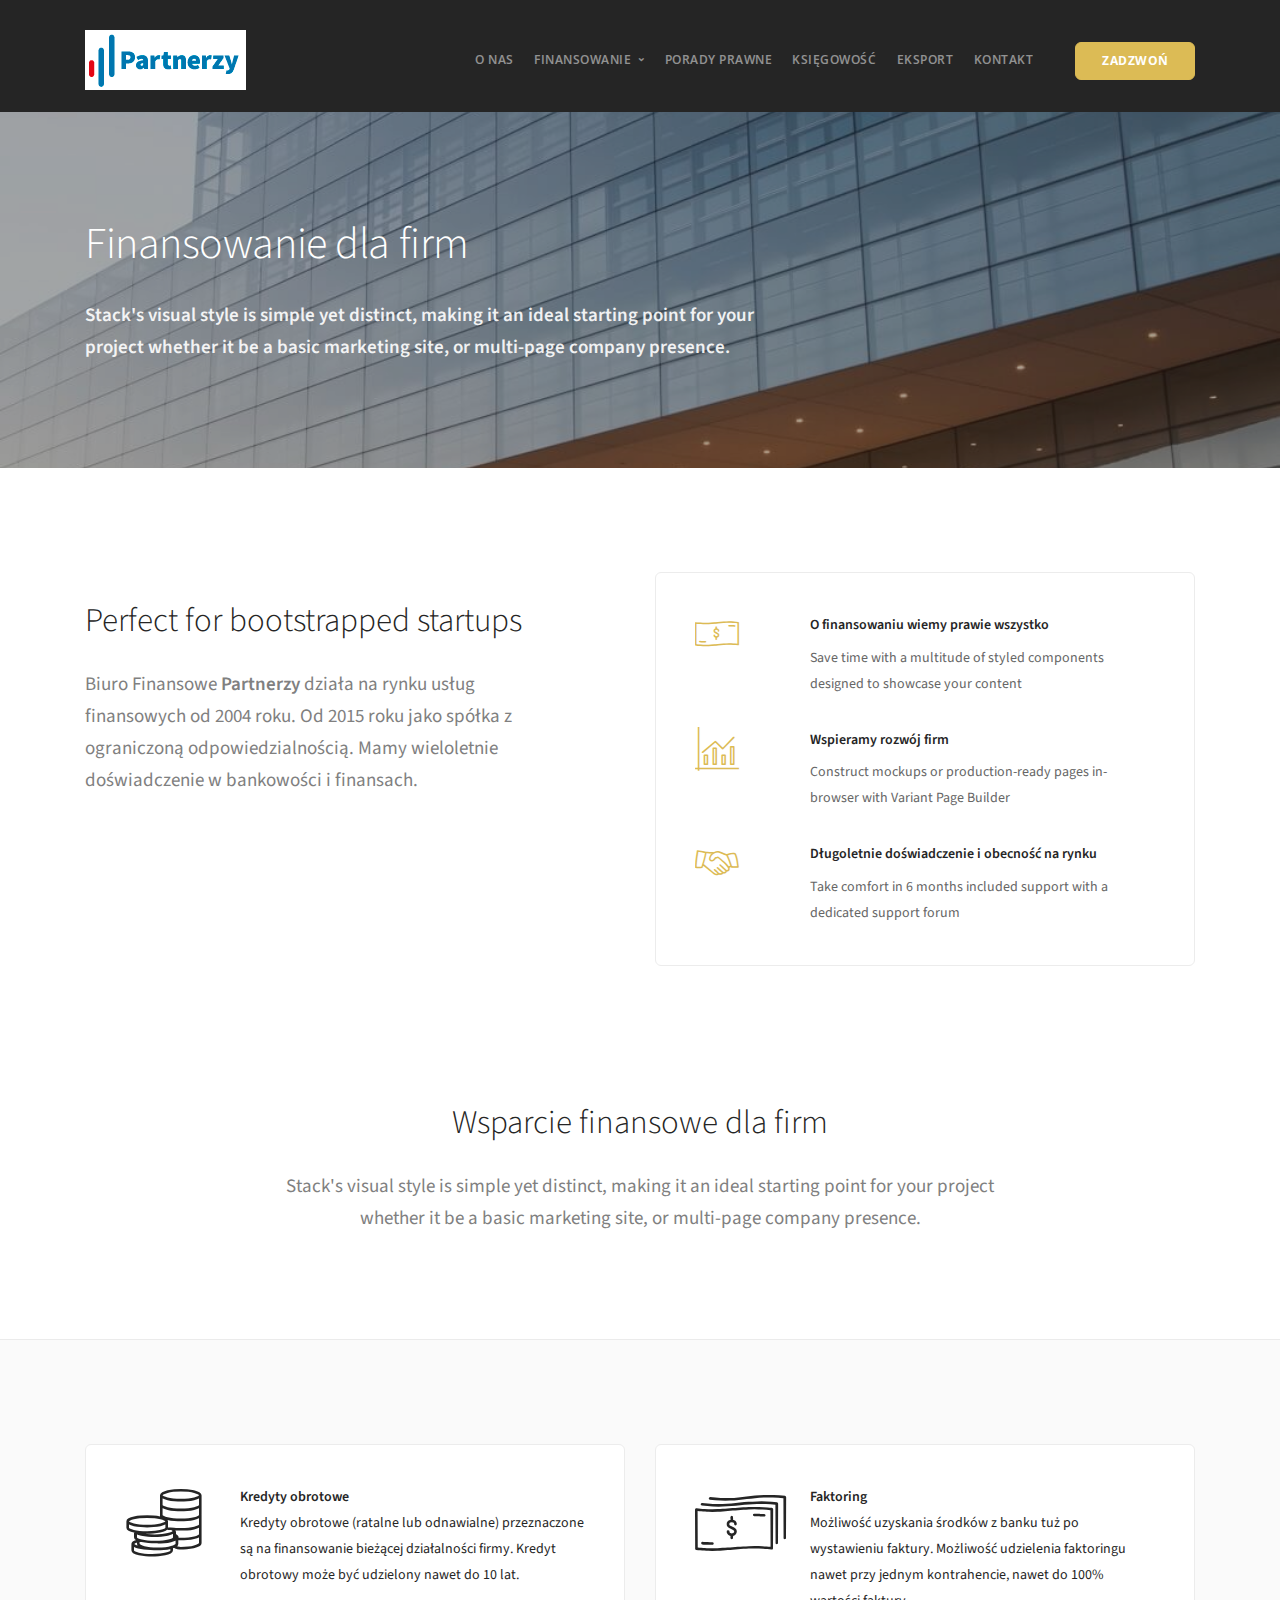
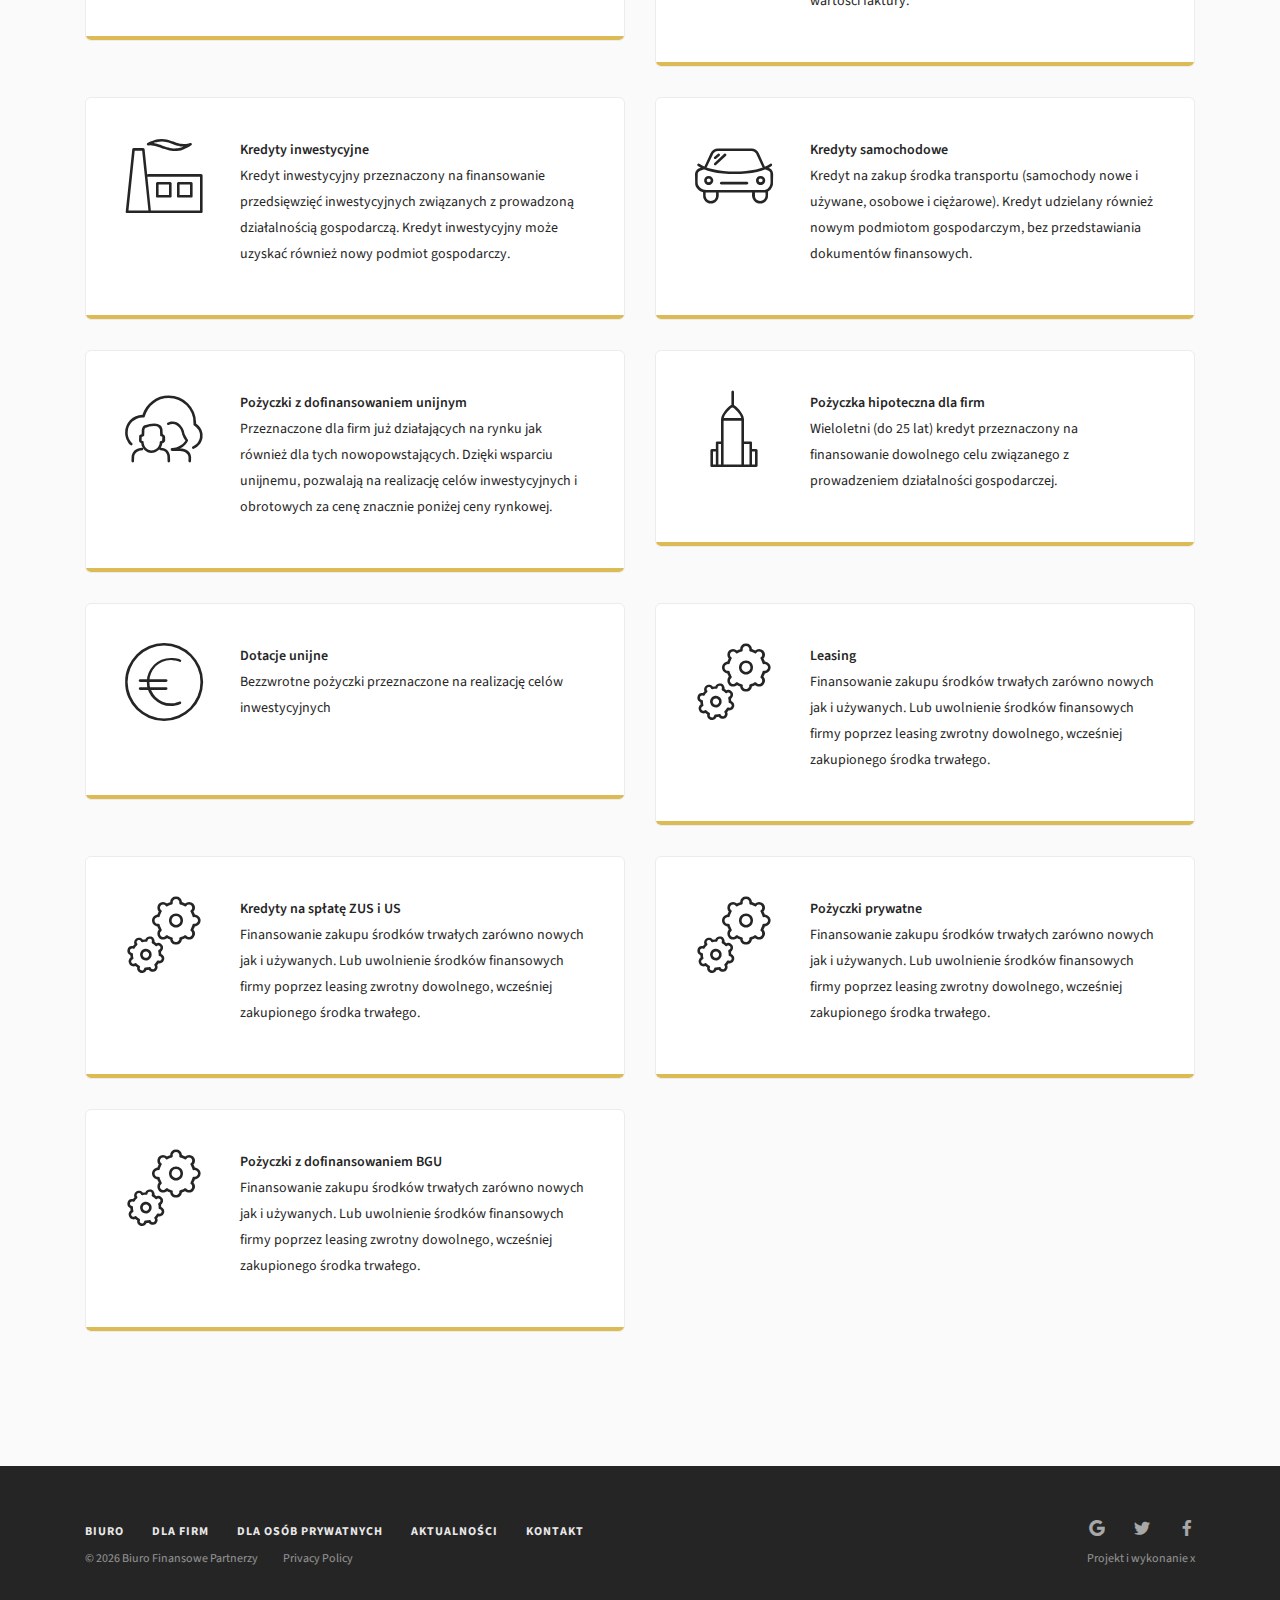
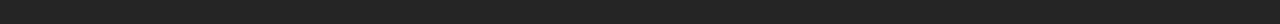
==== dla-firm.html @ c8050dab "update" ====
<!doctype html>
<html lang="pl">

<head>
    <meta charset="utf-8">
    <title>Title</title>
    <meta name="description" content="Desc" />
    <meta name="keywords" content="finansowanie">
    <meta name="viewport" content="width=device-width, initial-scale=1.0">
    <link href="css/stack-interface.css" rel="stylesheet" type="text/css" media="all">
    <link href="css/socicon.css" rel="stylesheet" type="text/css" media="all" />
    <link href="css/iconsmind.css" rel="stylesheet" type="text/css" media="all" />
    <link href="css/bootstrap.css" rel="stylesheet" type="text/css" media="all" />
    <link href="css/lightbox.min.css" rel="stylesheet" type="text/css" media="all" />
    <link href="css/flickity.css" rel="stylesheet" type="text/css" media="all" />
    <link href="css/theme-yeller.css" rel="stylesheet" type="text/css" media="all" />
    <link href="css/custom.css" rel="stylesheet" type="text/css" media="all" />
    <link href="https://fonts.googleapis.com/css?family=Open+Sans:200,300,400,400i,500,600,700" rel="stylesheet">
    <link href="https://fonts.googleapis.com/css?family=Source+Sans+Pro:200,300,400,400i,600,700" rel="stylesheet" type="text/css">
    <link href="css/font-sourcesanspro.css" rel="stylesheet" type="text/css">

</head>

<body data-smooth-scroll-offset="77">
    <div class="nav-container">
        <div class="via-1542814964236" via="via-1542814964236" vio="biuropartnerzy">
            <div class="bar bar--sm visible-xs">
                <div class="container">
                    <div class="row">
                        <div class="col-3 col-md-2">
                            <a href="index.html"> <img class="logo logo-dark" alt="logo" src="img/biuro-partnerzy.gif">
                                <img class="logo logo-light" alt="logo" src="img/biuro-partnerzy.gif"> </a>
                        </div>
                        <div class="col-9 col-md-10 text-right">
                            <a href="#" class="hamburger-toggle" data-toggle-class="#menu1;hidden-xs hidden-sm"> <i
                                    class="icon icon--sm stack-interface stack-menu"></i> </a>
                        </div>
                    </div>
                </div>
            </div>
            <nav id="menu1" class="bar bar-1 hidden-xs bg--dark">
                <div class="container">
                    <div class="row">
                        <div class="col-lg-1 col-md-2 hidden-xs">
                            <div class="bar__module">
                                <a href="index.html"> <img class="logo logo-dark" alt="logo" src="img/biuro-partnerzy.gif">
                                    <img class="logo logo-light" alt="logo" src="img/biuro-partnerzy.gif"> </a>
                            </div>
                        </div>
                        <div class="col-lg-11 col-md-12 text-right text-left-xs text-left-sm extra-margin">
                            <div class="bar__module">
                                <ul class="menu-horizontal text-left">
                                    <li> <a href="index.html">O nas</a> </li>
                                    <li class="dropdown"> <span class="dropdown__trigger">
                                            Finansowanie
                                        </span>
                                        <div class="dropdown__container">
                                            <div class="container">
                                                <div class="row">
                                                    <div class="dropdown__content col-lg-2">
                                                        <ul class="menu-vertical">
                                                            <li> <a href="finansowanie-dla-firm.html">Dla firm</a> </li>
                                                            <li> <a href="finansowanie-dla-osob-prywatnych.html">Dla
                                                                    osób
                                                                    prywatnych</a> </li>
                                                        </ul>
                                                    </div>
                                                </div>
                                            </div>
                                        </div>
                                    </li>
                                    <li> <a href="#">Porady prawne</a> </li>
                                    <li> <a href="#">Księgowość</a> </li>
                                    <li> <a href="#">Eksport</a> </li>
                                    <li> <a href="kontakt.html">Kontakt</a> </li>
                                </ul>
                            </div>
                            <div class="bar__module">
                                <a class="btn btn--sm btn--primary type--uppercase" href="#purchase-template"> <span
                                        class="btn__text">
                                        Zadzwoń</span> </a>
                            </div>
                        </div>
                    </div>
                </div>
            </nav>
        </div>
    </div>
    <div class="main-container">
        <section class="imagebg" data-overlay="4">
            <div class="background-image-holder"> <img alt="background" src="img/architecture-1.jpg"> </div>
            <div class="container">
                <div class="row">
                    <div class="col-md-10 col-lg-8">
                        <h1>Finansowanie dla firm</h1>
                        <p class="lead"><b>
                                Stack's visual style is simple yet distinct, making it an ideal starting point for your
                                project whether it be a basic marketing site, or multi-page company presence.
                            </b></p>
                    </div>
                </div>
            </div>
        </section>
        <section class="switchable feature-large switchable--switch">
            <div class="container">
                <div class="row justify-content-between">
                    <div class="col-md-6 col-lg-5">
                        <div class="switchable__text">
                            <h2>Perfect for bootstrapped startups</h2>
                            <p class="lead"> Biuro Finansowe <b>Partnerzy</b> działa na rynku usług finansowych od 2004
                                roku. Od 2015 roku jako spółka z ograniczoną odpowiedzialnością. Mamy wieloletnie
                                doświadczenie w bankowości i finansach.<br></p>
                        </div>
                    </div>
                    <div class="col-md-6">
                        <div class="boxed boxed--lg boxed--border">
                            <div class="feature feature-2"> <i class="icon color--primary icon-Dollar"></i>
                                <div class="feature__body">
                                    <h5>O finansowaniu wiemy prawie wszystko</h5>
                                    <p> Save time with a multitude of styled components designed to showcase your
                                        content </p>
                                </div>
                            </div>
                            <div class="feature feature-2"> <i class="icon color--primary icon-Bar-Chart"></i>
                                <div class="feature__body">
                                    <h5>Wspieramy rozwój firm</h5>
                                    <p> Construct mockups or production-ready pages in-browser with Variant Page
                                        Builder </p>
                                </div>
                            </div>
                            <div class="feature feature-2"> <i class="icon color--primary icon-Handshake"></i>
                                <div class="feature__body">
                                    <h5>Długoletnie doświadczenie i obecność na rynku</h5>
                                    <p> Take comfort in 6 months included support with a dedicated support forum </p>
                                </div>
                            </div>
                        </div>
                    </div>
                </div>
            </div>
        </section>
        <section class="text-center">
            <div class="container">
                <div class="row">
                    <div class="col-md-10 col-lg-8">
                        <h2>Wsparcie finansowe dla firm</h2>
                        <p class="lead"> Stack's visual style is simple yet distinct, making it an ideal starting point
                            for your project whether it be a basic marketing site, or multi-page company presence. </p>
                    </div>
                </div>
            </div>
        </section>
        <section class="bg--secondary">
            <div class="container">
                <div class="row">
                    <div class="col-md-6">
                        <div class="feature feature--featured feature-5 boxed boxed--lg boxed--border"> <i class="icon icon-Coins icon--lg"></i>
                            <div class="feature__body">
                                <h5><b>Kredyty obrotowe</b></h5>
                                <p> Kredyty obrotowe (ratalne lub odnawialne) przeznaczone są na finansowanie bieżącej
                                    działalności firmy. Kredyt obrotowy może być udzielony nawet do 10 lat. </p>
                            </div>
                        </div>
                    </div>
                    <div class="col-md-6">
                        <div class="feature feature--featured feature-5 boxed boxed--lg boxed--border"> <i class="icon icon-Money-2 icon--lg"></i>
                            <div class="feature__body">
                                <h5>Faktoring</h5>
                                <p> Możliwość uzyskania środków z banku tuż po wystawieniu faktury. Możliwość
                                    udzielenia faktoringu nawet przy jednym kontrahencie, nawet do 100% wartości
                                    faktury. </p>
                            </div>
                        </div>
                    </div>
                    <div class="col-md-6">
                        <div class="feature feature--featured feature-5 boxed boxed--lg boxed--border"> <i class="icon icon-Factory-2 icon--lg"></i>
                            <div class="feature__body">
                                <h5>Kredyty inwestycyjne&nbsp;</h5>
                                <p> Kredyt inwestycyjny przeznaczony na finansowanie przedsięwzięć inwestycyjnych
                                    związanych z prowadzoną działalnością gospodarczą. Kredyt inwestycyjny może uzyskać
                                    również nowy podmiot gospodarczy. </p>
                            </div>
                        </div>
                    </div>
                    <div class="col-md-6">
                        <div class="feature feature--featured feature-5 boxed boxed--lg boxed--border"> <i class="icon icon-Car-3 icon--lg"></i>
                            <div class="feature__body">
                                <h5>Kredyty samochodowe</h5>
                                <p> Kredyt na zakup środka transportu (samochody nowe i używane, osobowe i ciężarowe).
                                    Kredyt udzielany również nowym podmiotom gospodarczym, bez przedstawiania
                                    dokumentów finansowych. </p>
                            </div>
                        </div>
                    </div>
                    <div class="col-md-6">
                        <div class="feature feature--featured feature-5 boxed boxed--lg boxed--border"> <i class="icon icon-People-onCloud icon--lg"></i>
                            <div class="feature__body">
                                <h5><b>Pożyczki z dofinansowaniem unijnym</b></h5>
                                <p> Przeznaczone dla firm już działających na rynku jak również dla tych
                                    nowopowstających. Dzięki wsparciu unijnemu, pozwalają na realizację celów
                                    inwestycyjnych i obrotowych za cenę znacznie poniżej ceny rynkowej. </p>
                            </div>
                        </div>
                    </div>
                    <div class="col-md-6">
                        <div class="feature feature--featured feature-5 boxed boxed--lg boxed--border"> <i class="icon icon-Chrysler-Building icon--lg"></i>
                            <div class="feature__body">
                                <h5>Pożyczka hipoteczna dla firm</h5>
                                <p> Wieloletni (do 25 lat) kredyt przeznaczony na finansowanie dowolnego celu
                                    związanego z prowadzeniem działalności gospodarczej. </p>
                            </div>
                        </div>
                    </div>
                    <div class="col-md-6">
                        <div class="feature feature--featured feature-5 boxed boxed--lg boxed--border"> <i class="icon icon-Euro-Sign icon--lg"></i>
                            <div class="feature__body">
                                <h5>Dotacje unijne&nbsp;</h5>
                                <p> Bezzwrotne pożyczki przeznaczone na realizację celów inwestycyjnych </p>
                            </div>
                        </div>
                    </div>
                    <div class="col-md-6">
                        <div class="feature feature--featured feature-5 boxed boxed--lg boxed--border"> <i class="icon icon-Gears icon--lg"></i>
                            <div class="feature__body">
                                <h5>Leasing</h5>
                                <p> Finansowanie zakupu środków trwałych zarówno nowych jak i używanych. Lub uwolnienie
                                    środków finansowych firmy poprzez leasing zwrotny dowolnego, wcześniej zakupionego
                                    środka trwałego. </p>
                            </div>
                        </div>
                    </div>
                    <div class="col-md-6">
                        <div class="feature feature--featured feature-5 boxed boxed--lg boxed--border"> <i class="icon icon-Gears icon--lg"></i>
                            <div class="feature__body">
                                <h5>Kredyty na spłatę ZUS i US</h5>
                                <p> Finansowanie zakupu środków trwałych zarówno nowych jak i używanych. Lub uwolnienie
                                    środków finansowych firmy poprzez leasing zwrotny dowolnego, wcześniej zakupionego
                                    środka trwałego. </p>
                            </div>
                        </div>
                    </div>
                    <div class="col-md-6">
                        <div class="feature feature--featured feature-5 boxed boxed--lg boxed--border"> <i class="icon icon-Gears icon--lg"></i>
                            <div class="feature__body">
                                <h5>Pożyczki prywatne</h5>
                                <p> Finansowanie zakupu środków trwałych zarówno nowych jak i używanych. Lub uwolnienie
                                    środków finansowych firmy poprzez leasing zwrotny dowolnego, wcześniej zakupionego
                                    środka trwałego. </p>
                            </div>
                        </div>
                    </div>
                    <div class="col-md-6">
                        <div class="feature feature--featured feature-5 boxed boxed--lg boxed--border"> <i class="icon icon-Gears icon--lg"></i>
                            <div class="feature__body">
                                <h5>Pożyczki z dofinansowaniem BGU</h5>
                                <p> Finansowanie zakupu środków trwałych zarówno nowych jak i używanych. Lub uwolnienie
                                    środków finansowych firmy poprzez leasing zwrotny dowolnego, wcześniej zakupionego
                                    środka trwałego. </p>
                            </div>
                        </div>
                    </div>
                </div>
            </div>
        </section>
        <footer class="text-center-xs space--xs bg--dark">
            <div class="container">
                <div class="row">
                    <div class="col-sm-7">
                        <ul class="list-inline">
                            <li> <a href="#"><span class="h6 type--uppercase">
                                        <p>Biuro</p>
                                    </span></a> </li>
                            <li> <a href="#"><span class="h6 type--uppercase">
                                        <p>Dla firm</p>
                                    </span></a> </li>
                            <li> <a href="#"><span class="h6 type--uppercase">
                                        <p>Dla osób prywatnych</p>
                                    </span></a> </li>
                            <li> <a href="#"><span class="h6 type--uppercase">
                                        <p>Aktualności</p>
                                    </span></a> </li>
                            <li> <a href="#"><span class="h6 type--uppercase">
                                        <p>Kontakt</p>
                                    </span></a> </li>
                        </ul>
                    </div>
                    <div class="col-sm-5 text-right text-center-xs">
                        <ul class="social-list list-inline list--hover">
                            <li><a href="#"><i class="socicon socicon-google icon icon--xs"></i></a></li>
                            <li><a href="#"><i class="socicon socicon-twitter icon icon--xs"></i></a></li>
                            <li><a href="#"><i class="socicon socicon-facebook icon icon--xs"></i></a></li>
                        </ul>
                    </div>
                </div>
                <div class="row">
                    <div class="col-sm-7"> <span class="type--fine-print">© <span class="update-year">2018</span>&nbsp;Biuro
                            Finansowe Partnerzy</span> <a class="type--fine-print" href="#">Privacy Policy</a> </div>
                    <div class="col-sm-5 text-right text-center-xs"> <a class="type--fine-print" href="#">Projekt i
                            wykonanie x</a> </div>
                </div>
            </div>
        </footer>
    </div>
    <script src="js/jquery-3.1.1.min.js"></script>
    <script src="js/flickity.min.js"></script>
    <script src="js/parallax.js"></script>
    <script src="js/isotope.min.js"></script>
    <script src="js/lightbox.min.js"></script>
    <script src="js/smooth-scroll.min.js"></script>
    <script src="js/scripts.js"></script>

</body>

</html>
---- css/stack-interface.css ----
@font-face {
  font-family: 'stack-interface';
  src: url('../fonts/stack-interface.eot?33839631');
  src: url('../fonts/stack-interface.eot?33839631#iefix') format('embedded-opentype'),
       url('../fonts/stack-interface.woff2?33839631') format('woff2'),
       url('../fonts/stack-interface.woff?33839631') format('woff'),
       url('../fonts/stack-interface.ttf?33839631') format('truetype'),
       url('../fonts/stack-interface.svg?33839631#stack-interface') format('svg');
  font-weight: normal;
  font-style: normal;
}
/* Chrome hack: SVG is rendered more smooth in Windozze. 100% magic, uncomment if you need it. */
/* Note, that will break hinting! In other OS-es font will be not as sharp as it could be */
/*
@media screen and (-webkit-min-device-pixel-ratio:0) {
  @font-face {
    font-family: 'stack-interface';
    src: url('../font/stack-interface.svg?34857618#stack-interface') format('svg');
  }
}
*/
 
 [class^="stack-"]:before, [class*=" stack-"]:before {
  font-family: "stack-interface";
  font-style: normal;
  font-weight: normal;
  speak: none;
 
  display: inline-block;
  text-decoration: inherit;
  width: 1em;
  margin-right: .2em;
  text-align: center;
  /* opacity: .8; */
 
  /* For safety - reset parent styles, that can break glyph codes*/
  font-variant: normal;
  text-transform: none;
 
  /* fix buttons height, for twitter bootstrap */
  line-height: 1em;
 
  /* Animation center compensation - margins should be symmetric */
  /* remove if not needed */
  margin-left: .2em;
 
  /* you can be more comfortable with increased icons size */
  /* font-size: 120%; */
 
  /* Font smoothing. That was taken from TWBS */
  -webkit-font-smoothing: antialiased;
  -moz-osx-font-smoothing: grayscale;
 
  /* Uncomment for 3D effect */
  /* text-shadow: 1px 1px 1px rgba(127, 127, 127, 0.3); */
}
 
.stack-down-open-big:before { content: '\e800'; } /* '' */
.stack-left-open-big:before { content: '\e801'; } /* '' */
.stack-right-open-big:before { content: '\e802'; } /* '' */
.stack-up-open-big:before { content: '\e803'; } /* '' */
.stack-basket:before { content: '\e804'; } /* '' */
.stack-search:before { content: '\e805'; } /* '' */
.stack-down-dir:before { content: '\e806'; } /* '' */
.stack-left-dir:before { content: '\e807'; } /* '' */
.stack-right-dir:before { content: '\e808'; } /* '' */
.stack-up-dir:before { content: '\e809'; } /* '' */
.stack-down-open:before { content: '\e80a'; } /* '' */
.stack-left-open:before { content: '\e80b'; } /* '' */
.stack-right-open:before { content: '\e80c'; } /* '' */
.stack-up-open:before { content: '\e80d'; } /* '' */
.stack-menu:before { content: '\e80e'; } /* '' */
.stack-users:before { content: '\e80f'; } /* '' */
.stack-publish:before { content: '\e810'; } /* '' */
.stack-trash:before { content: '\e811'; } /* '' */
.stack-bell:before { content: '\e812'; } /* '' */
.stack-cog:before { content: '\e813'; } /* '' */
.stack-plus-circled:before { content: '\e814'; } /* '' */
.stack-dot-3:before { content: '\e815'; } /* '' */
---- css/socicon.css ----
@font-face {
  font-family: 'Socicon';
  src:  url('../fonts/socicon.eot?a93r5t');
  src:  url('../fonts/socicon.eot?a93r5t#iefix') format('embedded-opentype'),
    url('../fonts/socicon.ttf?a93r5t') format('truetype'),
    url('../fonts/socicon.woff?a93r5t') format('woff'),
    url('../fonts/socicon.svg?a93r5t#Socicon') format('svg');
  font-weight: normal;
  font-style: normal;
}

[class^="socicon-"], [class*=" socicon-"] {
  /* use !important to prevent issues with browser extensions that change fonts */
  font-family: 'Socicon' !important;
  speak: none;
  font-style: normal;
  font-weight: normal;
  font-variant: normal;
  text-transform: none;
  line-height: 1;

  /* Better Font Rendering =========== */
  -webkit-font-smoothing: antialiased;
  -moz-osx-font-smoothing: grayscale;
}

.socicon-gamewisp:before {
  content: "\e905";
}
.socicon-bloglovin:before {
  content: "\e904";
}
.socicon-tunein:before {
  content: "\e903";
}
.socicon-gamejolt:before {
  content: "\e901";
}
.socicon-trello:before {
  content: "\e902";
}
.socicon-spreadshirt:before {
  content: "\e900";
}
.socicon-500px:before {
  content: "\e000";
}
.socicon-8tracks:before {
  content: "\e001";
}
.socicon-airbnb:before {
  content: "\e002";
}
.socicon-alliance:before {
  content: "\e003";
}
.socicon-amazon:before {
  content: "\e004";
}
.socicon-amplement:before {
  content: "\e005";
}
.socicon-android:before {
  content: "\e006";
}
.socicon-angellist:before {
  content: "\e007";
}
.socicon-apple:before {
  content: "\e008";
}
.socicon-appnet:before {
  content: "\e009";
}
.socicon-baidu:before {
  content: "\e00a";
}
.socicon-bandcamp:before {
  content: "\e00b";
}
.socicon-battlenet:before {
  content: "\e00c";
}
.socicon-beam:before {
  content: "\e00d";
}
.socicon-bebee:before {
  content: "\e00e";
}
.socicon-bebo:before {
  content: "\e00f";
}
.socicon-behance:before {
  content: "\e010";
}
.socicon-blizzard:before {
  content: "\e011";
}
.socicon-blogger:before {
  content: "\e012";
}
.socicon-buffer:before {
  content: "\e013";
}
.socicon-chrome:before {
  content: "\e014";
}
.socicon-coderwall:before {
  content: "\e015";
}
.socicon-curse:before {
  content: "\e016";
}
.socicon-dailymotion:before {
  content: "\e017";
}
.socicon-deezer:before {
  content: "\e018";
}
.socicon-delicious:before {
  content: "\e019";
}
.socicon-deviantart:before {
  content: "\e01a";
}
.socicon-diablo:before {
  content: "\e01b";
}
.socicon-digg:before {
  content: "\e01c";
}
.socicon-discord:before {
  content: "\e01d";
}
.socicon-disqus:before {
  content: "\e01e";
}
.socicon-douban:before {
  content: "\e01f";
}
.socicon-draugiem:before {
  content: "\e020";
}
.socicon-dribbble:before {
  content: "\e021";
}
.socicon-drupal:before {
  content: "\e022";
}
.socicon-ebay:before {
  content: "\e023";
}
.socicon-ello:before {
  content: "\e024";
}
.socicon-endomodo:before {
  content: "\e025";
}
.socicon-envato:before {
  content: "\e026";
}
.socicon-etsy:before {
  content: "\e027";
}
.socicon-facebook:before {
  content: "\e028";
}
.socicon-feedburner:before {
  content: "\e029";
}
.socicon-filmweb:before {
  content: "\e02a";
}
.socicon-firefox:before {
  content: "\e02b";
}
.socicon-flattr:before {
  content: "\e02c";
}
.socicon-flickr:before {
  content: "\e02d";
}
.socicon-formulr:before {
  content: "\e02e";
}
.socicon-forrst:before {
  content: "\e02f";
}
.socicon-foursquare:before {
  content: "\e030";
}
.socicon-friendfeed:before {
  content: "\e031";
}
.socicon-github:before {
  content: "\e032";
}
.socicon-goodreads:before {
  content: "\e033";
}
.socicon-google:before {
  content: "\e034";
}
.socicon-googlescholar:before {
  content: "\e035";
}
.socicon-googlegroups:before {
  content: "\e036";
}
.socicon-googlephotos:before {
  content: "\e037";
}
.socicon-googleplus:before {
  content: "\e038";
}
.socicon-grooveshark:before {
  content: "\e039";
}
.socicon-hackerrank:before {
  content: "\e03a";
}
.socicon-hearthstone:before {
  content: "\e03b";
}
.socicon-hellocoton:before {
  content: "\e03c";
}
.socicon-heroes:before {
  content: "\e03d";
}
.socicon-hitbox:before {
  content: "\e03e";
}
.socicon-horde:before {
  content: "\e03f";
}
.socicon-houzz:before {
  content: "\e040";
}
.socicon-icq:before {
  content: "\e041";
}
.socicon-identica:before {
  content: "\e042";
}
.socicon-imdb:before {
  content: "\e043";
}
.socicon-instagram:before {
  content: "\e044";
}
.socicon-issuu:before {
  content: "\e045";
}
.socicon-istock:before {
  content: "\e046";
}
.socicon-itunes:before {
  content: "\e047";
}
.socicon-keybase:before {
  content: "\e048";
}
.socicon-lanyrd:before {
  content: "\e049";
}
.socicon-lastfm:before {
  content: "\e04a";
}
.socicon-line:before {
  content: "\e04b";
}
.socicon-linkedin:before {
  content: "\e04c";
}
.socicon-livejournal:before {
  content: "\e04d";
}
.socicon-lyft:before {
  content: "\e04e";
}
.socicon-macos:before {
  content: "\e04f";
}
.socicon-mail:before {
  content: "\e050";
}
.socicon-medium:before {
  content: "\e051";
}
.socicon-meetup:before {
  content: "\e052";
}
.socicon-mixcloud:before {
  content: "\e053";
}
.socicon-modelmayhem:before {
  content: "\e054";
}
.socicon-mumble:before {
  content: "\e055";
}
.socicon-myspace:before {
  content: "\e056";
}
.socicon-newsvine:before {
  content: "\e057";
}
.socicon-nintendo:before {
  content: "\e058";
}
.socicon-npm:before {
  content: "\e059";
}
.socicon-odnoklassniki:before {
  content: "\e05a";
}
.socicon-openid:before {
  content: "\e05b";
}
.socicon-opera:before {
  content: "\e05c";
}
.socicon-outlook:before {
  content: "\e05d";
}
.socicon-overwatch:before {
  content: "\e05e";
}
.socicon-patreon:before {
  content: "\e05f";
}
.socicon-paypal:before {
  content: "\e060";
}
.socicon-periscope:before {
  content: "\e061";
}
.socicon-persona:before {
  content: "\e062";
}
.socicon-pinterest:before {
  content: "\e063";
}
.socicon-play:before {
  content: "\e064";
}
.socicon-player:before {
  content: "\e065";
}
.socicon-playstation:before {
  content: "\e066";
}
.socicon-pocket:before {
  content: "\e067";
}
.socicon-qq:before {
  content: "\e068";
}
.socicon-quora:before {
  content: "\e069";
}
.socicon-raidcall:before {
  content: "\e06a";
}
.socicon-ravelry:before {
  content: "\e06b";
}
.socicon-reddit:before {
  content: "\e06c";
}
.socicon-renren:before {
  content: "\e06d";
}
.socicon-researchgate:before {
  content: "\e06e";
}
.socicon-residentadvisor:before {
  content: "\e06f";
}
.socicon-reverbnation:before {
  content: "\e070";
}
.socicon-rss:before {
  content: "\e071";
}
.socicon-sharethis:before {
  content: "\e072";
}
.socicon-skype:before {
  content: "\e073";
}
.socicon-slideshare:before {
  content: "\e074";
}
.socicon-smugmug:before {
  content: "\e075";
}
.socicon-snapchat:before {
  content: "\e076";
}
.socicon-songkick:before {
  content: "\e077";
}
.socicon-soundcloud:before {
  content: "\e078";
}
.socicon-spotify:before {
  content: "\e079";
}
.socicon-stackexchange:before {
  content: "\e07a";
}
.socicon-stackoverflow:before {
  content: "\e07b";
}
.socicon-starcraft:before {
  content: "\e07c";
}
.socicon-stayfriends:before {
  content: "\e07d";
}
.socicon-steam:before {
  content: "\e07e";
}
.socicon-storehouse:before {
  content: "\e07f";
}
.socicon-strava:before {
  content: "\e080";
}
.socicon-streamjar:before {
  content: "\e081";
}
.socicon-stumbleupon:before {
  content: "\e082";
}
.socicon-swarm:before {
  content: "\e083";
}
.socicon-teamspeak:before {
  content: "\e084";
}
.socicon-teamviewer:before {
  content: "\e085";
}
.socicon-technorati:before {
  content: "\e086";
}
.socicon-telegram:before {
  content: "\e087";
}
.socicon-tripadvisor:before {
  content: "\e088";
}
.socicon-tripit:before {
  content: "\e089";
}
.socicon-triplej:before {
  content: "\e08a";
}
.socicon-tumblr:before {
  content: "\e08b";
}
.socicon-twitch:before {
  content: "\e08c";
}
.socicon-twitter:before {
  content: "\e08d";
}
.socicon-uber:before {
  content: "\e08e";
}
.socicon-ventrilo:before {
  content: "\e08f";
}
.socicon-viadeo:before {
  content: "\e090";
}
.socicon-viber:before {
  content: "\e091";
}
.socicon-viewbug:before {
  content: "\e092";
}
.socicon-vimeo:before {
  content: "\e093";
}
.socicon-vine:before {
  content: "\e094";
}
.socicon-vkontakte:before {
  content: "\e095";
}
.socicon-warcraft:before {
  content: "\e096";
}
.socicon-wechat:before {
  content: "\e097";
}
.socicon-weibo:before {
  content: "\e098";
}
.socicon-whatsapp:before {
  content: "\e099";
}
.socicon-wikipedia:before {
  content: "\e09a";
}
.socicon-windows:before {
  content: "\e09b";
}
.socicon-wordpress:before {
  content: "\e09c";
}
.socicon-wykop:before {
  content: "\e09d";
}
.socicon-xbox:before {
  content: "\e09e";
}
.socicon-xing:before {
  content: "\e09f";
}
.socicon-yahoo:before {
  content: "\e0a0";
}
.socicon-yammer:before {
  content: "\e0a1";
}
.socicon-yandex:before {
  content: "\e0a2";
}
.socicon-yelp:before {
  content: "\e0a3";
}
.socicon-younow:before {
  content: "\e0a4";
}
.socicon-youtube:before {
  content: "\e0a5";
}
.socicon-zapier:before {
  content: "\e0a6";
}
.socicon-zerply:before {
  content: "\e0a7";
}
.socicon-zomato:before {
  content: "\e0a8";
}
.socicon-zynga:before {
  content: "\e0a9";
}
---- css/iconsmind.css ----
@font-face {
	font-family: 'iconsmind';
	src:url('../fonts/iconsmind.eot?#iefix-rdmvgc') format('embedded-opentype');
	src:url('../fonts/iconsmind.woff') format('woff'),
		url('../fonts/iconsmind.ttf') format('truetype');
	font-weight: normal;
	font-style: normal;
}

[class^="icon-"], [class*=" icon-"] {
	font-family: 'iconsmind';
	speak: none;
	font-style: normal;
	font-weight: normal;
	font-variant: normal;
	text-transform: none;
	line-height: 1;
	/* Better Font Rendering =========== */
	-webkit-font-smoothing: antialiased;
	-moz-osx-font-smoothing: grayscale;
}

.icon-A-Z:before {
	content: "\e600";
}
.icon-Aa:before {
	content: "\e601";
}
.icon-Add-Bag:before {
	content: "\e602";
}
.icon-Add-Basket:before {
	content: "\e603";
}
.icon-Add-Cart:before {
	content: "\e604";
}
.icon-Add-File:before {
	content: "\e605";
}
.icon-Add-SpaceAfterParagraph:before {
	content: "\e606";
}
.icon-Add-SpaceBeforeParagraph:before {
	content: "\e607";
}
.icon-Add-User:before {
	content: "\e608";
}
.icon-Add-UserStar:before {
	content: "\e609";
}
.icon-Add-Window:before {
	content: "\e60a";
}
.icon-Add:before {
	content: "\e60b";
}
.icon-Address-Book:before {
	content: "\e60c";
}
.icon-Address-Book2:before {
	content: "\e60d";
}
.icon-Administrator:before {
	content: "\e60e";
}
.icon-Aerobics-2:before {
	content: "\e60f";
}
.icon-Aerobics-3:before {
	content: "\e610";
}
.icon-Aerobics:before {
	content: "\e611";
}
.icon-Affiliate:before {
	content: "\e612";
}
.icon-Aim:before {
	content: "\e613";
}
.icon-Air-Balloon:before {
	content: "\e614";
}
.icon-Airbrush:before {
	content: "\e615";
}
.icon-Airship:before {
	content: "\e616";
}
.icon-Alarm-Clock:before {
	content: "\e617";
}
.icon-Alarm-Clock2:before {
	content: "\e618";
}
.icon-Alarm:before {
	content: "\e619";
}
.icon-Alien-2:before {
	content: "\e61a";
}
.icon-Alien:before {
	content: "\e61b";
}
.icon-Aligator:before {
	content: "\e61c";
}
.icon-Align-Center:before {
	content: "\e61d";
}
.icon-Align-JustifyAll:before {
	content: "\e61e";
}
.icon-Align-JustifyCenter:before {
	content: "\e61f";
}
.icon-Align-JustifyLeft:before {
	content: "\e620";
}
.icon-Align-JustifyRight:before {
	content: "\e621";
}
.icon-Align-Left:before {
	content: "\e622";
}
.icon-Align-Right:before {
	content: "\e623";
}
.icon-Alpha:before {
	content: "\e624";
}
.icon-Ambulance:before {
	content: "\e625";
}
.icon-AMX:before {
	content: "\e626";
}
.icon-Anchor-2:before {
	content: "\e627";
}
.icon-Anchor:before {
	content: "\e628";
}
.icon-Android-Store:before {
	content: "\e629";
}
.icon-Android:before {
	content: "\e62a";
}
.icon-Angel-Smiley:before {
	content: "\e62b";
}
.icon-Angel:before {
	content: "\e62c";
}
.icon-Angry:before {
	content: "\e62d";
}
.icon-Apple-Bite:before {
	content: "\e62e";
}
.icon-Apple-Store:before {
	content: "\e62f";
}
.icon-Apple:before {
	content: "\e630";
}
.icon-Approved-Window:before {
	content: "\e631";
}
.icon-Aquarius-2:before {
	content: "\e632";
}
.icon-Aquarius:before {
	content: "\e633";
}
.icon-Archery-2:before {
	content: "\e634";
}
.icon-Archery:before {
	content: "\e635";
}
.icon-Argentina:before {
	content: "\e636";
}
.icon-Aries-2:before {
	content: "\e637";
}
.icon-Aries:before {
	content: "\e638";
}
.icon-Army-Key:before {
	content: "\e639";
}
.icon-Arrow-Around:before {
	content: "\e63a";
}
.icon-Arrow-Back3:before {
	content: "\e63b";
}
.icon-Arrow-Back:before {
	content: "\e63c";
}
.icon-Arrow-Back2:before {
	content: "\e63d";
}
.icon-Arrow-Barrier:before {
	content: "\e63e";
}
.icon-Arrow-Circle:before {
	content: "\e63f";
}
.icon-Arrow-Cross:before {
	content: "\e640";
}
.icon-Arrow-Down:before {
	content: "\e641";
}
.icon-Arrow-Down2:before {
	content: "\e642";
}
.icon-Arrow-Down3:before {
	content: "\e643";
}
.icon-Arrow-DowninCircle:before {
	content: "\e644";
}
.icon-Arrow-Fork:before {
	content: "\e645";
}
.icon-Arrow-Forward:before {
	content: "\e646";
}
.icon-Arrow-Forward2:before {
	content: "\e647";
}
.icon-Arrow-From:before {
	content: "\e648";
}
.icon-Arrow-Inside:before {
	content: "\e649";
}
.icon-Arrow-Inside45:before {
	content: "\e64a";
}
.icon-Arrow-InsideGap:before {
	content: "\e64b";
}
.icon-Arrow-InsideGap45:before {
	content: "\e64c";
}
.icon-Arrow-Into:before {
	content: "\e64d";
}
.icon-Arrow-Join:before {
	content: "\e64e";
}
.icon-Arrow-Junction:before {
	content: "\e64f";
}
.icon-Arrow-Left:before {
	content: "\e650";
}
.icon-Arrow-Left2:before {
	content: "\e651";
}
.icon-Arrow-LeftinCircle:before {
	content: "\e652";
}
.icon-Arrow-Loop:before {
	content: "\e653";
}
.icon-Arrow-Merge:before {
	content: "\e654";
}
.icon-Arrow-Mix:before {
	content: "\e655";
}
.icon-Arrow-Next:before {
	content: "\e656";
}
.icon-Arrow-OutLeft:before {
	content: "\e657";
}
.icon-Arrow-OutRight:before {
	content: "\e658";
}
.icon-Arrow-Outside:before {
	content: "\e659";
}
.icon-Arrow-Outside45:before {
	content: "\e65a";
}
.icon-Arrow-OutsideGap:before {
	content: "\e65b";
}
.icon-Arrow-OutsideGap45:before {
	content: "\e65c";
}
.icon-Arrow-Over:before {
	content: "\e65d";
}
.icon-Arrow-Refresh:before {
	content: "\e65e";
}
.icon-Arrow-Refresh2:before {
	content: "\e65f";
}
.icon-Arrow-Right:before {
	content: "\e660";
}
.icon-Arrow-Right2:before {
	content: "\e661";
}
.icon-Arrow-RightinCircle:before {
	content: "\e662";
}
.icon-Arrow-Shuffle:before {
	content: "\e663";
}
.icon-Arrow-Squiggly:before {
	content: "\e664";
}
.icon-Arrow-Through:before {
	content: "\e665";
}
.icon-Arrow-To:before {
	content: "\e666";
}
.icon-Arrow-TurnLeft:before {
	content: "\e667";
}
.icon-Arrow-TurnRight:before {
	content: "\e668";
}
.icon-Arrow-Up:before {
	content: "\e669";
}
.icon-Arrow-Up2:before {
	content: "\e66a";
}
.icon-Arrow-Up3:before {
	content: "\e66b";
}
.icon-Arrow-UpinCircle:before {
	content: "\e66c";
}
.icon-Arrow-XLeft:before {
	content: "\e66d";
}
.icon-Arrow-XRight:before {
	content: "\e66e";
}
.icon-Ask:before {
	content: "\e66f";
}
.icon-Assistant:before {
	content: "\e670";
}
.icon-Astronaut:before {
	content: "\e671";
}
.icon-At-Sign:before {
	content: "\e672";
}
.icon-ATM:before {
	content: "\e673";
}
.icon-Atom:before {
	content: "\e674";
}
.icon-Audio:before {
	content: "\e675";
}
.icon-Auto-Flash:before {
	content: "\e676";
}
.icon-Autumn:before {
	content: "\e677";
}
.icon-Baby-Clothes:before {
	content: "\e678";
}
.icon-Baby-Clothes2:before {
	content: "\e679";
}
.icon-Baby-Cry:before {
	content: "\e67a";
}
.icon-Baby:before {
	content: "\e67b";
}
.icon-Back2:before {
	content: "\e67c";
}
.icon-Back-Media:before {
	content: "\e67d";
}
.icon-Back-Music:before {
	content: "\e67e";
}
.icon-Back:before {
	content: "\e67f";
}
.icon-Background:before {
	content: "\e680";
}
.icon-Bacteria:before {
	content: "\e681";
}
.icon-Bag-Coins:before {
	content: "\e682";
}
.icon-Bag-Items:before {
	content: "\e683";
}
.icon-Bag-Quantity:before {
	content: "\e684";
}
.icon-Bag:before {
	content: "\e685";
}
.icon-Bakelite:before {
	content: "\e686";
}
.icon-Ballet-Shoes:before {
	content: "\e687";
}
.icon-Balloon:before {
	content: "\e688";
}
.icon-Banana:before {
	content: "\e689";
}
.icon-Band-Aid:before {
	content: "\e68a";
}
.icon-Bank:before {
	content: "\e68b";
}
.icon-Bar-Chart:before {
	content: "\e68c";
}
.icon-Bar-Chart2:before {
	content: "\e68d";
}
.icon-Bar-Chart3:before {
	content: "\e68e";
}
.icon-Bar-Chart4:before {
	content: "\e68f";
}
.icon-Bar-Chart5:before {
	content: "\e690";
}
.icon-Bar-Code:before {
	content: "\e691";
}
.icon-Barricade-2:before {
	content: "\e692";
}
.icon-Barricade:before {
	content: "\e693";
}
.icon-Baseball:before {
	content: "\e694";
}
.icon-Basket-Ball:before {
	content: "\e695";
}
.icon-Basket-Coins:before {
	content: "\e696";
}
.icon-Basket-Items:before {
	content: "\e697";
}
.icon-Basket-Quantity:before {
	content: "\e698";
}
.icon-Bat-2:before {
	content: "\e699";
}
.icon-Bat:before {
	content: "\e69a";
}
.icon-Bathrobe:before {
	content: "\e69b";
}
.icon-Batman-Mask:before {
	content: "\e69c";
}
.icon-Battery-0:before {
	content: "\e69d";
}
.icon-Battery-25:before {
	content: "\e69e";
}
.icon-Battery-50:before {
	content: "\e69f";
}
.icon-Battery-75:before {
	content: "\e6a0";
}
.icon-Battery-100:before {
	content: "\e6a1";
}
.icon-Battery-Charge:before {
	content: "\e6a2";
}
.icon-Bear:before {
	content: "\e6a3";
}
.icon-Beard-2:before {
	content: "\e6a4";
}
.icon-Beard-3:before {
	content: "\e6a5";
}
.icon-Beard:before {
	content: "\e6a6";
}
.icon-Bebo:before {
	content: "\e6a7";
}
.icon-Bee:before {
	content: "\e6a8";
}
.icon-Beer-Glass:before {
	content: "\e6a9";
}
.icon-Beer:before {
	content: "\e6aa";
}
.icon-Bell-2:before {
	content: "\e6ab";
}
.icon-Bell:before {
	content: "\e6ac";
}
.icon-Belt-2:before {
	content: "\e6ad";
}
.icon-Belt-3:before {
	content: "\e6ae";
}
.icon-Belt:before {
	content: "\e6af";
}
.icon-Berlin-Tower:before {
	content: "\e6b0";
}
.icon-Beta:before {
	content: "\e6b1";
}
.icon-Betvibes:before {
	content: "\e6b2";
}
.icon-Bicycle-2:before {
	content: "\e6b3";
}
.icon-Bicycle-3:before {
	content: "\e6b4";
}
.icon-Bicycle:before {
	content: "\e6b5";
}
.icon-Big-Bang:before {
	content: "\e6b6";
}
.icon-Big-Data:before {
	content: "\e6b7";
}
.icon-Bike-Helmet:before {
	content: "\e6b8";
}
.icon-Bikini:before {
	content: "\e6b9";
}
.icon-Bilk-Bottle2:before {
	content: "\e6ba";
}
.icon-Billing:before {
	content: "\e6bb";
}
.icon-Bing:before {
	content: "\e6bc";
}
.icon-Binocular:before {
	content: "\e6bd";
}
.icon-Bio-Hazard:before {
	content: "\e6be";
}
.icon-Biotech:before {
	content: "\e6bf";
}
.icon-Bird-DeliveringLetter:before {
	content: "\e6c0";
}
.icon-Bird:before {
	content: "\e6c1";
}
.icon-Birthday-Cake:before {
	content: "\e6c2";
}
.icon-Bisexual:before {
	content: "\e6c3";
}
.icon-Bishop:before {
	content: "\e6c4";
}
.icon-Bitcoin:before {
	content: "\e6c5";
}
.icon-Black-Cat:before {
	content: "\e6c6";
}
.icon-Blackboard:before {
	content: "\e6c7";
}
.icon-Blinklist:before {
	content: "\e6c8";
}
.icon-Block-Cloud:before {
	content: "\e6c9";
}
.icon-Block-Window:before {
	content: "\e6ca";
}
.icon-Blogger:before {
	content: "\e6cb";
}
.icon-Blood:before {
	content: "\e6cc";
}
.icon-Blouse:before {
	content: "\e6cd";
}
.icon-Blueprint:before {
	content: "\e6ce";
}
.icon-Board:before {
	content: "\e6cf";
}
.icon-Bodybuilding:before {
	content: "\e6d0";
}
.icon-Bold-Text:before {
	content: "\e6d1";
}
.icon-Bone:before {
	content: "\e6d2";
}
.icon-Bones:before {
	content: "\e6d3";
}
.icon-Book:before {
	content: "\e6d4";
}
.icon-Bookmark:before {
	content: "\e6d5";
}
.icon-Books-2:before {
	content: "\e6d6";
}
.icon-Books:before {
	content: "\e6d7";
}
.icon-Boom:before {
	content: "\e6d8";
}
.icon-Boot-2:before {
	content: "\e6d9";
}
.icon-Boot:before {
	content: "\e6da";
}
.icon-Bottom-ToTop:before {
	content: "\e6db";
}
.icon-Bow-2:before {
	content: "\e6dc";
}
.icon-Bow-3:before {
	content: "\e6dd";
}
.icon-Bow-4:before {
	content: "\e6de";
}
.icon-Bow-5:before {
	content: "\e6df";
}
.icon-Bow-6:before {
	content: "\e6e0";
}
.icon-Bow:before {
	content: "\e6e1";
}
.icon-Bowling-2:before {
	content: "\e6e2";
}
.icon-Bowling:before {
	content: "\e6e3";
}
.icon-Box2:before {
	content: "\e6e4";
}
.icon-Box-Close:before {
	content: "\e6e5";
}
.icon-Box-Full:before {
	content: "\e6e6";
}
.icon-Box-Open:before {
	content: "\e6e7";
}
.icon-Box-withFolders:before {
	content: "\e6e8";
}
.icon-Box:before {
	content: "\e6e9";
}
.icon-Boy:before {
	content: "\e6ea";
}
.icon-Bra:before {
	content: "\e6eb";
}
.icon-Brain-2:before {
	content: "\e6ec";
}
.icon-Brain-3:before {
	content: "\e6ed";
}
.icon-Brain:before {
	content: "\e6ee";
}
.icon-Brazil:before {
	content: "\e6ef";
}
.icon-Bread-2:before {
	content: "\e6f0";
}
.icon-Bread:before {
	content: "\e6f1";
}
.icon-Bridge:before {
	content: "\e6f2";
}
.icon-Brightkite:before {
	content: "\e6f3";
}
.icon-Broke-Link2:before {
	content: "\e6f4";
}
.icon-Broken-Link:before {
	content: "\e6f5";
}
.icon-Broom:before {
	content: "\e6f6";
}
.icon-Brush:before {
	content: "\e6f7";
}
.icon-Bucket:before {
	content: "\e6f8";
}
.icon-Bug:before {
	content: "\e6f9";
}
.icon-Building:before {
	content: "\e6fa";
}
.icon-Bulleted-List:before {
	content: "\e6fb";
}
.icon-Bus-2:before {
	content: "\e6fc";
}
.icon-Bus:before {
	content: "\e6fd";
}
.icon-Business-Man:before {
	content: "\e6fe";
}
.icon-Business-ManWoman:before {
	content: "\e6ff";
}
.icon-Business-Mens:before {
	content: "\e700";
}
.icon-Business-Woman:before {
	content: "\e701";
}
.icon-Butterfly:before {
	content: "\e702";
}
.icon-Button:before {
	content: "\e703";
}
.icon-Cable-Car:before {
	content: "\e704";
}
.icon-Cake:before {
	content: "\e705";
}
.icon-Calculator-2:before {
	content: "\e706";
}
.icon-Calculator-3:before {
	content: "\e707";
}
.icon-Calculator:before {
	content: "\e708";
}
.icon-Calendar-2:before {
	content: "\e709";
}
.icon-Calendar-3:before {
	content: "\e70a";
}
.icon-Calendar-4:before {
	content: "\e70b";
}
.icon-Calendar-Clock:before {
	content: "\e70c";
}
.icon-Calendar:before {
	content: "\e70d";
}
.icon-Camel:before {
	content: "\e70e";
}
.icon-Camera-2:before {
	content: "\e70f";
}
.icon-Camera-3:before {
	content: "\e710";
}
.icon-Camera-4:before {
	content: "\e711";
}
.icon-Camera-5:before {
	content: "\e712";
}
.icon-Camera-Back:before {
	content: "\e713";
}
.icon-Camera:before {
	content: "\e714";
}
.icon-Can-2:before {
	content: "\e715";
}
.icon-Can:before {
	content: "\e716";
}
.icon-Canada:before {
	content: "\e717";
}
.icon-Cancer-2:before {
	content: "\e718";
}
.icon-Cancer-3:before {
	content: "\e719";
}
.icon-Cancer:before {
	content: "\e71a";
}
.icon-Candle:before {
	content: "\e71b";
}
.icon-Candy-Cane:before {
	content: "\e71c";
}
.icon-Candy:before {
	content: "\e71d";
}
.icon-Cannon:before {
	content: "\e71e";
}
.icon-Cap-2:before {
	content: "\e71f";
}
.icon-Cap-3:before {
	content: "\e720";
}
.icon-Cap-Smiley:before {
	content: "\e721";
}
.icon-Cap:before {
	content: "\e722";
}
.icon-Capricorn-2:before {
	content: "\e723";
}
.icon-Capricorn:before {
	content: "\e724";
}
.icon-Car-2:before {
	content: "\e725";
}
.icon-Car-3:before {
	content: "\e726";
}
.icon-Car-Coins:before {
	content: "\e727";
}
.icon-Car-Items:before {
	content: "\e728";
}
.icon-Car-Wheel:before {
	content: "\e729";
}
.icon-Car:before {
	content: "\e72a";
}
.icon-Cardigan:before {
	content: "\e72b";
}
.icon-Cardiovascular:before {
	content: "\e72c";
}
.icon-Cart-Quantity:before {
	content: "\e72d";
}
.icon-Casette-Tape:before {
	content: "\e72e";
}
.icon-Cash-Register:before {
	content: "\e72f";
}
.icon-Cash-register2:before {
	content: "\e730";
}
.icon-Castle:before {
	content: "\e731";
}
.icon-Cat:before {
	content: "\e732";
}
.icon-Cathedral:before {
	content: "\e733";
}
.icon-Cauldron:before {
	content: "\e734";
}
.icon-CD-2:before {
	content: "\e735";
}
.icon-CD-Cover:before {
	content: "\e736";
}
.icon-CD:before {
	content: "\e737";
}
.icon-Cello:before {
	content: "\e738";
}
.icon-Celsius:before {
	content: "\e739";
}
.icon-Chacked-Flag:before {
	content: "\e73a";
}
.icon-Chair:before {
	content: "\e73b";
}
.icon-Charger:before {
	content: "\e73c";
}
.icon-Check-2:before {
	content: "\e73d";
}
.icon-Check:before {
	content: "\e73e";
}
.icon-Checked-User:before {
	content: "\e73f";
}
.icon-Checkmate:before {
	content: "\e740";
}
.icon-Checkout-Bag:before {
	content: "\e741";
}
.icon-Checkout-Basket:before {
	content: "\e742";
}
.icon-Checkout:before {
	content: "\e743";
}
.icon-Cheese:before {
	content: "\e744";
}
.icon-Cheetah:before {
	content: "\e745";
}
.icon-Chef-Hat:before {
	content: "\e746";
}
.icon-Chef-Hat2:before {
	content: "\e747";
}
.icon-Chef:before {
	content: "\e748";
}
.icon-Chemical-2:before {
	content: "\e749";
}
.icon-Chemical-3:before {
	content: "\e74a";
}
.icon-Chemical-4:before {
	content: "\e74b";
}
.icon-Chemical-5:before {
	content: "\e74c";
}
.icon-Chemical:before {
	content: "\e74d";
}
.icon-Chess-Board:before {
	content: "\e74e";
}
.icon-Chess:before {
	content: "\e74f";
}
.icon-Chicken:before {
	content: "\e750";
}
.icon-Chile:before {
	content: "\e751";
}
.icon-Chimney:before {
	content: "\e752";
}
.icon-China:before {
	content: "\e753";
}
.icon-Chinese-Temple:before {
	content: "\e754";
}
.icon-Chip:before {
	content: "\e755";
}
.icon-Chopsticks-2:before {
	content: "\e756";
}
.icon-Chopsticks:before {
	content: "\e757";
}
.icon-Christmas-Ball:before {
	content: "\e758";
}
.icon-Christmas-Bell:before {
	content: "\e759";
}
.icon-Christmas-Candle:before {
	content: "\e75a";
}
.icon-Christmas-Hat:before {
	content: "\e75b";
}
.icon-Christmas-Sleigh:before {
	content: "\e75c";
}
.icon-Christmas-Snowman:before {
	content: "\e75d";
}
.icon-Christmas-Sock:before {
	content: "\e75e";
}
.icon-Christmas-Tree:before {
	content: "\e75f";
}
.icon-Christmas:before {
	content: "\e760";
}
.icon-Chrome:before {
	content: "\e761";
}
.icon-Chrysler-Building:before {
	content: "\e762";
}
.icon-Cinema:before {
	content: "\e763";
}
.icon-Circular-Point:before {
	content: "\e764";
}
.icon-City-Hall:before {
	content: "\e765";
}
.icon-Clamp:before {
	content: "\e766";
}
.icon-Clapperboard-Close:before {
	content: "\e767";
}
.icon-Clapperboard-Open:before {
	content: "\e768";
}
.icon-Claps:before {
	content: "\e769";
}
.icon-Clef:before {
	content: "\e76a";
}
.icon-Clinic:before {
	content: "\e76b";
}
.icon-Clock-2:before {
	content: "\e76c";
}
.icon-Clock-3:before {
	content: "\e76d";
}
.icon-Clock-4:before {
	content: "\e76e";
}
.icon-Clock-Back:before {
	content: "\e76f";
}
.icon-Clock-Forward:before {
	content: "\e770";
}
.icon-Clock:before {
	content: "\e771";
}
.icon-Close-Window:before {
	content: "\e772";
}
.icon-Close:before {
	content: "\e773";
}
.icon-Clothing-Store:before {
	content: "\e774";
}
.icon-Cloud--:before {
	content: "\e775";
}
.icon-Cloud-:before {
	content: "\e776";
}
.icon-Cloud-Camera:before {
	content: "\e777";
}
.icon-Cloud-Computer:before {
	content: "\e778";
}
.icon-Cloud-Email:before {
	content: "\e779";
}
.icon-Cloud-Hail:before {
	content: "\e77a";
}
.icon-Cloud-Laptop:before {
	content: "\e77b";
}
.icon-Cloud-Lock:before {
	content: "\e77c";
}
.icon-Cloud-Moon:before {
	content: "\e77d";
}
.icon-Cloud-Music:before {
	content: "\e77e";
}
.icon-Cloud-Picture:before {
	content: "\e77f";
}
.icon-Cloud-Rain:before {
	content: "\e780";
}
.icon-Cloud-Remove:before {
	content: "\e781";
}
.icon-Cloud-Secure:before {
	content: "\e782";
}
.icon-Cloud-Settings:before {
	content: "\e783";
}
.icon-Cloud-Smartphone:before {
	content: "\e784";
}
.icon-Cloud-Snow:before {
	content: "\e785";
}
.icon-Cloud-Sun:before {
	content: "\e786";
}
.icon-Cloud-Tablet:before {
	content: "\e787";
}
.icon-Cloud-Video:before {
	content: "\e788";
}
.icon-Cloud-Weather:before {
	content: "\e789";
}
.icon-Cloud:before {
	content: "\e78a";
}
.icon-Clouds-Weather:before {
	content: "\e78b";
}
.icon-Clouds:before {
	content: "\e78c";
}
.icon-Clown:before {
	content: "\e78d";
}
.icon-CMYK:before {
	content: "\e78e";
}
.icon-Coat:before {
	content: "\e78f";
}
.icon-Cocktail:before {
	content: "\e790";
}
.icon-Coconut:before {
	content: "\e791";
}
.icon-Code-Window:before {
	content: "\e792";
}
.icon-Coding:before {
	content: "\e793";
}
.icon-Coffee-2:before {
	content: "\e794";
}
.icon-Coffee-Bean:before {
	content: "\e795";
}
.icon-Coffee-Machine:before {
	content: "\e796";
}
.icon-Coffee-toGo:before {
	content: "\e797";
}
.icon-Coffee:before {
	content: "\e798";
}
.icon-Coffin:before {
	content: "\e799";
}
.icon-Coin:before {
	content: "\e79a";
}
.icon-Coins-2:before {
	content: "\e79b";
}
.icon-Coins-3:before {
	content: "\e79c";
}
.icon-Coins:before {
	content: "\e79d";
}
.icon-Colombia:before {
	content: "\e79e";
}
.icon-Colosseum:before {
	content: "\e79f";
}
.icon-Column-2:before {
	content: "\e7a0";
}
.icon-Column-3:before {
	content: "\e7a1";
}
.icon-Column:before {
	content: "\e7a2";
}
.icon-Comb-2:before {
	content: "\e7a3";
}
.icon-Comb:before {
	content: "\e7a4";
}
.icon-Communication-Tower:before {
	content: "\e7a5";
}
.icon-Communication-Tower2:before {
	content: "\e7a6";
}
.icon-Compass-2:before {
	content: "\e7a7";
}
.icon-Compass-3:before {
	content: "\e7a8";
}
.icon-Compass-4:before {
	content: "\e7a9";
}
.icon-Compass-Rose:before {
	content: "\e7aa";
}
.icon-Compass:before {
	content: "\e7ab";
}
.icon-Computer-2:before {
	content: "\e7ac";
}
.icon-Computer-3:before {
	content: "\e7ad";
}
.icon-Computer-Secure:before {
	content: "\e7ae";
}
.icon-Computer:before {
	content: "\e7af";
}
.icon-Conference:before {
	content: "\e7b0";
}
.icon-Confused:before {
	content: "\e7b1";
}
.icon-Conservation:before {
	content: "\e7b2";
}
.icon-Consulting:before {
	content: "\e7b3";
}
.icon-Contrast:before {
	content: "\e7b4";
}
.icon-Control-2:before {
	content: "\e7b5";
}
.icon-Control:before {
	content: "\e7b6";
}
.icon-Cookie-Man:before {
	content: "\e7b7";
}
.icon-Cookies:before {
	content: "\e7b8";
}
.icon-Cool-Guy:before {
	content: "\e7b9";
}
.icon-Cool:before {
	content: "\e7ba";
}
.icon-Copyright:before {
	content: "\e7bb";
}
.icon-Costume:before {
	content: "\e7bc";
}
.icon-Couple-Sign:before {
	content: "\e7bd";
}
.icon-Cow:before {
	content: "\e7be";
}
.icon-CPU:before {
	content: "\e7bf";
}
.icon-Crane:before {
	content: "\e7c0";
}
.icon-Cranium:before {
	content: "\e7c1";
}
.icon-Credit-Card:before {
	content: "\e7c2";
}
.icon-Credit-Card2:before {
	content: "\e7c3";
}
.icon-Credit-Card3:before {
	content: "\e7c4";
}
.icon-Cricket:before {
	content: "\e7c5";
}
.icon-Criminal:before {
	content: "\e7c6";
}
.icon-Croissant:before {
	content: "\e7c7";
}
.icon-Crop-2:before {
	content: "\e7c8";
}
.icon-Crop-3:before {
	content: "\e7c9";
}
.icon-Crown-2:before {
	content: "\e7ca";
}
.icon-Crown:before {
	content: "\e7cb";
}
.icon-Crying:before {
	content: "\e7cc";
}
.icon-Cube-Molecule:before {
	content: "\e7cd";
}
.icon-Cube-Molecule2:before {
	content: "\e7ce";
}
.icon-Cupcake:before {
	content: "\e7cf";
}
.icon-Cursor-Click:before {
	content: "\e7d0";
}
.icon-Cursor-Click2:before {
	content: "\e7d1";
}
.icon-Cursor-Move:before {
	content: "\e7d2";
}
.icon-Cursor-Move2:before {
	content: "\e7d3";
}
.icon-Cursor-Select:before {
	content: "\e7d4";
}
.icon-Cursor:before {
	content: "\e7d5";
}
.icon-D-Eyeglasses:before {
	content: "\e7d6";
}
.icon-D-Eyeglasses2:before {
	content: "\e7d7";
}
.icon-Dam:before {
	content: "\e7d8";
}
.icon-Danemark:before {
	content: "\e7d9";
}
.icon-Danger-2:before {
	content: "\e7da";
}
.icon-Danger:before {
	content: "\e7db";
}
.icon-Dashboard:before {
	content: "\e7dc";
}
.icon-Data-Backup:before {
	content: "\e7dd";
}
.icon-Data-Block:before {
	content: "\e7de";
}
.icon-Data-Center:before {
	content: "\e7df";
}
.icon-Data-Clock:before {
	content: "\e7e0";
}
.icon-Data-Cloud:before {
	content: "\e7e1";
}
.icon-Data-Compress:before {
	content: "\e7e2";
}
.icon-Data-Copy:before {
	content: "\e7e3";
}
.icon-Data-Download:before {
	content: "\e7e4";
}
.icon-Data-Financial:before {
	content: "\e7e5";
}
.icon-Data-Key:before {
	content: "\e7e6";
}
.icon-Data-Lock:before {
	content: "\e7e7";
}
.icon-Data-Network:before {
	content: "\e7e8";
}
.icon-Data-Password:before {
	content: "\e7e9";
}
.icon-Data-Power:before {
	content: "\e7ea";
}
.icon-Data-Refresh:before {
	content: "\e7eb";
}
.icon-Data-Save:before {
	content: "\e7ec";
}
.icon-Data-Search:before {
	content: "\e7ed";
}
.icon-Data-Security:before {
	content: "\e7ee";
}
.icon-Data-Settings:before {
	content: "\e7ef";
}
.icon-Data-Sharing:before {
	content: "\e7f0";
}
.icon-Data-Shield:before {
	content: "\e7f1";
}
.icon-Data-Signal:before {
	content: "\e7f2";
}
.icon-Data-Storage:before {
	content: "\e7f3";
}
.icon-Data-Stream:before {
	content: "\e7f4";
}
.icon-Data-Transfer:before {
	content: "\e7f5";
}
.icon-Data-Unlock:before {
	content: "\e7f6";
}
.icon-Data-Upload:before {
	content: "\e7f7";
}
.icon-Data-Yes:before {
	content: "\e7f8";
}
.icon-Data:before {
	content: "\e7f9";
}
.icon-David-Star:before {
	content: "\e7fa";
}
.icon-Daylight:before {
	content: "\e7fb";
}
.icon-Death:before {
	content: "\e7fc";
}
.icon-Debian:before {
	content: "\e7fd";
}
.icon-Dec:before {
	content: "\e7fe";
}
.icon-Decrase-Inedit:before {
	content: "\e7ff";
}
.icon-Deer-2:before {
	content: "\e800";
}
.icon-Deer:before {
	content: "\e801";
}
.icon-Delete-File:before {
	content: "\e802";
}
.icon-Delete-Window:before {
	content: "\e803";
}
.icon-Delicious:before {
	content: "\e804";
}
.icon-Depression:before {
	content: "\e805";
}
.icon-Deviantart:before {
	content: "\e806";
}
.icon-Device-SyncwithCloud:before {
	content: "\e807";
}
.icon-Diamond:before {
	content: "\e808";
}
.icon-Dice-2:before {
	content: "\e809";
}
.icon-Dice:before {
	content: "\e80a";
}
.icon-Digg:before {
	content: "\e80b";
}
.icon-Digital-Drawing:before {
	content: "\e80c";
}
.icon-Diigo:before {
	content: "\e80d";
}
.icon-Dinosaur:before {
	content: "\e80e";
}
.icon-Diploma-2:before {
	content: "\e80f";
}
.icon-Diploma:before {
	content: "\e810";
}
.icon-Direction-East:before {
	content: "\e811";
}
.icon-Direction-North:before {
	content: "\e812";
}
.icon-Direction-South:before {
	content: "\e813";
}
.icon-Direction-West:before {
	content: "\e814";
}
.icon-Director:before {
	content: "\e815";
}
.icon-Disk:before {
	content: "\e816";
}
.icon-Dj:before {
	content: "\e817";
}
.icon-DNA-2:before {
	content: "\e818";
}
.icon-DNA-Helix:before {
	content: "\e819";
}
.icon-DNA:before {
	content: "\e81a";
}
.icon-Doctor:before {
	content: "\e81b";
}
.icon-Dog:before {
	content: "\e81c";
}
.icon-Dollar-Sign:before {
	content: "\e81d";
}
.icon-Dollar-Sign2:before {
	content: "\e81e";
}
.icon-Dollar:before {
	content: "\e81f";
}
.icon-Dolphin:before {
	content: "\e820";
}
.icon-Domino:before {
	content: "\e821";
}
.icon-Door-Hanger:before {
	content: "\e822";
}
.icon-Door:before {
	content: "\e823";
}
.icon-Doplr:before {
	content: "\e824";
}
.icon-Double-Circle:before {
	content: "\e825";
}
.icon-Double-Tap:before {
	content: "\e826";
}
.icon-Doughnut:before {
	content: "\e827";
}
.icon-Dove:before {
	content: "\e828";
}
.icon-Down-2:before {
	content: "\e829";
}
.icon-Down-3:before {
	content: "\e82a";
}
.icon-Down-4:before {
	content: "\e82b";
}
.icon-Down:before {
	content: "\e82c";
}
.icon-Download-2:before {
	content: "\e82d";
}
.icon-Download-fromCloud:before {
	content: "\e82e";
}
.icon-Download-Window:before {
	content: "\e82f";
}
.icon-Download:before {
	content: "\e830";
}
.icon-Downward:before {
	content: "\e831";
}
.icon-Drag-Down:before {
	content: "\e832";
}
.icon-Drag-Left:before {
	content: "\e833";
}
.icon-Drag-Right:before {
	content: "\e834";
}
.icon-Drag-Up:before {
	content: "\e835";
}
.icon-Drag:before {
	content: "\e836";
}
.icon-Dress:before {
	content: "\e837";
}
.icon-Drill-2:before {
	content: "\e838";
}
.icon-Drill:before {
	content: "\e839";
}
.icon-Drop:before {
	content: "\e83a";
}
.icon-Dropbox:before {
	content: "\e83b";
}
.icon-Drum:before {
	content: "\e83c";
}
.icon-Dry:before {
	content: "\e83d";
}
.icon-Duck:before {
	content: "\e83e";
}
.icon-Dumbbell:before {
	content: "\e83f";
}
.icon-Duplicate-Layer:before {
	content: "\e840";
}
.icon-Duplicate-Window:before {
	content: "\e841";
}
.icon-DVD:before {
	content: "\e842";
}
.icon-Eagle:before {
	content: "\e843";
}
.icon-Ear:before {
	content: "\e844";
}
.icon-Earphones-2:before {
	content: "\e845";
}
.icon-Earphones:before {
	content: "\e846";
}
.icon-Eci-Icon:before {
	content: "\e847";
}
.icon-Edit-Map:before {
	content: "\e848";
}
.icon-Edit:before {
	content: "\e849";
}
.icon-Eggs:before {
	content: "\e84a";
}
.icon-Egypt:before {
	content: "\e84b";
}
.icon-Eifel-Tower:before {
	content: "\e84c";
}
.icon-eject-2:before {
	content: "\e84d";
}
.icon-Eject:before {
	content: "\e84e";
}
.icon-El-Castillo:before {
	content: "\e84f";
}
.icon-Elbow:before {
	content: "\e850";
}
.icon-Electric-Guitar:before {
	content: "\e851";
}
.icon-Electricity:before {
	content: "\e852";
}
.icon-Elephant:before {
	content: "\e853";
}
.icon-Email:before {
	content: "\e854";
}
.icon-Embassy:before {
	content: "\e855";
}
.icon-Empire-StateBuilding:before {
	content: "\e856";
}
.icon-Empty-Box:before {
	content: "\e857";
}
.icon-End2:before {
	content: "\e858";
}
.icon-End-2:before {
	content: "\e859";
}
.icon-End:before {
	content: "\e85a";
}
.icon-Endways:before {
	content: "\e85b";
}
.icon-Engineering:before {
	content: "\e85c";
}
.icon-Envelope-2:before {
	content: "\e85d";
}
.icon-Envelope:before {
	content: "\e85e";
}
.icon-Environmental-2:before {
	content: "\e85f";
}
.icon-Environmental-3:before {
	content: "\e860";
}
.icon-Environmental:before {
	content: "\e861";
}
.icon-Equalizer:before {
	content: "\e862";
}
.icon-Eraser-2:before {
	content: "\e863";
}
.icon-Eraser-3:before {
	content: "\e864";
}
.icon-Eraser:before {
	content: "\e865";
}
.icon-Error-404Window:before {
	content: "\e866";
}
.icon-Euro-Sign:before {
	content: "\e867";
}
.icon-Euro-Sign2:before {
	content: "\e868";
}
.icon-Euro:before {
	content: "\e869";
}
.icon-Evernote:before {
	content: "\e86a";
}
.icon-Evil:before {
	content: "\e86b";
}
.icon-Explode:before {
	content: "\e86c";
}
.icon-Eye-2:before {
	content: "\e86d";
}
.icon-Eye-Blind:before {
	content: "\e86e";
}
.icon-Eye-Invisible:before {
	content: "\e86f";
}
.icon-Eye-Scan:before {
	content: "\e870";
}
.icon-Eye-Visible:before {
	content: "\e871";
}
.icon-Eye:before {
	content: "\e872";
}
.icon-Eyebrow-2:before {
	content: "\e873";
}
.icon-Eyebrow-3:before {
	content: "\e874";
}
.icon-Eyebrow:before {
	content: "\e875";
}
.icon-Eyeglasses-Smiley:before {
	content: "\e876";
}
.icon-Eyeglasses-Smiley2:before {
	content: "\e877";
}
.icon-Face-Style:before {
	content: "\e878";
}
.icon-Face-Style2:before {
	content: "\e879";
}
.icon-Face-Style3:before {
	content: "\e87a";
}
.icon-Face-Style4:before {
	content: "\e87b";
}
.icon-Face-Style5:before {
	content: "\e87c";
}
.icon-Face-Style6:before {
	content: "\e87d";
}
.icon-Facebook-2:before {
	content: "\e87e";
}
.icon-Facebook:before {
	content: "\e87f";
}
.icon-Factory-2:before {
	content: "\e880";
}
.icon-Factory:before {
	content: "\e881";
}
.icon-Fahrenheit:before {
	content: "\e882";
}
.icon-Family-Sign:before {
	content: "\e883";
}
.icon-Fan:before {
	content: "\e884";
}
.icon-Farmer:before {
	content: "\e885";
}
.icon-Fashion:before {
	content: "\e886";
}
.icon-Favorite-Window:before {
	content: "\e887";
}
.icon-Fax:before {
	content: "\e888";
}
.icon-Feather:before {
	content: "\e889";
}
.icon-Feedburner:before {
	content: "\e88a";
}
.icon-Female-2:before {
	content: "\e88b";
}
.icon-Female-Sign:before {
	content: "\e88c";
}
.icon-Female:before {
	content: "\e88d";
}
.icon-File-Block:before {
	content: "\e88e";
}
.icon-File-Bookmark:before {
	content: "\e88f";
}
.icon-File-Chart:before {
	content: "\e890";
}
.icon-File-Clipboard:before {
	content: "\e891";
}
.icon-File-ClipboardFileText:before {
	content: "\e892";
}
.icon-File-ClipboardTextImage:before {
	content: "\e893";
}
.icon-File-Cloud:before {
	content: "\e894";
}
.icon-File-Copy:before {
	content: "\e895";
}
.icon-File-Copy2:before {
	content: "\e896";
}
.icon-File-CSV:before {
	content: "\e897";
}
.icon-File-Download:before {
	content: "\e898";
}
.icon-File-Edit:before {
	content: "\e899";
}
.icon-File-Excel:before {
	content: "\e89a";
}
.icon-File-Favorite:before {
	content: "\e89b";
}
.icon-File-Fire:before {
	content: "\e89c";
}
.icon-File-Graph:before {
	content: "\e89d";
}
.icon-File-Hide:before {
	content: "\e89e";
}
.icon-File-Horizontal:before {
	content: "\e89f";
}
.icon-File-HorizontalText:before {
	content: "\e8a0";
}
.icon-File-HTML:before {
	content: "\e8a1";
}
.icon-File-JPG:before {
	content: "\e8a2";
}
.icon-File-Link:before {
	content: "\e8a3";
}
.icon-File-Loading:before {
	content: "\e8a4";
}
.icon-File-Lock:before {
	content: "\e8a5";
}
.icon-File-Love:before {
	content: "\e8a6";
}
.icon-File-Music:before {
	content: "\e8a7";
}
.icon-File-Network:before {
	content: "\e8a8";
}
.icon-File-Pictures:before {
	content: "\e8a9";
}
.icon-File-Pie:before {
	content: "\e8aa";
}
.icon-File-Presentation:before {
	content: "\e8ab";
}
.icon-File-Refresh:before {
	content: "\e8ac";
}
.icon-File-Search:before {
	content: "\e8ad";
}
.icon-File-Settings:before {
	content: "\e8ae";
}
.icon-File-Share:before {
	content: "\e8af";
}
.icon-File-TextImage:before {
	content: "\e8b0";
}
.icon-File-Trash:before {
	content: "\e8b1";
}
.icon-File-TXT:before {
	content: "\e8b2";
}
.icon-File-Upload:before {
	content: "\e8b3";
}
.icon-File-Video:before {
	content: "\e8b4";
}
.icon-File-Word:before {
	content: "\e8b5";
}
.icon-File-Zip:before {
	content: "\e8b6";
}
.icon-File:before {
	content: "\e8b7";
}
.icon-Files:before {
	content: "\e8b8";
}
.icon-Film-Board:before {
	content: "\e8b9";
}
.icon-Film-Cartridge:before {
	content: "\e8ba";
}
.icon-Film-Strip:before {
	content: "\e8bb";
}
.icon-Film-Video:before {
	content: "\e8bc";
}
.icon-Film:before {
	content: "\e8bd";
}
.icon-Filter-2:before {
	content: "\e8be";
}
.icon-Filter:before {
	content: "\e8bf";
}
.icon-Financial:before {
	content: "\e8c0";
}
.icon-Find-User:before {
	content: "\e8c1";
}
.icon-Finger-DragFourSides:before {
	content: "\e8c2";
}
.icon-Finger-DragTwoSides:before {
	content: "\e8c3";
}
.icon-Finger-Print:before {
	content: "\e8c4";
}
.icon-Finger:before {
	content: "\e8c5";
}
.icon-Fingerprint-2:before {
	content: "\e8c6";
}
.icon-Fingerprint:before {
	content: "\e8c7";
}
.icon-Fire-Flame:before {
	content: "\e8c8";
}
.icon-Fire-Flame2:before {
	content: "\e8c9";
}
.icon-Fire-Hydrant:before {
	content: "\e8ca";
}
.icon-Fire-Staion:before {
	content: "\e8cb";
}
.icon-Firefox:before {
	content: "\e8cc";
}
.icon-Firewall:before {
	content: "\e8cd";
}
.icon-First-Aid:before {
	content: "\e8ce";
}
.icon-First:before {
	content: "\e8cf";
}
.icon-Fish-Food:before {
	content: "\e8d0";
}
.icon-Fish:before {
	content: "\e8d1";
}
.icon-Fit-To:before {
	content: "\e8d2";
}
.icon-Fit-To2:before {
	content: "\e8d3";
}
.icon-Five-Fingers:before {
	content: "\e8d4";
}
.icon-Five-FingersDrag:before {
	content: "\e8d5";
}
.icon-Five-FingersDrag2:before {
	content: "\e8d6";
}
.icon-Five-FingersTouch:before {
	content: "\e8d7";
}
.icon-Flag-2:before {
	content: "\e8d8";
}
.icon-Flag-3:before {
	content: "\e8d9";
}
.icon-Flag-4:before {
	content: "\e8da";
}
.icon-Flag-5:before {
	content: "\e8db";
}
.icon-Flag-6:before {
	content: "\e8dc";
}
.icon-Flag:before {
	content: "\e8dd";
}
.icon-Flamingo:before {
	content: "\e8de";
}
.icon-Flash-2:before {
	content: "\e8df";
}
.icon-Flash-Video:before {
	content: "\e8e0";
}
.icon-Flash:before {
	content: "\e8e1";
}
.icon-Flashlight:before {
	content: "\e8e2";
}
.icon-Flask-2:before {
	content: "\e8e3";
}
.icon-Flask:before {
	content: "\e8e4";
}
.icon-Flick:before {
	content: "\e8e5";
}
.icon-Flickr:before {
	content: "\e8e6";
}
.icon-Flowerpot:before {
	content: "\e8e7";
}
.icon-Fluorescent:before {
	content: "\e8e8";
}
.icon-Fog-Day:before {
	content: "\e8e9";
}
.icon-Fog-Night:before {
	content: "\e8ea";
}
.icon-Folder-Add:before {
	content: "\e8eb";
}
.icon-Folder-Archive:before {
	content: "\e8ec";
}
.icon-Folder-Binder:before {
	content: "\e8ed";
}
.icon-Folder-Binder2:before {
	content: "\e8ee";
}
.icon-Folder-Block:before {
	content: "\e8ef";
}
.icon-Folder-Bookmark:before {
	content: "\e8f0";
}
.icon-Folder-Close:before {
	content: "\e8f1";
}
.icon-Folder-Cloud:before {
	content: "\e8f2";
}
.icon-Folder-Delete:before {
	content: "\e8f3";
}
.icon-Folder-Download:before {
	content: "\e8f4";
}
.icon-Folder-Edit:before {
	content: "\e8f5";
}
.icon-Folder-Favorite:before {
	content: "\e8f6";
}
.icon-Folder-Fire:before {
	content: "\e8f7";
}
.icon-Folder-Hide:before {
	content: "\e8f8";
}
.icon-Folder-Link:before {
	content: "\e8f9";
}
.icon-Folder-Loading:before {
	content: "\e8fa";
}
.icon-Folder-Lock:before {
	content: "\e8fb";
}
.icon-Folder-Love:before {
	content: "\e8fc";
}
.icon-Folder-Music:before {
	content: "\e8fd";
}
.icon-Folder-Network:before {
	content: "\e8fe";
}
.icon-Folder-Open:before {
	content: "\e8ff";
}
.icon-Folder-Open2:before {
	content: "\e900";
}
.icon-Folder-Organizing:before {
	content: "\e901";
}
.icon-Folder-Pictures:before {
	content: "\e902";
}
.icon-Folder-Refresh:before {
	content: "\e903";
}
.icon-Folder-Remove-:before {
	content: "\e904";
}
.icon-Folder-Search:before {
	content: "\e905";
}
.icon-Folder-Settings:before {
	content: "\e906";
}
.icon-Folder-Share:before {
	content: "\e907";
}
.icon-Folder-Trash:before {
	content: "\e908";
}
.icon-Folder-Upload:before {
	content: "\e909";
}
.icon-Folder-Video:before {
	content: "\e90a";
}
.icon-Folder-WithDocument:before {
	content: "\e90b";
}
.icon-Folder-Zip:before {
	content: "\e90c";
}
.icon-Folder:before {
	content: "\e90d";
}
.icon-Folders:before {
	content: "\e90e";
}
.icon-Font-Color:before {
	content: "\e90f";
}
.icon-Font-Name:before {
	content: "\e910";
}
.icon-Font-Size:before {
	content: "\e911";
}
.icon-Font-Style:before {
	content: "\e912";
}
.icon-Font-StyleSubscript:before {
	content: "\e913";
}
.icon-Font-StyleSuperscript:before {
	content: "\e914";
}
.icon-Font-Window:before {
	content: "\e915";
}
.icon-Foot-2:before {
	content: "\e916";
}
.icon-Foot:before {
	content: "\e917";
}
.icon-Football-2:before {
	content: "\e918";
}
.icon-Football:before {
	content: "\e919";
}
.icon-Footprint-2:before {
	content: "\e91a";
}
.icon-Footprint-3:before {
	content: "\e91b";
}
.icon-Footprint:before {
	content: "\e91c";
}
.icon-Forest:before {
	content: "\e91d";
}
.icon-Fork:before {
	content: "\e91e";
}
.icon-Formspring:before {
	content: "\e91f";
}
.icon-Formula:before {
	content: "\e920";
}
.icon-Forsquare:before {
	content: "\e921";
}
.icon-Forward:before {
	content: "\e922";
}
.icon-Fountain-Pen:before {
	content: "\e923";
}
.icon-Four-Fingers:before {
	content: "\e924";
}
.icon-Four-FingersDrag:before {
	content: "\e925";
}
.icon-Four-FingersDrag2:before {
	content: "\e926";
}
.icon-Four-FingersTouch:before {
	content: "\e927";
}
.icon-Fox:before {
	content: "\e928";
}
.icon-Frankenstein:before {
	content: "\e929";
}
.icon-French-Fries:before {
	content: "\e92a";
}
.icon-Friendfeed:before {
	content: "\e92b";
}
.icon-Friendster:before {
	content: "\e92c";
}
.icon-Frog:before {
	content: "\e92d";
}
.icon-Fruits:before {
	content: "\e92e";
}
.icon-Fuel:before {
	content: "\e92f";
}
.icon-Full-Bag:before {
	content: "\e930";
}
.icon-Full-Basket:before {
	content: "\e931";
}
.icon-Full-Cart:before {
	content: "\e932";
}
.icon-Full-Moon:before {
	content: "\e933";
}
.icon-Full-Screen:before {
	content: "\e934";
}
.icon-Full-Screen2:before {
	content: "\e935";
}
.icon-Full-View:before {
	content: "\e936";
}
.icon-Full-View2:before {
	content: "\e937";
}
.icon-Full-ViewWindow:before {
	content: "\e938";
}
.icon-Function:before {
	content: "\e939";
}
.icon-Funky:before {
	content: "\e93a";
}
.icon-Funny-Bicycle:before {
	content: "\e93b";
}
.icon-Furl:before {
	content: "\e93c";
}
.icon-Gamepad-2:before {
	content: "\e93d";
}
.icon-Gamepad:before {
	content: "\e93e";
}
.icon-Gas-Pump:before {
	content: "\e93f";
}
.icon-Gaugage-2:before {
	content: "\e940";
}
.icon-Gaugage:before {
	content: "\e941";
}
.icon-Gay:before {
	content: "\e942";
}
.icon-Gear-2:before {
	content: "\e943";
}
.icon-Gear:before {
	content: "\e944";
}
.icon-Gears-2:before {
	content: "\e945";
}
.icon-Gears:before {
	content: "\e946";
}
.icon-Geek-2:before {
	content: "\e947";
}
.icon-Geek:before {
	content: "\e948";
}
.icon-Gemini-2:before {
	content: "\e949";
}
.icon-Gemini:before {
	content: "\e94a";
}
.icon-Genius:before {
	content: "\e94b";
}
.icon-Gentleman:before {
	content: "\e94c";
}
.icon-Geo--:before {
	content: "\e94d";
}
.icon-Geo-:before {
	content: "\e94e";
}
.icon-Geo-Close:before {
	content: "\e94f";
}
.icon-Geo-Love:before {
	content: "\e950";
}
.icon-Geo-Number:before {
	content: "\e951";
}
.icon-Geo-Star:before {
	content: "\e952";
}
.icon-Geo:before {
	content: "\e953";
}
.icon-Geo2--:before {
	content: "\e954";
}
.icon-Geo2-:before {
	content: "\e955";
}
.icon-Geo2-Close:before {
	content: "\e956";
}
.icon-Geo2-Love:before {
	content: "\e957";
}
.icon-Geo2-Number:before {
	content: "\e958";
}
.icon-Geo2-Star:before {
	content: "\e959";
}
.icon-Geo2:before {
	content: "\e95a";
}
.icon-Geo3--:before {
	content: "\e95b";
}
.icon-Geo3-:before {
	content: "\e95c";
}
.icon-Geo3-Close:before {
	content: "\e95d";
}
.icon-Geo3-Love:before {
	content: "\e95e";
}
.icon-Geo3-Number:before {
	content: "\e95f";
}
.icon-Geo3-Star:before {
	content: "\e960";
}
.icon-Geo3:before {
	content: "\e961";
}
.icon-Gey:before {
	content: "\e962";
}
.icon-Gift-Box:before {
	content: "\e963";
}
.icon-Giraffe:before {
	content: "\e964";
}
.icon-Girl:before {
	content: "\e965";
}
.icon-Glass-Water:before {
	content: "\e966";
}
.icon-Glasses-2:before {
	content: "\e967";
}
.icon-Glasses-3:before {
	content: "\e968";
}
.icon-Glasses:before {
	content: "\e969";
}
.icon-Global-Position:before {
	content: "\e96a";
}
.icon-Globe-2:before {
	content: "\e96b";
}
.icon-Globe:before {
	content: "\e96c";
}
.icon-Gloves:before {
	content: "\e96d";
}
.icon-Go-Bottom:before {
	content: "\e96e";
}
.icon-Go-Top:before {
	content: "\e96f";
}
.icon-Goggles:before {
	content: "\e970";
}
.icon-Golf-2:before {
	content: "\e971";
}
.icon-Golf:before {
	content: "\e972";
}
.icon-Google-Buzz:before {
	content: "\e973";
}
.icon-Google-Drive:before {
	content: "\e974";
}
.icon-Google-Play:before {
	content: "\e975";
}
.icon-Google-Plus:before {
	content: "\e976";
}
.icon-Google:before {
	content: "\e977";
}
.icon-Gopro:before {
	content: "\e978";
}
.icon-Gorilla:before {
	content: "\e979";
}
.icon-Gowalla:before {
	content: "\e97a";
}
.icon-Grave:before {
	content: "\e97b";
}
.icon-Graveyard:before {
	content: "\e97c";
}
.icon-Greece:before {
	content: "\e97d";
}
.icon-Green-Energy:before {
	content: "\e97e";
}
.icon-Green-House:before {
	content: "\e97f";
}
.icon-Guitar:before {
	content: "\e980";
}
.icon-Gun-2:before {
	content: "\e981";
}
.icon-Gun-3:before {
	content: "\e982";
}
.icon-Gun:before {
	content: "\e983";
}
.icon-Gymnastics:before {
	content: "\e984";
}
.icon-Hair-2:before {
	content: "\e985";
}
.icon-Hair-3:before {
	content: "\e986";
}
.icon-Hair-4:before {
	content: "\e987";
}
.icon-Hair:before {
	content: "\e988";
}
.icon-Half-Moon:before {
	content: "\e989";
}
.icon-Halloween-HalfMoon:before {
	content: "\e98a";
}
.icon-Halloween-Moon:before {
	content: "\e98b";
}
.icon-Hamburger:before {
	content: "\e98c";
}
.icon-Hammer:before {
	content: "\e98d";
}
.icon-Hand-Touch:before {
	content: "\e98e";
}
.icon-Hand-Touch2:before {
	content: "\e98f";
}
.icon-Hand-TouchSmartphone:before {
	content: "\e990";
}
.icon-Hand:before {
	content: "\e991";
}
.icon-Hands:before {
	content: "\e992";
}
.icon-Handshake:before {
	content: "\e993";
}
.icon-Hanger:before {
	content: "\e994";
}
.icon-Happy:before {
	content: "\e995";
}
.icon-Hat-2:before {
	content: "\e996";
}
.icon-Hat:before {
	content: "\e997";
}
.icon-Haunted-House:before {
	content: "\e998";
}
.icon-HD-Video:before {
	content: "\e999";
}
.icon-HD:before {
	content: "\e99a";
}
.icon-HDD:before {
	content: "\e99b";
}
.icon-Headphone:before {
	content: "\e99c";
}
.icon-Headphones:before {
	content: "\e99d";
}
.icon-Headset:before {
	content: "\e99e";
}
.icon-Heart-2:before {
	content: "\e99f";
}
.icon-Heart:before {
	content: "\e9a0";
}
.icon-Heels-2:before {
	content: "\e9a1";
}
.icon-Heels:before {
	content: "\e9a2";
}
.icon-Height-Window:before {
	content: "\e9a3";
}
.icon-Helicopter-2:before {
	content: "\e9a4";
}
.icon-Helicopter:before {
	content: "\e9a5";
}
.icon-Helix-2:before {
	content: "\e9a6";
}
.icon-Hello:before {
	content: "\e9a7";
}
.icon-Helmet-2:before {
	content: "\e9a8";
}
.icon-Helmet-3:before {
	content: "\e9a9";
}
.icon-Helmet:before {
	content: "\e9aa";
}
.icon-Hipo:before {
	content: "\e9ab";
}
.icon-Hipster-Glasses:before {
	content: "\e9ac";
}
.icon-Hipster-Glasses2:before {
	content: "\e9ad";
}
.icon-Hipster-Glasses3:before {
	content: "\e9ae";
}
.icon-Hipster-Headphones:before {
	content: "\e9af";
}
.icon-Hipster-Men:before {
	content: "\e9b0";
}
.icon-Hipster-Men2:before {
	content: "\e9b1";
}
.icon-Hipster-Men3:before {
	content: "\e9b2";
}
.icon-Hipster-Sunglasses:before {
	content: "\e9b3";
}
.icon-Hipster-Sunglasses2:before {
	content: "\e9b4";
}
.icon-Hipster-Sunglasses3:before {
	content: "\e9b5";
}
.icon-Hokey:before {
	content: "\e9b6";
}
.icon-Holly:before {
	content: "\e9b7";
}
.icon-Home-2:before {
	content: "\e9b8";
}
.icon-Home-3:before {
	content: "\e9b9";
}
.icon-Home-4:before {
	content: "\e9ba";
}
.icon-Home-5:before {
	content: "\e9bb";
}
.icon-Home-Window:before {
	content: "\e9bc";
}
.icon-Home:before {
	content: "\e9bd";
}
.icon-Homosexual:before {
	content: "\e9be";
}
.icon-Honey:before {
	content: "\e9bf";
}
.icon-Hong-Kong:before {
	content: "\e9c0";
}
.icon-Hoodie:before {
	content: "\e9c1";
}
.icon-Horror:before {
	content: "\e9c2";
}
.icon-Horse:before {
	content: "\e9c3";
}
.icon-Hospital-2:before {
	content: "\e9c4";
}
.icon-Hospital:before {
	content: "\e9c5";
}
.icon-Host:before {
	content: "\e9c6";
}
.icon-Hot-Dog:before {
	content: "\e9c7";
}
.icon-Hotel:before {
	content: "\e9c8";
}
.icon-Hour:before {
	content: "\e9c9";
}
.icon-Hub:before {
	content: "\e9ca";
}
.icon-Humor:before {
	content: "\e9cb";
}
.icon-Hurt:before {
	content: "\e9cc";
}
.icon-Ice-Cream:before {
	content: "\e9cd";
}
.icon-ICQ:before {
	content: "\e9ce";
}
.icon-ID-2:before {
	content: "\e9cf";
}
.icon-ID-3:before {
	content: "\e9d0";
}
.icon-ID-Card:before {
	content: "\e9d1";
}
.icon-Idea-2:before {
	content: "\e9d2";
}
.icon-Idea-3:before {
	content: "\e9d3";
}
.icon-Idea-4:before {
	content: "\e9d4";
}
.icon-Idea-5:before {
	content: "\e9d5";
}
.icon-Idea:before {
	content: "\e9d6";
}
.icon-Identification-Badge:before {
	content: "\e9d7";
}
.icon-ImDB:before {
	content: "\e9d8";
}
.icon-Inbox-Empty:before {
	content: "\e9d9";
}
.icon-Inbox-Forward:before {
	content: "\e9da";
}
.icon-Inbox-Full:before {
	content: "\e9db";
}
.icon-Inbox-Into:before {
	content: "\e9dc";
}
.icon-Inbox-Out:before {
	content: "\e9dd";
}
.icon-Inbox-Reply:before {
	content: "\e9de";
}
.icon-Inbox:before {
	content: "\e9df";
}
.icon-Increase-Inedit:before {
	content: "\e9e0";
}
.icon-Indent-FirstLine:before {
	content: "\e9e1";
}
.icon-Indent-LeftMargin:before {
	content: "\e9e2";
}
.icon-Indent-RightMargin:before {
	content: "\e9e3";
}
.icon-India:before {
	content: "\e9e4";
}
.icon-Info-Window:before {
	content: "\e9e5";
}
.icon-Information:before {
	content: "\e9e6";
}
.icon-Inifity:before {
	content: "\e9e7";
}
.icon-Instagram:before {
	content: "\e9e8";
}
.icon-Internet-2:before {
	content: "\e9e9";
}
.icon-Internet-Explorer:before {
	content: "\e9ea";
}
.icon-Internet-Smiley:before {
	content: "\e9eb";
}
.icon-Internet:before {
	content: "\e9ec";
}
.icon-iOS-Apple:before {
	content: "\e9ed";
}
.icon-Israel:before {
	content: "\e9ee";
}
.icon-Italic-Text:before {
	content: "\e9ef";
}
.icon-Jacket-2:before {
	content: "\e9f0";
}
.icon-Jacket:before {
	content: "\e9f1";
}
.icon-Jamaica:before {
	content: "\e9f2";
}
.icon-Japan:before {
	content: "\e9f3";
}
.icon-Japanese-Gate:before {
	content: "\e9f4";
}
.icon-Jeans:before {
	content: "\e9f5";
}
.icon-Jeep-2:before {
	content: "\e9f6";
}
.icon-Jeep:before {
	content: "\e9f7";
}
.icon-Jet:before {
	content: "\e9f8";
}
.icon-Joystick:before {
	content: "\e9f9";
}
.icon-Juice:before {
	content: "\e9fa";
}
.icon-Jump-Rope:before {
	content: "\e9fb";
}
.icon-Kangoroo:before {
	content: "\e9fc";
}
.icon-Kenya:before {
	content: "\e9fd";
}
.icon-Key-2:before {
	content: "\e9fe";
}
.icon-Key-3:before {
	content: "\e9ff";
}
.icon-Key-Lock:before {
	content: "\ea00";
}
.icon-Key:before {
	content: "\ea01";
}
.icon-Keyboard:before {
	content: "\ea02";
}
.icon-Keyboard3:before {
	content: "\ea03";
}
.icon-Keypad:before {
	content: "\ea04";
}
.icon-King-2:before {
	content: "\ea05";
}
.icon-King:before {
	content: "\ea06";
}
.icon-Kiss:before {
	content: "\ea07";
}
.icon-Knee:before {
	content: "\ea08";
}
.icon-Knife-2:before {
	content: "\ea09";
}
.icon-Knife:before {
	content: "\ea0a";
}
.icon-Knight:before {
	content: "\ea0b";
}
.icon-Koala:before {
	content: "\ea0c";
}
.icon-Korea:before {
	content: "\ea0d";
}
.icon-Lamp:before {
	content: "\ea0e";
}
.icon-Landscape-2:before {
	content: "\ea0f";
}
.icon-Landscape:before {
	content: "\ea10";
}
.icon-Lantern:before {
	content: "\ea11";
}
.icon-Laptop-2:before {
	content: "\ea12";
}
.icon-Laptop-3:before {
	content: "\ea13";
}
.icon-Laptop-Phone:before {
	content: "\ea14";
}
.icon-Laptop-Secure:before {
	content: "\ea15";
}
.icon-Laptop-Tablet:before {
	content: "\ea16";
}
.icon-Laptop:before {
	content: "\ea17";
}
.icon-Laser:before {
	content: "\ea18";
}
.icon-Last-FM:before {
	content: "\ea19";
}
.icon-Last:before {
	content: "\ea1a";
}
.icon-Laughing:before {
	content: "\ea1b";
}
.icon-Layer-1635:before {
	content: "\ea1c";
}
.icon-Layer-1646:before {
	content: "\ea1d";
}
.icon-Layer-Backward:before {
	content: "\ea1e";
}
.icon-Layer-Forward:before {
	content: "\ea1f";
}
.icon-Leafs-2:before {
	content: "\ea20";
}
.icon-Leafs:before {
	content: "\ea21";
}
.icon-Leaning-Tower:before {
	content: "\ea22";
}
.icon-Left--Right:before {
	content: "\ea23";
}
.icon-Left--Right3:before {
	content: "\ea24";
}
.icon-Left-2:before {
	content: "\ea25";
}
.icon-Left-3:before {
	content: "\ea26";
}
.icon-Left-4:before {
	content: "\ea27";
}
.icon-Left-ToRight:before {
	content: "\ea28";
}
.icon-Left:before {
	content: "\ea29";
}
.icon-Leg-2:before {
	content: "\ea2a";
}
.icon-Leg:before {
	content: "\ea2b";
}
.icon-Lego:before {
	content: "\ea2c";
}
.icon-Lemon:before {
	content: "\ea2d";
}
.icon-Len-2:before {
	content: "\ea2e";
}
.icon-Len-3:before {
	content: "\ea2f";
}
.icon-Len:before {
	content: "\ea30";
}
.icon-Leo-2:before {
	content: "\ea31";
}
.icon-Leo:before {
	content: "\ea32";
}
.icon-Leopard:before {
	content: "\ea33";
}
.icon-Lesbian:before {
	content: "\ea34";
}
.icon-Lesbians:before {
	content: "\ea35";
}
.icon-Letter-Close:before {
	content: "\ea36";
}
.icon-Letter-Open:before {
	content: "\ea37";
}
.icon-Letter-Sent:before {
	content: "\ea38";
}
.icon-Libra-2:before {
	content: "\ea39";
}
.icon-Libra:before {
	content: "\ea3a";
}
.icon-Library-2:before {
	content: "\ea3b";
}
.icon-Library:before {
	content: "\ea3c";
}
.icon-Life-Jacket:before {
	content: "\ea3d";
}
.icon-Life-Safer:before {
	content: "\ea3e";
}
.icon-Light-Bulb:before {
	content: "\ea3f";
}
.icon-Light-Bulb2:before {
	content: "\ea40";
}
.icon-Light-BulbLeaf:before {
	content: "\ea41";
}
.icon-Lighthouse:before {
	content: "\ea42";
}
.icon-Like-2:before {
	content: "\ea43";
}
.icon-Like:before {
	content: "\ea44";
}
.icon-Line-Chart:before {
	content: "\ea45";
}
.icon-Line-Chart2:before {
	content: "\ea46";
}
.icon-Line-Chart3:before {
	content: "\ea47";
}
.icon-Line-Chart4:before {
	content: "\ea48";
}
.icon-Line-Spacing:before {
	content: "\ea49";
}
.icon-Line-SpacingText:before {
	content: "\ea4a";
}
.icon-Link-2:before {
	content: "\ea4b";
}
.icon-Link:before {
	content: "\ea4c";
}
.icon-Linkedin-2:before {
	content: "\ea4d";
}
.icon-Linkedin:before {
	content: "\ea4e";
}
.icon-Linux:before {
	content: "\ea4f";
}
.icon-Lion:before {
	content: "\ea50";
}
.icon-Livejournal:before {
	content: "\ea51";
}
.icon-Loading-2:before {
	content: "\ea52";
}
.icon-Loading-3:before {
	content: "\ea53";
}
.icon-Loading-Window:before {
	content: "\ea54";
}
.icon-Loading:before {
	content: "\ea55";
}
.icon-Location-2:before {
	content: "\ea56";
}
.icon-Location:before {
	content: "\ea57";
}
.icon-Lock-2:before {
	content: "\ea58";
}
.icon-Lock-3:before {
	content: "\ea59";
}
.icon-Lock-User:before {
	content: "\ea5a";
}
.icon-Lock-Window:before {
	content: "\ea5b";
}
.icon-Lock:before {
	content: "\ea5c";
}
.icon-Lollipop-2:before {
	content: "\ea5d";
}
.icon-Lollipop-3:before {
	content: "\ea5e";
}
.icon-Lollipop:before {
	content: "\ea5f";
}
.icon-Loop:before {
	content: "\ea60";
}
.icon-Loud:before {
	content: "\ea61";
}
.icon-Loudspeaker:before {
	content: "\ea62";
}
.icon-Love-2:before {
	content: "\ea63";
}
.icon-Love-User:before {
	content: "\ea64";
}
.icon-Love-Window:before {
	content: "\ea65";
}
.icon-Love:before {
	content: "\ea66";
}
.icon-Lowercase-Text:before {
	content: "\ea67";
}
.icon-Luggafe-Front:before {
	content: "\ea68";
}
.icon-Luggage-2:before {
	content: "\ea69";
}
.icon-Macro:before {
	content: "\ea6a";
}
.icon-Magic-Wand:before {
	content: "\ea6b";
}
.icon-Magnet:before {
	content: "\ea6c";
}
.icon-Magnifi-Glass-:before {
	content: "\ea6d";
}
.icon-Magnifi-Glass:before {
	content: "\ea6e";
}
.icon-Magnifi-Glass2:before {
	content: "\ea6f";
}
.icon-Mail-2:before {
	content: "\ea70";
}
.icon-Mail-3:before {
	content: "\ea71";
}
.icon-Mail-Add:before {
	content: "\ea72";
}
.icon-Mail-Attachement:before {
	content: "\ea73";
}
.icon-Mail-Block:before {
	content: "\ea74";
}
.icon-Mail-Delete:before {
	content: "\ea75";
}
.icon-Mail-Favorite:before {
	content: "\ea76";
}
.icon-Mail-Forward:before {
	content: "\ea77";
}
.icon-Mail-Gallery:before {
	content: "\ea78";
}
.icon-Mail-Inbox:before {
	content: "\ea79";
}
.icon-Mail-Link:before {
	content: "\ea7a";
}
.icon-Mail-Lock:before {
	content: "\ea7b";
}
.icon-Mail-Love:before {
	content: "\ea7c";
}
.icon-Mail-Money:before {
	content: "\ea7d";
}
.icon-Mail-Open:before {
	content: "\ea7e";
}
.icon-Mail-Outbox:before {
	content: "\ea7f";
}
.icon-Mail-Password:before {
	content: "\ea80";
}
.icon-Mail-Photo:before {
	content: "\ea81";
}
.icon-Mail-Read:before {
	content: "\ea82";
}
.icon-Mail-Removex:before {
	content: "\ea83";
}
.icon-Mail-Reply:before {
	content: "\ea84";
}
.icon-Mail-ReplyAll:before {
	content: "\ea85";
}
.icon-Mail-Search:before {
	content: "\ea86";
}
.icon-Mail-Send:before {
	content: "\ea87";
}
.icon-Mail-Settings:before {
	content: "\ea88";
}
.icon-Mail-Unread:before {
	content: "\ea89";
}
.icon-Mail-Video:before {
	content: "\ea8a";
}
.icon-Mail-withAtSign:before {
	content: "\ea8b";
}
.icon-Mail-WithCursors:before {
	content: "\ea8c";
}
.icon-Mail:before {
	content: "\ea8d";
}
.icon-Mailbox-Empty:before {
	content: "\ea8e";
}
.icon-Mailbox-Full:before {
	content: "\ea8f";
}
.icon-Male-2:before {
	content: "\ea90";
}
.icon-Male-Sign:before {
	content: "\ea91";
}
.icon-Male:before {
	content: "\ea92";
}
.icon-MaleFemale:before {
	content: "\ea93";
}
.icon-Man-Sign:before {
	content: "\ea94";
}
.icon-Management:before {
	content: "\ea95";
}
.icon-Mans-Underwear:before {
	content: "\ea96";
}
.icon-Mans-Underwear2:before {
	content: "\ea97";
}
.icon-Map-Marker:before {
	content: "\ea98";
}
.icon-Map-Marker2:before {
	content: "\ea99";
}
.icon-Map-Marker3:before {
	content: "\ea9a";
}
.icon-Map:before {
	content: "\ea9b";
}
.icon-Map2:before {
	content: "\ea9c";
}
.icon-Marker-2:before {
	content: "\ea9d";
}
.icon-Marker-3:before {
	content: "\ea9e";
}
.icon-Marker:before {
	content: "\ea9f";
}
.icon-Martini-Glass:before {
	content: "\eaa0";
}
.icon-Mask:before {
	content: "\eaa1";
}
.icon-Master-Card:before {
	content: "\eaa2";
}
.icon-Maximize-Window:before {
	content: "\eaa3";
}
.icon-Maximize:before {
	content: "\eaa4";
}
.icon-Medal-2:before {
	content: "\eaa5";
}
.icon-Medal-3:before {
	content: "\eaa6";
}
.icon-Medal:before {
	content: "\eaa7";
}
.icon-Medical-Sign:before {
	content: "\eaa8";
}
.icon-Medicine-2:before {
	content: "\eaa9";
}
.icon-Medicine-3:before {
	content: "\eaaa";
}
.icon-Medicine:before {
	content: "\eaab";
}
.icon-Megaphone:before {
	content: "\eaac";
}
.icon-Memory-Card:before {
	content: "\eaad";
}
.icon-Memory-Card2:before {
	content: "\eaae";
}
.icon-Memory-Card3:before {
	content: "\eaaf";
}
.icon-Men:before {
	content: "\eab0";
}
.icon-Menorah:before {
	content: "\eab1";
}
.icon-Mens:before {
	content: "\eab2";
}
.icon-Metacafe:before {
	content: "\eab3";
}
.icon-Mexico:before {
	content: "\eab4";
}
.icon-Mic:before {
	content: "\eab5";
}
.icon-Microphone-2:before {
	content: "\eab6";
}
.icon-Microphone-3:before {
	content: "\eab7";
}
.icon-Microphone-4:before {
	content: "\eab8";
}
.icon-Microphone-5:before {
	content: "\eab9";
}
.icon-Microphone-6:before {
	content: "\eaba";
}
.icon-Microphone-7:before {
	content: "\eabb";
}
.icon-Microphone:before {
	content: "\eabc";
}
.icon-Microscope:before {
	content: "\eabd";
}
.icon-Milk-Bottle:before {
	content: "\eabe";
}
.icon-Mine:before {
	content: "\eabf";
}
.icon-Minimize-Maximize-Close-Window:before {
	content: "\eac0";
}
.icon-Minimize-Window:before {
	content: "\eac1";
}
.icon-Minimize:before {
	content: "\eac2";
}
.icon-Mirror:before {
	content: "\eac3";
}
.icon-Mixer:before {
	content: "\eac4";
}
.icon-Mixx:before {
	content: "\eac5";
}
.icon-Money-2:before {
	content: "\eac6";
}
.icon-Money-Bag:before {
	content: "\eac7";
}
.icon-Money-Smiley:before {
	content: "\eac8";
}
.icon-Money:before {
	content: "\eac9";
}
.icon-Monitor-2:before {
	content: "\eaca";
}
.icon-Monitor-3:before {
	content: "\eacb";
}
.icon-Monitor-4:before {
	content: "\eacc";
}
.icon-Monitor-5:before {
	content: "\eacd";
}
.icon-Monitor-Analytics:before {
	content: "\eace";
}
.icon-Monitor-Laptop:before {
	content: "\eacf";
}
.icon-Monitor-phone:before {
	content: "\ead0";
}
.icon-Monitor-Tablet:before {
	content: "\ead1";
}
.icon-Monitor-Vertical:before {
	content: "\ead2";
}
.icon-Monitor:before {
	content: "\ead3";
}
.icon-Monitoring:before {
	content: "\ead4";
}
.icon-Monkey:before {
	content: "\ead5";
}
.icon-Monster:before {
	content: "\ead6";
}
.icon-Morocco:before {
	content: "\ead7";
}
.icon-Motorcycle:before {
	content: "\ead8";
}
.icon-Mouse-2:before {
	content: "\ead9";
}
.icon-Mouse-3:before {
	content: "\eada";
}
.icon-Mouse-4:before {
	content: "\eadb";
}
.icon-Mouse-Pointer:before {
	content: "\eadc";
}
.icon-Mouse:before {
	content: "\eadd";
}
.icon-Moustache-Smiley:before {
	content: "\eade";
}
.icon-Movie-Ticket:before {
	content: "\eadf";
}
.icon-Movie:before {
	content: "\eae0";
}
.icon-Mp3-File:before {
	content: "\eae1";
}
.icon-Museum:before {
	content: "\eae2";
}
.icon-Mushroom:before {
	content: "\eae3";
}
.icon-Music-Note:before {
	content: "\eae4";
}
.icon-Music-Note2:before {
	content: "\eae5";
}
.icon-Music-Note3:before {
	content: "\eae6";
}
.icon-Music-Note4:before {
	content: "\eae7";
}
.icon-Music-Player:before {
	content: "\eae8";
}
.icon-Mustache-2:before {
	content: "\eae9";
}
.icon-Mustache-3:before {
	content: "\eaea";
}
.icon-Mustache-4:before {
	content: "\eaeb";
}
.icon-Mustache-5:before {
	content: "\eaec";
}
.icon-Mustache-6:before {
	content: "\eaed";
}
.icon-Mustache-7:before {
	content: "\eaee";
}
.icon-Mustache-8:before {
	content: "\eaef";
}
.icon-Mustache:before {
	content: "\eaf0";
}
.icon-Mute:before {
	content: "\eaf1";
}
.icon-Myspace:before {
	content: "\eaf2";
}
.icon-Navigat-Start:before {
	content: "\eaf3";
}
.icon-Navigate-End:before {
	content: "\eaf4";
}
.icon-Navigation-LeftWindow:before {
	content: "\eaf5";
}
.icon-Navigation-RightWindow:before {
	content: "\eaf6";
}
.icon-Nepal:before {
	content: "\eaf7";
}
.icon-Netscape:before {
	content: "\eaf8";
}
.icon-Network-Window:before {
	content: "\eaf9";
}
.icon-Network:before {
	content: "\eafa";
}
.icon-Neutron:before {
	content: "\eafb";
}
.icon-New-Mail:before {
	content: "\eafc";
}
.icon-New-Tab:before {
	content: "\eafd";
}
.icon-Newspaper-2:before {
	content: "\eafe";
}
.icon-Newspaper:before {
	content: "\eaff";
}
.icon-Newsvine:before {
	content: "\eb00";
}
.icon-Next2:before {
	content: "\eb01";
}
.icon-Next-3:before {
	content: "\eb02";
}
.icon-Next-Music:before {
	content: "\eb03";
}
.icon-Next:before {
	content: "\eb04";
}
.icon-No-Battery:before {
	content: "\eb05";
}
.icon-No-Drop:before {
	content: "\eb06";
}
.icon-No-Flash:before {
	content: "\eb07";
}
.icon-No-Smoking:before {
	content: "\eb08";
}
.icon-Noose:before {
	content: "\eb09";
}
.icon-Normal-Text:before {
	content: "\eb0a";
}
.icon-Note:before {
	content: "\eb0b";
}
.icon-Notepad-2:before {
	content: "\eb0c";
}
.icon-Notepad:before {
	content: "\eb0d";
}
.icon-Nuclear:before {
	content: "\eb0e";
}
.icon-Numbering-List:before {
	content: "\eb0f";
}
.icon-Nurse:before {
	content: "\eb10";
}
.icon-Office-Lamp:before {
	content: "\eb11";
}
.icon-Office:before {
	content: "\eb12";
}
.icon-Oil:before {
	content: "\eb13";
}
.icon-Old-Camera:before {
	content: "\eb14";
}
.icon-Old-Cassette:before {
	content: "\eb15";
}
.icon-Old-Clock:before {
	content: "\eb16";
}
.icon-Old-Radio:before {
	content: "\eb17";
}
.icon-Old-Sticky:before {
	content: "\eb18";
}
.icon-Old-Sticky2:before {
	content: "\eb19";
}
.icon-Old-Telephone:before {
	content: "\eb1a";
}
.icon-Old-TV:before {
	content: "\eb1b";
}
.icon-On-Air:before {
	content: "\eb1c";
}
.icon-On-Off-2:before {
	content: "\eb1d";
}
.icon-On-Off-3:before {
	content: "\eb1e";
}
.icon-On-off:before {
	content: "\eb1f";
}
.icon-One-Finger:before {
	content: "\eb20";
}
.icon-One-FingerTouch:before {
	content: "\eb21";
}
.icon-One-Window:before {
	content: "\eb22";
}
.icon-Open-Banana:before {
	content: "\eb23";
}
.icon-Open-Book:before {
	content: "\eb24";
}
.icon-Opera-House:before {
	content: "\eb25";
}
.icon-Opera:before {
	content: "\eb26";
}
.icon-Optimization:before {
	content: "\eb27";
}
.icon-Orientation-2:before {
	content: "\eb28";
}
.icon-Orientation-3:before {
	content: "\eb29";
}
.icon-Orientation:before {
	content: "\eb2a";
}
.icon-Orkut:before {
	content: "\eb2b";
}
.icon-Ornament:before {
	content: "\eb2c";
}
.icon-Over-Time:before {
	content: "\eb2d";
}
.icon-Over-Time2:before {
	content: "\eb2e";
}
.icon-Owl:before {
	content: "\eb2f";
}
.icon-Pac-Man:before {
	content: "\eb30";
}
.icon-Paint-Brush:before {
	content: "\eb31";
}
.icon-Paint-Bucket:before {
	content: "\eb32";
}
.icon-Paintbrush:before {
	content: "\eb33";
}
.icon-Palette:before {
	content: "\eb34";
}
.icon-Palm-Tree:before {
	content: "\eb35";
}
.icon-Panda:before {
	content: "\eb36";
}
.icon-Panorama:before {
	content: "\eb37";
}
.icon-Pantheon:before {
	content: "\eb38";
}
.icon-Pantone:before {
	content: "\eb39";
}
.icon-Pants:before {
	content: "\eb3a";
}
.icon-Paper-Plane:before {
	content: "\eb3b";
}
.icon-Paper:before {
	content: "\eb3c";
}
.icon-Parasailing:before {
	content: "\eb3d";
}
.icon-Parrot:before {
	content: "\eb3e";
}
.icon-Password-2shopping:before {
	content: "\eb3f";
}
.icon-Password-Field:before {
	content: "\eb40";
}
.icon-Password-shopping:before {
	content: "\eb41";
}
.icon-Password:before {
	content: "\eb42";
}
.icon-pause-2:before {
	content: "\eb43";
}
.icon-Pause:before {
	content: "\eb44";
}
.icon-Paw:before {
	content: "\eb45";
}
.icon-Pawn:before {
	content: "\eb46";
}
.icon-Paypal:before {
	content: "\eb47";
}
.icon-Pen-2:before {
	content: "\eb48";
}
.icon-Pen-3:before {
	content: "\eb49";
}
.icon-Pen-4:before {
	content: "\eb4a";
}
.icon-Pen-5:before {
	content: "\eb4b";
}
.icon-Pen-6:before {
	content: "\eb4c";
}
.icon-Pen:before {
	content: "\eb4d";
}
.icon-Pencil-Ruler:before {
	content: "\eb4e";
}
.icon-Pencil:before {
	content: "\eb4f";
}
.icon-Penguin:before {
	content: "\eb50";
}
.icon-Pentagon:before {
	content: "\eb51";
}
.icon-People-onCloud:before {
	content: "\eb52";
}
.icon-Pepper-withFire:before {
	content: "\eb53";
}
.icon-Pepper:before {
	content: "\eb54";
}
.icon-Petrol:before {
	content: "\eb55";
}
.icon-Petronas-Tower:before {
	content: "\eb56";
}
.icon-Philipines:before {
	content: "\eb57";
}
.icon-Phone-2:before {
	content: "\eb58";
}
.icon-Phone-3:before {
	content: "\eb59";
}
.icon-Phone-3G:before {
	content: "\eb5a";
}
.icon-Phone-4G:before {
	content: "\eb5b";
}
.icon-Phone-Simcard:before {
	content: "\eb5c";
}
.icon-Phone-SMS:before {
	content: "\eb5d";
}
.icon-Phone-Wifi:before {
	content: "\eb5e";
}
.icon-Phone:before {
	content: "\eb5f";
}
.icon-Photo-2:before {
	content: "\eb60";
}
.icon-Photo-3:before {
	content: "\eb61";
}
.icon-Photo-Album:before {
	content: "\eb62";
}
.icon-Photo-Album2:before {
	content: "\eb63";
}
.icon-Photo-Album3:before {
	content: "\eb64";
}
.icon-Photo:before {
	content: "\eb65";
}
.icon-Photos:before {
	content: "\eb66";
}
.icon-Physics:before {
	content: "\eb67";
}
.icon-Pi:before {
	content: "\eb68";
}
.icon-Piano:before {
	content: "\eb69";
}
.icon-Picasa:before {
	content: "\eb6a";
}
.icon-Pie-Chart:before {
	content: "\eb6b";
}
.icon-Pie-Chart2:before {
	content: "\eb6c";
}
.icon-Pie-Chart3:before {
	content: "\eb6d";
}
.icon-Pilates-2:before {
	content: "\eb6e";
}
.icon-Pilates-3:before {
	content: "\eb6f";
}
.icon-Pilates:before {
	content: "\eb70";
}
.icon-Pilot:before {
	content: "\eb71";
}
.icon-Pinch:before {
	content: "\eb72";
}
.icon-Ping-Pong:before {
	content: "\eb73";
}
.icon-Pinterest:before {
	content: "\eb74";
}
.icon-Pipe:before {
	content: "\eb75";
}
.icon-Pipette:before {
	content: "\eb76";
}
.icon-Piramids:before {
	content: "\eb77";
}
.icon-Pisces-2:before {
	content: "\eb78";
}
.icon-Pisces:before {
	content: "\eb79";
}
.icon-Pizza-Slice:before {
	content: "\eb7a";
}
.icon-Pizza:before {
	content: "\eb7b";
}
.icon-Plane-2:before {
	content: "\eb7c";
}
.icon-Plane:before {
	content: "\eb7d";
}
.icon-Plant:before {
	content: "\eb7e";
}
.icon-Plasmid:before {
	content: "\eb7f";
}
.icon-Plaster:before {
	content: "\eb80";
}
.icon-Plastic-CupPhone:before {
	content: "\eb81";
}
.icon-Plastic-CupPhone2:before {
	content: "\eb82";
}
.icon-Plate:before {
	content: "\eb83";
}
.icon-Plates:before {
	content: "\eb84";
}
.icon-Plaxo:before {
	content: "\eb85";
}
.icon-Play-Music:before {
	content: "\eb86";
}
.icon-Plug-In:before {
	content: "\eb87";
}
.icon-Plug-In2:before {
	content: "\eb88";
}
.icon-Plurk:before {
	content: "\eb89";
}
.icon-Pointer:before {
	content: "\eb8a";
}
.icon-Poland:before {
	content: "\eb8b";
}
.icon-Police-Man:before {
	content: "\eb8c";
}
.icon-Police-Station:before {
	content: "\eb8d";
}
.icon-Police-Woman:before {
	content: "\eb8e";
}
.icon-Police:before {
	content: "\eb8f";
}
.icon-Polo-Shirt:before {
	content: "\eb90";
}
.icon-Portrait:before {
	content: "\eb91";
}
.icon-Portugal:before {
	content: "\eb92";
}
.icon-Post-Mail:before {
	content: "\eb93";
}
.icon-Post-Mail2:before {
	content: "\eb94";
}
.icon-Post-Office:before {
	content: "\eb95";
}
.icon-Post-Sign:before {
	content: "\eb96";
}
.icon-Post-Sign2ways:before {
	content: "\eb97";
}
.icon-Posterous:before {
	content: "\eb98";
}
.icon-Pound-Sign:before {
	content: "\eb99";
}
.icon-Pound-Sign2:before {
	content: "\eb9a";
}
.icon-Pound:before {
	content: "\eb9b";
}
.icon-Power-2:before {
	content: "\eb9c";
}
.icon-Power-3:before {
	content: "\eb9d";
}
.icon-Power-Cable:before {
	content: "\eb9e";
}
.icon-Power-Station:before {
	content: "\eb9f";
}
.icon-Power:before {
	content: "\eba0";
}
.icon-Prater:before {
	content: "\eba1";
}
.icon-Present:before {
	content: "\eba2";
}
.icon-Presents:before {
	content: "\eba3";
}
.icon-Press:before {
	content: "\eba4";
}
.icon-Preview:before {
	content: "\eba5";
}
.icon-Previous:before {
	content: "\eba6";
}
.icon-Pricing:before {
	content: "\eba7";
}
.icon-Printer:before {
	content: "\eba8";
}
.icon-Professor:before {
	content: "\eba9";
}
.icon-Profile:before {
	content: "\ebaa";
}
.icon-Project:before {
	content: "\ebab";
}
.icon-Projector-2:before {
	content: "\ebac";
}
.icon-Projector:before {
	content: "\ebad";
}
.icon-Pulse:before {
	content: "\ebae";
}
.icon-Pumpkin:before {
	content: "\ebaf";
}
.icon-Punk:before {
	content: "\ebb0";
}
.icon-Punker:before {
	content: "\ebb1";
}
.icon-Puzzle:before {
	content: "\ebb2";
}
.icon-QIK:before {
	content: "\ebb3";
}
.icon-QR-Code:before {
	content: "\ebb4";
}
.icon-Queen-2:before {
	content: "\ebb5";
}
.icon-Queen:before {
	content: "\ebb6";
}
.icon-Quill-2:before {
	content: "\ebb7";
}
.icon-Quill-3:before {
	content: "\ebb8";
}
.icon-Quill:before {
	content: "\ebb9";
}
.icon-Quotes-2:before {
	content: "\ebba";
}
.icon-Quotes:before {
	content: "\ebbb";
}
.icon-Radio:before {
	content: "\ebbc";
}
.icon-Radioactive:before {
	content: "\ebbd";
}
.icon-Rafting:before {
	content: "\ebbe";
}
.icon-Rain-Drop:before {
	content: "\ebbf";
}
.icon-Rainbow-2:before {
	content: "\ebc0";
}
.icon-Rainbow:before {
	content: "\ebc1";
}
.icon-Ram:before {
	content: "\ebc2";
}
.icon-Razzor-Blade:before {
	content: "\ebc3";
}
.icon-Receipt-2:before {
	content: "\ebc4";
}
.icon-Receipt-3:before {
	content: "\ebc5";
}
.icon-Receipt-4:before {
	content: "\ebc6";
}
.icon-Receipt:before {
	content: "\ebc7";
}
.icon-Record2:before {
	content: "\ebc8";
}
.icon-Record-3:before {
	content: "\ebc9";
}
.icon-Record-Music:before {
	content: "\ebca";
}
.icon-Record:before {
	content: "\ebcb";
}
.icon-Recycling-2:before {
	content: "\ebcc";
}
.icon-Recycling:before {
	content: "\ebcd";
}
.icon-Reddit:before {
	content: "\ebce";
}
.icon-Redhat:before {
	content: "\ebcf";
}
.icon-Redirect:before {
	content: "\ebd0";
}
.icon-Redo:before {
	content: "\ebd1";
}
.icon-Reel:before {
	content: "\ebd2";
}
.icon-Refinery:before {
	content: "\ebd3";
}
.icon-Refresh-Window:before {
	content: "\ebd4";
}
.icon-Refresh:before {
	content: "\ebd5";
}
.icon-Reload-2:before {
	content: "\ebd6";
}
.icon-Reload-3:before {
	content: "\ebd7";
}
.icon-Reload:before {
	content: "\ebd8";
}
.icon-Remote-Controll:before {
	content: "\ebd9";
}
.icon-Remote-Controll2:before {
	content: "\ebda";
}
.icon-Remove-Bag:before {
	content: "\ebdb";
}
.icon-Remove-Basket:before {
	content: "\ebdc";
}
.icon-Remove-Cart:before {
	content: "\ebdd";
}
.icon-Remove-File:before {
	content: "\ebde";
}
.icon-Remove-User:before {
	content: "\ebdf";
}
.icon-Remove-Window:before {
	content: "\ebe0";
}
.icon-Remove:before {
	content: "\ebe1";
}
.icon-Rename:before {
	content: "\ebe2";
}
.icon-Repair:before {
	content: "\ebe3";
}
.icon-Repeat-2:before {
	content: "\ebe4";
}
.icon-Repeat-3:before {
	content: "\ebe5";
}
.icon-Repeat-4:before {
	content: "\ebe6";
}
.icon-Repeat-5:before {
	content: "\ebe7";
}
.icon-Repeat-6:before {
	content: "\ebe8";
}
.icon-Repeat-7:before {
	content: "\ebe9";
}
.icon-Repeat:before {
	content: "\ebea";
}
.icon-Reset:before {
	content: "\ebeb";
}
.icon-Resize:before {
	content: "\ebec";
}
.icon-Restore-Window:before {
	content: "\ebed";
}
.icon-Retouching:before {
	content: "\ebee";
}
.icon-Retro-Camera:before {
	content: "\ebef";
}
.icon-Retro:before {
	content: "\ebf0";
}
.icon-Retweet:before {
	content: "\ebf1";
}
.icon-Reverbnation:before {
	content: "\ebf2";
}
.icon-Rewind:before {
	content: "\ebf3";
}
.icon-RGB:before {
	content: "\ebf4";
}
.icon-Ribbon-2:before {
	content: "\ebf5";
}
.icon-Ribbon-3:before {
	content: "\ebf6";
}
.icon-Ribbon:before {
	content: "\ebf7";
}
.icon-Right-2:before {
	content: "\ebf8";
}
.icon-Right-3:before {
	content: "\ebf9";
}
.icon-Right-4:before {
	content: "\ebfa";
}
.icon-Right-ToLeft:before {
	content: "\ebfb";
}
.icon-Right:before {
	content: "\ebfc";
}
.icon-Road-2:before {
	content: "\ebfd";
}
.icon-Road-3:before {
	content: "\ebfe";
}
.icon-Road:before {
	content: "\ebff";
}
.icon-Robot-2:before {
	content: "\ec00";
}
.icon-Robot:before {
	content: "\ec01";
}
.icon-Rock-andRoll:before {
	content: "\ec02";
}
.icon-Rocket:before {
	content: "\ec03";
}
.icon-Roller:before {
	content: "\ec04";
}
.icon-Roof:before {
	content: "\ec05";
}
.icon-Rook:before {
	content: "\ec06";
}
.icon-Rotate-Gesture:before {
	content: "\ec07";
}
.icon-Rotate-Gesture2:before {
	content: "\ec08";
}
.icon-Rotate-Gesture3:before {
	content: "\ec09";
}
.icon-Rotation-390:before {
	content: "\ec0a";
}
.icon-Rotation:before {
	content: "\ec0b";
}
.icon-Router-2:before {
	content: "\ec0c";
}
.icon-Router:before {
	content: "\ec0d";
}
.icon-RSS:before {
	content: "\ec0e";
}
.icon-Ruler-2:before {
	content: "\ec0f";
}
.icon-Ruler:before {
	content: "\ec10";
}
.icon-Running-Shoes:before {
	content: "\ec11";
}
.icon-Running:before {
	content: "\ec12";
}
.icon-Safari:before {
	content: "\ec13";
}
.icon-Safe-Box:before {
	content: "\ec14";
}
.icon-Safe-Box2:before {
	content: "\ec15";
}
.icon-Safety-PinClose:before {
	content: "\ec16";
}
.icon-Safety-PinOpen:before {
	content: "\ec17";
}
.icon-Sagittarus-2:before {
	content: "\ec18";
}
.icon-Sagittarus:before {
	content: "\ec19";
}
.icon-Sailing-Ship:before {
	content: "\ec1a";
}
.icon-Sand-watch:before {
	content: "\ec1b";
}
.icon-Sand-watch2:before {
	content: "\ec1c";
}
.icon-Santa-Claus:before {
	content: "\ec1d";
}
.icon-Santa-Claus2:before {
	content: "\ec1e";
}
.icon-Santa-onSled:before {
	content: "\ec1f";
}
.icon-Satelite-2:before {
	content: "\ec20";
}
.icon-Satelite:before {
	content: "\ec21";
}
.icon-Save-Window:before {
	content: "\ec22";
}
.icon-Save:before {
	content: "\ec23";
}
.icon-Saw:before {
	content: "\ec24";
}
.icon-Saxophone:before {
	content: "\ec25";
}
.icon-Scale:before {
	content: "\ec26";
}
.icon-Scarf:before {
	content: "\ec27";
}
.icon-Scissor:before {
	content: "\ec28";
}
.icon-Scooter-Front:before {
	content: "\ec29";
}
.icon-Scooter:before {
	content: "\ec2a";
}
.icon-Scorpio-2:before {
	content: "\ec2b";
}
.icon-Scorpio:before {
	content: "\ec2c";
}
.icon-Scotland:before {
	content: "\ec2d";
}
.icon-Screwdriver:before {
	content: "\ec2e";
}
.icon-Scroll-Fast:before {
	content: "\ec2f";
}
.icon-Scroll:before {
	content: "\ec30";
}
.icon-Scroller-2:before {
	content: "\ec31";
}
.icon-Scroller:before {
	content: "\ec32";
}
.icon-Sea-Dog:before {
	content: "\ec33";
}
.icon-Search-onCloud:before {
	content: "\ec34";
}
.icon-Search-People:before {
	content: "\ec35";
}
.icon-secound:before {
	content: "\ec36";
}
.icon-secound2:before {
	content: "\ec37";
}
.icon-Security-Block:before {
	content: "\ec38";
}
.icon-Security-Bug:before {
	content: "\ec39";
}
.icon-Security-Camera:before {
	content: "\ec3a";
}
.icon-Security-Check:before {
	content: "\ec3b";
}
.icon-Security-Settings:before {
	content: "\ec3c";
}
.icon-Security-Smiley:before {
	content: "\ec3d";
}
.icon-Securiy-Remove:before {
	content: "\ec3e";
}
.icon-Seed:before {
	content: "\ec3f";
}
.icon-Selfie:before {
	content: "\ec40";
}
.icon-Serbia:before {
	content: "\ec41";
}
.icon-Server-2:before {
	content: "\ec42";
}
.icon-Server:before {
	content: "\ec43";
}
.icon-Servers:before {
	content: "\ec44";
}
.icon-Settings-Window:before {
	content: "\ec45";
}
.icon-Sewing-Machine:before {
	content: "\ec46";
}
.icon-Sexual:before {
	content: "\ec47";
}
.icon-Share-onCloud:before {
	content: "\ec48";
}
.icon-Share-Window:before {
	content: "\ec49";
}
.icon-Share:before {
	content: "\ec4a";
}
.icon-Sharethis:before {
	content: "\ec4b";
}
.icon-Shark:before {
	content: "\ec4c";
}
.icon-Sheep:before {
	content: "\ec4d";
}
.icon-Sheriff-Badge:before {
	content: "\ec4e";
}
.icon-Shield:before {
	content: "\ec4f";
}
.icon-Ship-2:before {
	content: "\ec50";
}
.icon-Ship:before {
	content: "\ec51";
}
.icon-Shirt:before {
	content: "\ec52";
}
.icon-Shoes-2:before {
	content: "\ec53";
}
.icon-Shoes-3:before {
	content: "\ec54";
}
.icon-Shoes:before {
	content: "\ec55";
}
.icon-Shop-2:before {
	content: "\ec56";
}
.icon-Shop-3:before {
	content: "\ec57";
}
.icon-Shop-4:before {
	content: "\ec58";
}
.icon-Shop:before {
	content: "\ec59";
}
.icon-Shopping-Bag:before {
	content: "\ec5a";
}
.icon-Shopping-Basket:before {
	content: "\ec5b";
}
.icon-Shopping-Cart:before {
	content: "\ec5c";
}
.icon-Short-Pants:before {
	content: "\ec5d";
}
.icon-Shoutwire:before {
	content: "\ec5e";
}
.icon-Shovel:before {
	content: "\ec5f";
}
.icon-Shuffle-2:before {
	content: "\ec60";
}
.icon-Shuffle-3:before {
	content: "\ec61";
}
.icon-Shuffle-4:before {
	content: "\ec62";
}
.icon-Shuffle:before {
	content: "\ec63";
}
.icon-Shutter:before {
	content: "\ec64";
}
.icon-Sidebar-Window:before {
	content: "\ec65";
}
.icon-Signal:before {
	content: "\ec66";
}
.icon-Singapore:before {
	content: "\ec67";
}
.icon-Skate-Shoes:before {
	content: "\ec68";
}
.icon-Skateboard-2:before {
	content: "\ec69";
}
.icon-Skateboard:before {
	content: "\ec6a";
}
.icon-Skeleton:before {
	content: "\ec6b";
}
.icon-Ski:before {
	content: "\ec6c";
}
.icon-Skirt:before {
	content: "\ec6d";
}
.icon-Skrill:before {
	content: "\ec6e";
}
.icon-Skull:before {
	content: "\ec6f";
}
.icon-Skydiving:before {
	content: "\ec70";
}
.icon-Skype:before {
	content: "\ec71";
}
.icon-Sled-withGifts:before {
	content: "\ec72";
}
.icon-Sled:before {
	content: "\ec73";
}
.icon-Sleeping:before {
	content: "\ec74";
}
.icon-Sleet:before {
	content: "\ec75";
}
.icon-Slippers:before {
	content: "\ec76";
}
.icon-Smart:before {
	content: "\ec77";
}
.icon-Smartphone-2:before {
	content: "\ec78";
}
.icon-Smartphone-3:before {
	content: "\ec79";
}
.icon-Smartphone-4:before {
	content: "\ec7a";
}
.icon-Smartphone-Secure:before {
	content: "\ec7b";
}
.icon-Smartphone:before {
	content: "\ec7c";
}
.icon-Smile:before {
	content: "\ec7d";
}
.icon-Smoking-Area:before {
	content: "\ec7e";
}
.icon-Smoking-Pipe:before {
	content: "\ec7f";
}
.icon-Snake:before {
	content: "\ec80";
}
.icon-Snorkel:before {
	content: "\ec81";
}
.icon-Snow-2:before {
	content: "\ec82";
}
.icon-Snow-Dome:before {
	content: "\ec83";
}
.icon-Snow-Storm:before {
	content: "\ec84";
}
.icon-Snow:before {
	content: "\ec85";
}
.icon-Snowflake-2:before {
	content: "\ec86";
}
.icon-Snowflake-3:before {
	content: "\ec87";
}
.icon-Snowflake-4:before {
	content: "\ec88";
}
.icon-Snowflake:before {
	content: "\ec89";
}
.icon-Snowman:before {
	content: "\ec8a";
}
.icon-Soccer-Ball:before {
	content: "\ec8b";
}
.icon-Soccer-Shoes:before {
	content: "\ec8c";
}
.icon-Socks:before {
	content: "\ec8d";
}
.icon-Solar:before {
	content: "\ec8e";
}
.icon-Sound-Wave:before {
	content: "\ec8f";
}
.icon-Sound:before {
	content: "\ec90";
}
.icon-Soundcloud:before {
	content: "\ec91";
}
.icon-Soup:before {
	content: "\ec92";
}
.icon-South-Africa:before {
	content: "\ec93";
}
.icon-Space-Needle:before {
	content: "\ec94";
}
.icon-Spain:before {
	content: "\ec95";
}
.icon-Spam-Mail:before {
	content: "\ec96";
}
.icon-Speach-Bubble:before {
	content: "\ec97";
}
.icon-Speach-Bubble2:before {
	content: "\ec98";
}
.icon-Speach-Bubble3:before {
	content: "\ec99";
}
.icon-Speach-Bubble4:before {
	content: "\ec9a";
}
.icon-Speach-Bubble5:before {
	content: "\ec9b";
}
.icon-Speach-Bubble6:before {
	content: "\ec9c";
}
.icon-Speach-Bubble7:before {
	content: "\ec9d";
}
.icon-Speach-Bubble8:before {
	content: "\ec9e";
}
.icon-Speach-Bubble9:before {
	content: "\ec9f";
}
.icon-Speach-Bubble10:before {
	content: "\eca0";
}
.icon-Speach-Bubble11:before {
	content: "\eca1";
}
.icon-Speach-Bubble12:before {
	content: "\eca2";
}
.icon-Speach-Bubble13:before {
	content: "\eca3";
}
.icon-Speach-BubbleAsking:before {
	content: "\eca4";
}
.icon-Speach-BubbleComic:before {
	content: "\eca5";
}
.icon-Speach-BubbleComic2:before {
	content: "\eca6";
}
.icon-Speach-BubbleComic3:before {
	content: "\eca7";
}
.icon-Speach-BubbleComic4:before {
	content: "\eca8";
}
.icon-Speach-BubbleDialog:before {
	content: "\eca9";
}
.icon-Speach-Bubbles:before {
	content: "\ecaa";
}
.icon-Speak-2:before {
	content: "\ecab";
}
.icon-Speak:before {
	content: "\ecac";
}
.icon-Speaker-2:before {
	content: "\ecad";
}
.icon-Speaker:before {
	content: "\ecae";
}
.icon-Spell-Check:before {
	content: "\ecaf";
}
.icon-Spell-CheckABC:before {
	content: "\ecb0";
}
.icon-Spermium:before {
	content: "\ecb1";
}
.icon-Spider:before {
	content: "\ecb2";
}
.icon-Spiderweb:before {
	content: "\ecb3";
}
.icon-Split-FourSquareWindow:before {
	content: "\ecb4";
}
.icon-Split-Horizontal:before {
	content: "\ecb5";
}
.icon-Split-Horizontal2Window:before {
	content: "\ecb6";
}
.icon-Split-Vertical:before {
	content: "\ecb7";
}
.icon-Split-Vertical2:before {
	content: "\ecb8";
}
.icon-Split-Window:before {
	content: "\ecb9";
}
.icon-Spoder:before {
	content: "\ecba";
}
.icon-Spoon:before {
	content: "\ecbb";
}
.icon-Sport-Mode:before {
	content: "\ecbc";
}
.icon-Sports-Clothings1:before {
	content: "\ecbd";
}
.icon-Sports-Clothings2:before {
	content: "\ecbe";
}
.icon-Sports-Shirt:before {
	content: "\ecbf";
}
.icon-Spot:before {
	content: "\ecc0";
}
.icon-Spray:before {
	content: "\ecc1";
}
.icon-Spread:before {
	content: "\ecc2";
}
.icon-Spring:before {
	content: "\ecc3";
}
.icon-Spurl:before {
	content: "\ecc4";
}
.icon-Spy:before {
	content: "\ecc5";
}
.icon-Squirrel:before {
	content: "\ecc6";
}
.icon-SSL:before {
	content: "\ecc7";
}
.icon-St-BasilsCathedral:before {
	content: "\ecc8";
}
.icon-St-PaulsCathedral:before {
	content: "\ecc9";
}
.icon-Stamp-2:before {
	content: "\ecca";
}
.icon-Stamp:before {
	content: "\eccb";
}
.icon-Stapler:before {
	content: "\eccc";
}
.icon-Star-Track:before {
	content: "\eccd";
}
.icon-Star:before {
	content: "\ecce";
}
.icon-Starfish:before {
	content: "\eccf";
}
.icon-Start2:before {
	content: "\ecd0";
}
.icon-Start-3:before {
	content: "\ecd1";
}
.icon-Start-ways:before {
	content: "\ecd2";
}
.icon-Start:before {
	content: "\ecd3";
}
.icon-Statistic:before {
	content: "\ecd4";
}
.icon-Stethoscope:before {
	content: "\ecd5";
}
.icon-stop--2:before {
	content: "\ecd6";
}
.icon-Stop-Music:before {
	content: "\ecd7";
}
.icon-Stop:before {
	content: "\ecd8";
}
.icon-Stopwatch-2:before {
	content: "\ecd9";
}
.icon-Stopwatch:before {
	content: "\ecda";
}
.icon-Storm:before {
	content: "\ecdb";
}
.icon-Street-View:before {
	content: "\ecdc";
}
.icon-Street-View2:before {
	content: "\ecdd";
}
.icon-Strikethrough-Text:before {
	content: "\ecde";
}
.icon-Stroller:before {
	content: "\ecdf";
}
.icon-Structure:before {
	content: "\ece0";
}
.icon-Student-Female:before {
	content: "\ece1";
}
.icon-Student-Hat:before {
	content: "\ece2";
}
.icon-Student-Hat2:before {
	content: "\ece3";
}
.icon-Student-Male:before {
	content: "\ece4";
}
.icon-Student-MaleFemale:before {
	content: "\ece5";
}
.icon-Students:before {
	content: "\ece6";
}
.icon-Studio-Flash:before {
	content: "\ece7";
}
.icon-Studio-Lightbox:before {
	content: "\ece8";
}
.icon-Stumbleupon:before {
	content: "\ece9";
}
.icon-Suit:before {
	content: "\ecea";
}
.icon-Suitcase:before {
	content: "\eceb";
}
.icon-Sum-2:before {
	content: "\ecec";
}
.icon-Sum:before {
	content: "\eced";
}
.icon-Summer:before {
	content: "\ecee";
}
.icon-Sun-CloudyRain:before {
	content: "\ecef";
}
.icon-Sun:before {
	content: "\ecf0";
}
.icon-Sunglasses-2:before {
	content: "\ecf1";
}
.icon-Sunglasses-3:before {
	content: "\ecf2";
}
.icon-Sunglasses-Smiley:before {
	content: "\ecf3";
}
.icon-Sunglasses-Smiley2:before {
	content: "\ecf4";
}
.icon-Sunglasses-W:before {
	content: "\ecf5";
}
.icon-Sunglasses-W2:before {
	content: "\ecf6";
}
.icon-Sunglasses-W3:before {
	content: "\ecf7";
}
.icon-Sunglasses:before {
	content: "\ecf8";
}
.icon-Sunrise:before {
	content: "\ecf9";
}
.icon-Sunset:before {
	content: "\ecfa";
}
.icon-Superman:before {
	content: "\ecfb";
}
.icon-Support:before {
	content: "\ecfc";
}
.icon-Surprise:before {
	content: "\ecfd";
}
.icon-Sushi:before {
	content: "\ecfe";
}
.icon-Sweden:before {
	content: "\ecff";
}
.icon-Swimming-Short:before {
	content: "\ed00";
}
.icon-Swimming:before {
	content: "\ed01";
}
.icon-Swimmwear:before {
	content: "\ed02";
}
.icon-Switch:before {
	content: "\ed03";
}
.icon-Switzerland:before {
	content: "\ed04";
}
.icon-Sync-Cloud:before {
	content: "\ed05";
}
.icon-Sync:before {
	content: "\ed06";
}
.icon-Synchronize-2:before {
	content: "\ed07";
}
.icon-Synchronize:before {
	content: "\ed08";
}
.icon-T-Shirt:before {
	content: "\ed09";
}
.icon-Tablet-2:before {
	content: "\ed0a";
}
.icon-Tablet-3:before {
	content: "\ed0b";
}
.icon-Tablet-Orientation:before {
	content: "\ed0c";
}
.icon-Tablet-Phone:before {
	content: "\ed0d";
}
.icon-Tablet-Secure:before {
	content: "\ed0e";
}
.icon-Tablet-Vertical:before {
	content: "\ed0f";
}
.icon-Tablet:before {
	content: "\ed10";
}
.icon-Tactic:before {
	content: "\ed11";
}
.icon-Tag-2:before {
	content: "\ed12";
}
.icon-Tag-3:before {
	content: "\ed13";
}
.icon-Tag-4:before {
	content: "\ed14";
}
.icon-Tag-5:before {
	content: "\ed15";
}
.icon-Tag:before {
	content: "\ed16";
}
.icon-Taj-Mahal:before {
	content: "\ed17";
}
.icon-Talk-Man:before {
	content: "\ed18";
}
.icon-Tap:before {
	content: "\ed19";
}
.icon-Target-Market:before {
	content: "\ed1a";
}
.icon-Target:before {
	content: "\ed1b";
}
.icon-Taurus-2:before {
	content: "\ed1c";
}
.icon-Taurus:before {
	content: "\ed1d";
}
.icon-Taxi-2:before {
	content: "\ed1e";
}
.icon-Taxi-Sign:before {
	content: "\ed1f";
}
.icon-Taxi:before {
	content: "\ed20";
}
.icon-Teacher:before {
	content: "\ed21";
}
.icon-Teapot:before {
	content: "\ed22";
}
.icon-Technorati:before {
	content: "\ed23";
}
.icon-Teddy-Bear:before {
	content: "\ed24";
}
.icon-Tee-Mug:before {
	content: "\ed25";
}
.icon-Telephone-2:before {
	content: "\ed26";
}
.icon-Telephone:before {
	content: "\ed27";
}
.icon-Telescope:before {
	content: "\ed28";
}
.icon-Temperature-2:before {
	content: "\ed29";
}
.icon-Temperature-3:before {
	content: "\ed2a";
}
.icon-Temperature:before {
	content: "\ed2b";
}
.icon-Temple:before {
	content: "\ed2c";
}
.icon-Tennis-Ball:before {
	content: "\ed2d";
}
.icon-Tennis:before {
	content: "\ed2e";
}
.icon-Tent:before {
	content: "\ed2f";
}
.icon-Test-Tube:before {
	content: "\ed30";
}
.icon-Test-Tube2:before {
	content: "\ed31";
}
.icon-Testimonal:before {
	content: "\ed32";
}
.icon-Text-Box:before {
	content: "\ed33";
}
.icon-Text-Effect:before {
	content: "\ed34";
}
.icon-Text-HighlightColor:before {
	content: "\ed35";
}
.icon-Text-Paragraph:before {
	content: "\ed36";
}
.icon-Thailand:before {
	content: "\ed37";
}
.icon-The-WhiteHouse:before {
	content: "\ed38";
}
.icon-This-SideUp:before {
	content: "\ed39";
}
.icon-Thread:before {
	content: "\ed3a";
}
.icon-Three-ArrowFork:before {
	content: "\ed3b";
}
.icon-Three-Fingers:before {
	content: "\ed3c";
}
.icon-Three-FingersDrag:before {
	content: "\ed3d";
}
.icon-Three-FingersDrag2:before {
	content: "\ed3e";
}
.icon-Three-FingersTouch:before {
	content: "\ed3f";
}
.icon-Thumb:before {
	content: "\ed40";
}
.icon-Thumbs-DownSmiley:before {
	content: "\ed41";
}
.icon-Thumbs-UpSmiley:before {
	content: "\ed42";
}
.icon-Thunder:before {
	content: "\ed43";
}
.icon-Thunderstorm:before {
	content: "\ed44";
}
.icon-Ticket:before {
	content: "\ed45";
}
.icon-Tie-2:before {
	content: "\ed46";
}
.icon-Tie-3:before {
	content: "\ed47";
}
.icon-Tie-4:before {
	content: "\ed48";
}
.icon-Tie:before {
	content: "\ed49";
}
.icon-Tiger:before {
	content: "\ed4a";
}
.icon-Time-Backup:before {
	content: "\ed4b";
}
.icon-Time-Bomb:before {
	content: "\ed4c";
}
.icon-Time-Clock:before {
	content: "\ed4d";
}
.icon-Time-Fire:before {
	content: "\ed4e";
}
.icon-Time-Machine:before {
	content: "\ed4f";
}
.icon-Time-Window:before {
	content: "\ed50";
}
.icon-Timer-2:before {
	content: "\ed51";
}
.icon-Timer:before {
	content: "\ed52";
}
.icon-To-Bottom:before {
	content: "\ed53";
}
.icon-To-Bottom2:before {
	content: "\ed54";
}
.icon-To-Left:before {
	content: "\ed55";
}
.icon-To-Right:before {
	content: "\ed56";
}
.icon-To-Top:before {
	content: "\ed57";
}
.icon-To-Top2:before {
	content: "\ed58";
}
.icon-Token-:before {
	content: "\ed59";
}
.icon-Tomato:before {
	content: "\ed5a";
}
.icon-Tongue:before {
	content: "\ed5b";
}
.icon-Tooth-2:before {
	content: "\ed5c";
}
.icon-Tooth:before {
	content: "\ed5d";
}
.icon-Top-ToBottom:before {
	content: "\ed5e";
}
.icon-Touch-Window:before {
	content: "\ed5f";
}
.icon-Tourch:before {
	content: "\ed60";
}
.icon-Tower-2:before {
	content: "\ed61";
}
.icon-Tower-Bridge:before {
	content: "\ed62";
}
.icon-Tower:before {
	content: "\ed63";
}
.icon-Trace:before {
	content: "\ed64";
}
.icon-Tractor:before {
	content: "\ed65";
}
.icon-traffic-Light:before {
	content: "\ed66";
}
.icon-Traffic-Light2:before {
	content: "\ed67";
}
.icon-Train-2:before {
	content: "\ed68";
}
.icon-Train:before {
	content: "\ed69";
}
.icon-Tram:before {
	content: "\ed6a";
}
.icon-Transform-2:before {
	content: "\ed6b";
}
.icon-Transform-3:before {
	content: "\ed6c";
}
.icon-Transform-4:before {
	content: "\ed6d";
}
.icon-Transform:before {
	content: "\ed6e";
}
.icon-Trash-withMen:before {
	content: "\ed6f";
}
.icon-Tree-2:before {
	content: "\ed70";
}
.icon-Tree-3:before {
	content: "\ed71";
}
.icon-Tree-4:before {
	content: "\ed72";
}
.icon-Tree-5:before {
	content: "\ed73";
}
.icon-Tree:before {
	content: "\ed74";
}
.icon-Trekking:before {
	content: "\ed75";
}
.icon-Triangle-ArrowDown:before {
	content: "\ed76";
}
.icon-Triangle-ArrowLeft:before {
	content: "\ed77";
}
.icon-Triangle-ArrowRight:before {
	content: "\ed78";
}
.icon-Triangle-ArrowUp:before {
	content: "\ed79";
}
.icon-Tripod-2:before {
	content: "\ed7a";
}
.icon-Tripod-andVideo:before {
	content: "\ed7b";
}
.icon-Tripod-withCamera:before {
	content: "\ed7c";
}
.icon-Tripod-withGopro:before {
	content: "\ed7d";
}
.icon-Trophy-2:before {
	content: "\ed7e";
}
.icon-Trophy:before {
	content: "\ed7f";
}
.icon-Truck:before {
	content: "\ed80";
}
.icon-Trumpet:before {
	content: "\ed81";
}
.icon-Tumblr:before {
	content: "\ed82";
}
.icon-Turkey:before {
	content: "\ed83";
}
.icon-Turn-Down:before {
	content: "\ed84";
}
.icon-Turn-Down2:before {
	content: "\ed85";
}
.icon-Turn-DownFromLeft:before {
	content: "\ed86";
}
.icon-Turn-DownFromRight:before {
	content: "\ed87";
}
.icon-Turn-Left:before {
	content: "\ed88";
}
.icon-Turn-Left3:before {
	content: "\ed89";
}
.icon-Turn-Right:before {
	content: "\ed8a";
}
.icon-Turn-Right3:before {
	content: "\ed8b";
}
.icon-Turn-Up:before {
	content: "\ed8c";
}
.icon-Turn-Up2:before {
	content: "\ed8d";
}
.icon-Turtle:before {
	content: "\ed8e";
}
.icon-Tuxedo:before {
	content: "\ed8f";
}
.icon-TV:before {
	content: "\ed90";
}
.icon-Twister:before {
	content: "\ed91";
}
.icon-Twitter-2:before {
	content: "\ed92";
}
.icon-Twitter:before {
	content: "\ed93";
}
.icon-Two-Fingers:before {
	content: "\ed94";
}
.icon-Two-FingersDrag:before {
	content: "\ed95";
}
.icon-Two-FingersDrag2:before {
	content: "\ed96";
}
.icon-Two-FingersScroll:before {
	content: "\ed97";
}
.icon-Two-FingersTouch:before {
	content: "\ed98";
}
.icon-Two-Windows:before {
	content: "\ed99";
}
.icon-Type-Pass:before {
	content: "\ed9a";
}
.icon-Ukraine:before {
	content: "\ed9b";
}
.icon-Umbrela:before {
	content: "\ed9c";
}
.icon-Umbrella-2:before {
	content: "\ed9d";
}
.icon-Umbrella-3:before {
	content: "\ed9e";
}
.icon-Under-LineText:before {
	content: "\ed9f";
}
.icon-Undo:before {
	content: "\eda0";
}
.icon-United-Kingdom:before {
	content: "\eda1";
}
.icon-United-States:before {
	content: "\eda2";
}
.icon-University-2:before {
	content: "\eda3";
}
.icon-University:before {
	content: "\eda4";
}
.icon-Unlike-2:before {
	content: "\eda5";
}
.icon-Unlike:before {
	content: "\eda6";
}
.icon-Unlock-2:before {
	content: "\eda7";
}
.icon-Unlock-3:before {
	content: "\eda8";
}
.icon-Unlock:before {
	content: "\eda9";
}
.icon-Up--Down:before {
	content: "\edaa";
}
.icon-Up--Down3:before {
	content: "\edab";
}
.icon-Up-2:before {
	content: "\edac";
}
.icon-Up-3:before {
	content: "\edad";
}
.icon-Up-4:before {
	content: "\edae";
}
.icon-Up:before {
	content: "\edaf";
}
.icon-Upgrade:before {
	content: "\edb0";
}
.icon-Upload-2:before {
	content: "\edb1";
}
.icon-Upload-toCloud:before {
	content: "\edb2";
}
.icon-Upload-Window:before {
	content: "\edb3";
}
.icon-Upload:before {
	content: "\edb4";
}
.icon-Uppercase-Text:before {
	content: "\edb5";
}
.icon-Upward:before {
	content: "\edb6";
}
.icon-URL-Window:before {
	content: "\edb7";
}
.icon-Usb-2:before {
	content: "\edb8";
}
.icon-Usb-Cable:before {
	content: "\edb9";
}
.icon-Usb:before {
	content: "\edba";
}
.icon-User:before {
	content: "\edbb";
}
.icon-Ustream:before {
	content: "\edbc";
}
.icon-Vase:before {
	content: "\edbd";
}
.icon-Vector-2:before {
	content: "\edbe";
}
.icon-Vector-3:before {
	content: "\edbf";
}
.icon-Vector-4:before {
	content: "\edc0";
}
.icon-Vector-5:before {
	content: "\edc1";
}
.icon-Vector:before {
	content: "\edc2";
}
.icon-Venn-Diagram:before {
	content: "\edc3";
}
.icon-Vest-2:before {
	content: "\edc4";
}
.icon-Vest:before {
	content: "\edc5";
}
.icon-Viddler:before {
	content: "\edc6";
}
.icon-Video-2:before {
	content: "\edc7";
}
.icon-Video-3:before {
	content: "\edc8";
}
.icon-Video-4:before {
	content: "\edc9";
}
.icon-Video-5:before {
	content: "\edca";
}
.icon-Video-6:before {
	content: "\edcb";
}
.icon-Video-GameController:before {
	content: "\edcc";
}
.icon-Video-Len:before {
	content: "\edcd";
}
.icon-Video-Len2:before {
	content: "\edce";
}
.icon-Video-Photographer:before {
	content: "\edcf";
}
.icon-Video-Tripod:before {
	content: "\edd0";
}
.icon-Video:before {
	content: "\edd1";
}
.icon-Vietnam:before {
	content: "\edd2";
}
.icon-View-Height:before {
	content: "\edd3";
}
.icon-View-Width:before {
	content: "\edd4";
}
.icon-Vimeo:before {
	content: "\edd5";
}
.icon-Virgo-2:before {
	content: "\edd6";
}
.icon-Virgo:before {
	content: "\edd7";
}
.icon-Virus-2:before {
	content: "\edd8";
}
.icon-Virus-3:before {
	content: "\edd9";
}
.icon-Virus:before {
	content: "\edda";
}
.icon-Visa:before {
	content: "\eddb";
}
.icon-Voice:before {
	content: "\eddc";
}
.icon-Voicemail:before {
	content: "\eddd";
}
.icon-Volleyball:before {
	content: "\edde";
}
.icon-Volume-Down:before {
	content: "\eddf";
}
.icon-Volume-Up:before {
	content: "\ede0";
}
.icon-VPN:before {
	content: "\ede1";
}
.icon-Wacom-Tablet:before {
	content: "\ede2";
}
.icon-Waiter:before {
	content: "\ede3";
}
.icon-Walkie-Talkie:before {
	content: "\ede4";
}
.icon-Wallet-2:before {
	content: "\ede5";
}
.icon-Wallet-3:before {
	content: "\ede6";
}
.icon-Wallet:before {
	content: "\ede7";
}
.icon-Warehouse:before {
	content: "\ede8";
}
.icon-Warning-Window:before {
	content: "\ede9";
}
.icon-Watch-2:before {
	content: "\edea";
}
.icon-Watch-3:before {
	content: "\edeb";
}
.icon-Watch:before {
	content: "\edec";
}
.icon-Wave-2:before {
	content: "\eded";
}
.icon-Wave:before {
	content: "\edee";
}
.icon-Webcam:before {
	content: "\edef";
}
.icon-weight-Lift:before {
	content: "\edf0";
}
.icon-Wheelbarrow:before {
	content: "\edf1";
}
.icon-Wheelchair:before {
	content: "\edf2";
}
.icon-Width-Window:before {
	content: "\edf3";
}
.icon-Wifi-2:before {
	content: "\edf4";
}
.icon-Wifi-Keyboard:before {
	content: "\edf5";
}
.icon-Wifi:before {
	content: "\edf6";
}
.icon-Wind-Turbine:before {
	content: "\edf7";
}
.icon-Windmill:before {
	content: "\edf8";
}
.icon-Window-2:before {
	content: "\edf9";
}
.icon-Window:before {
	content: "\edfa";
}
.icon-Windows-2:before {
	content: "\edfb";
}
.icon-Windows-Microsoft:before {
	content: "\edfc";
}
.icon-Windows:before {
	content: "\edfd";
}
.icon-Windsock:before {
	content: "\edfe";
}
.icon-Windy:before {
	content: "\edff";
}
.icon-Wine-Bottle:before {
	content: "\ee00";
}
.icon-Wine-Glass:before {
	content: "\ee01";
}
.icon-Wink:before {
	content: "\ee02";
}
.icon-Winter-2:before {
	content: "\ee03";
}
.icon-Winter:before {
	content: "\ee04";
}
.icon-Wireless:before {
	content: "\ee05";
}
.icon-Witch-Hat:before {
	content: "\ee06";
}
.icon-Witch:before {
	content: "\ee07";
}
.icon-Wizard:before {
	content: "\ee08";
}
.icon-Wolf:before {
	content: "\ee09";
}
.icon-Woman-Sign:before {
	content: "\ee0a";
}
.icon-WomanMan:before {
	content: "\ee0b";
}
.icon-Womans-Underwear:before {
	content: "\ee0c";
}
.icon-Womans-Underwear2:before {
	content: "\ee0d";
}
.icon-Women:before {
	content: "\ee0e";
}
.icon-Wonder-Woman:before {
	content: "\ee0f";
}
.icon-Wordpress:before {
	content: "\ee10";
}
.icon-Worker-Clothes:before {
	content: "\ee11";
}
.icon-Worker:before {
	content: "\ee12";
}
.icon-Wrap-Text:before {
	content: "\ee13";
}
.icon-Wreath:before {
	content: "\ee14";
}
.icon-Wrench:before {
	content: "\ee15";
}
.icon-X-Box:before {
	content: "\ee16";
}
.icon-X-ray:before {
	content: "\ee17";
}
.icon-Xanga:before {
	content: "\ee18";
}
.icon-Xing:before {
	content: "\ee19";
}
.icon-Yacht:before {
	content: "\ee1a";
}
.icon-Yahoo-Buzz:before {
	content: "\ee1b";
}
.icon-Yahoo:before {
	content: "\ee1c";
}
.icon-Yelp:before {
	content: "\ee1d";
}
.icon-Yes:before {
	content: "\ee1e";
}
.icon-Ying-Yang:before {
	content: "\ee1f";
}
.icon-Youtube:before {
	content: "\ee20";
}
.icon-Z-A:before {
	content: "\ee21";
}
.icon-Zebra:before {
	content: "\ee22";
}
.icon-Zombie:before {
	content: "\ee23";
}
.icon-Zoom-Gesture:before {
	content: "\ee24";
}
.icon-Zootool:before {
	content: "\ee25";
}
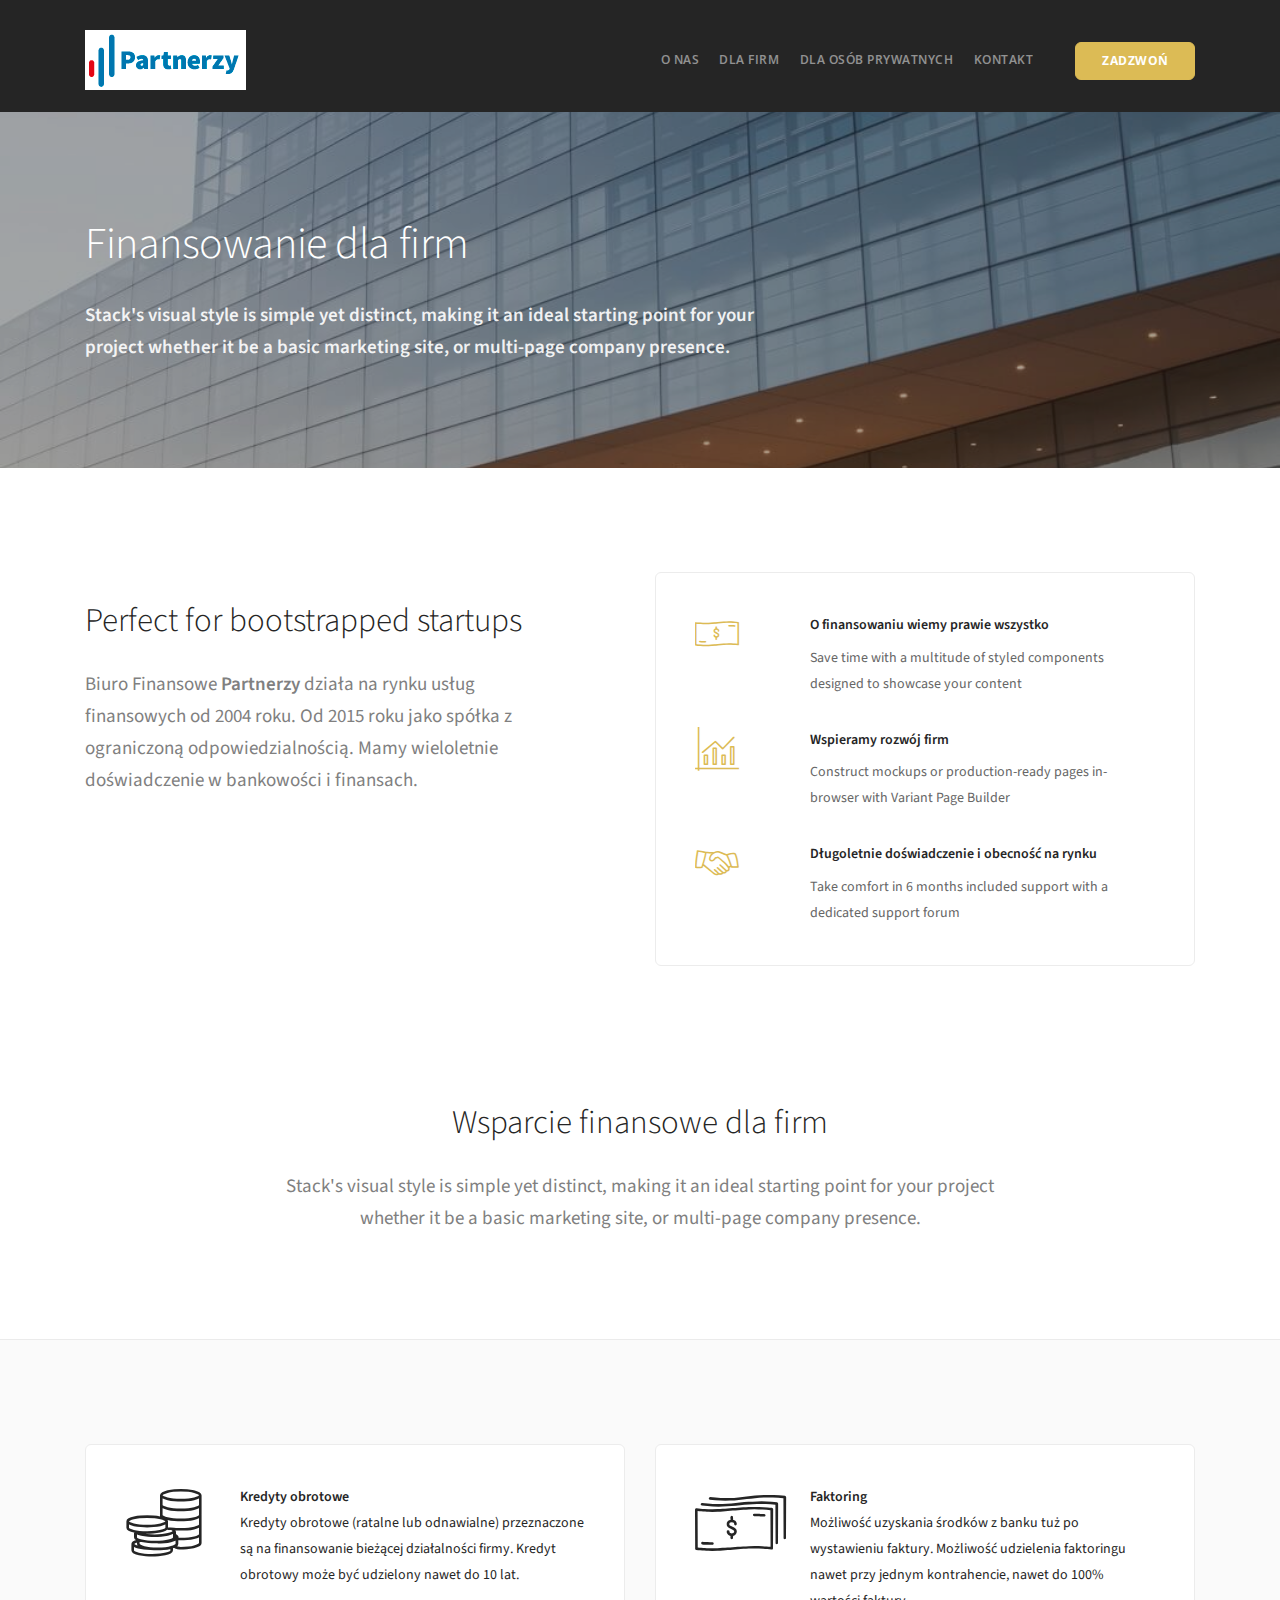
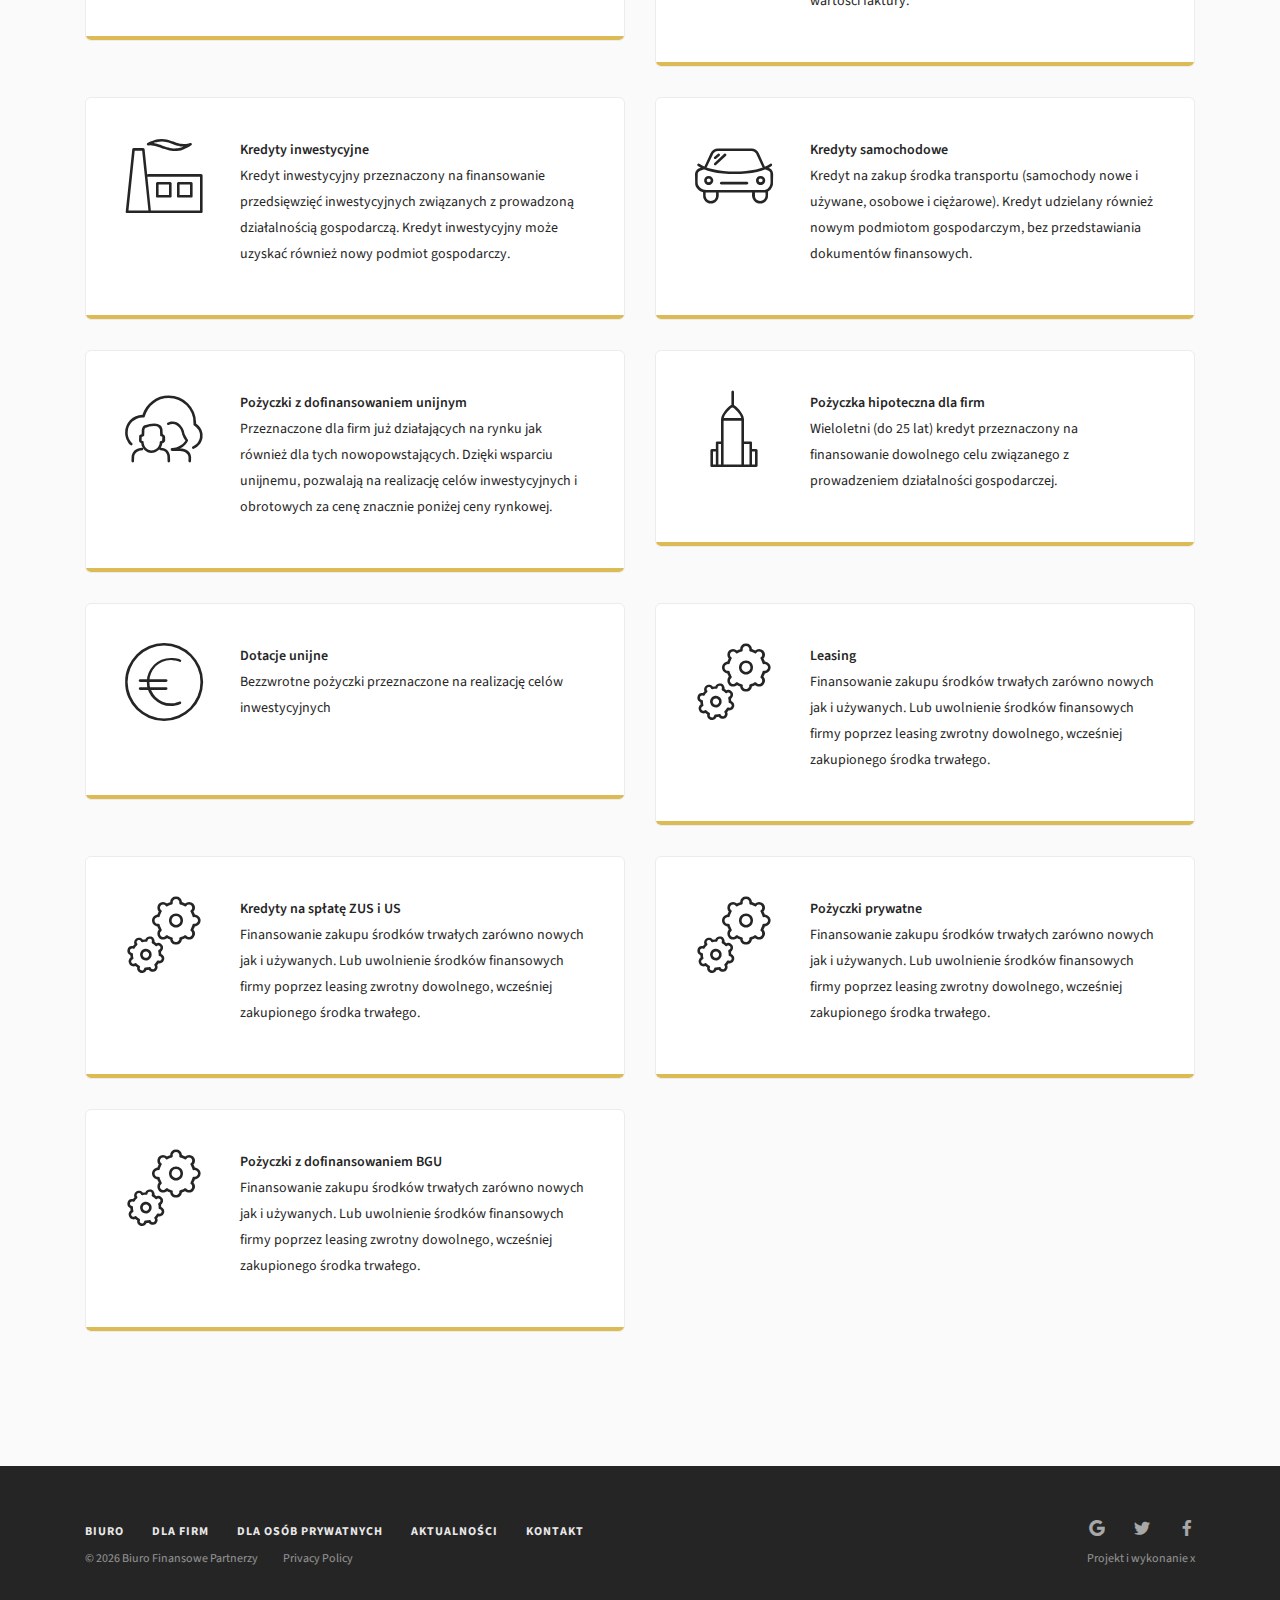
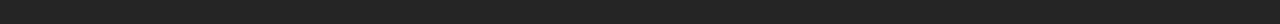
==== commit 6ae5ead6: "update" ====
--- a/dla-firm.html
+++ b/dla-firm.html
@@ -51,32 +51,14 @@
                             <div class="bar__module">
                                 <ul class="menu-horizontal text-left">
                                     <li> <a href="index.html">O nas</a> </li>
-                                    <li class="dropdown"> <span class="dropdown__trigger">
-                                            Finansowanie
-                                        </span>
-                                        <div class="dropdown__container">
-                                            <div class="container">
-                                                <div class="row">
-                                                    <div class="dropdown__content col-lg-2">
-                                                        <ul class="menu-vertical">
-                                                            <li> <a href="finansowanie-dla-firm.html">Dla firm</a> </li>
-                                                            <li> <a href="finansowanie-dla-osob-prywatnych.html">Dla
-                                                                    osób
-                                                                    prywatnych</a> </li>
-                                                        </ul>
-                                                    </div>
-                                                </div>
-                                            </div>
-                                        </div>
-                                    </li>
-                                    <li> <a href="#">Porady prawne</a> </li>
-                                    <li> <a href="#">Księgowość</a> </li>
-                                    <li> <a href="#">Eksport</a> </li>
+                                    <li> <a href="dla-firm.html">Dla firm</a> </li>
+                                    <li> <a href="dla-osob-prywatnych.html">Dla osób prywatnych</a> </li>
                                     <li> <a href="kontakt.html">Kontakt</a> </li>
                                 </ul>
                             </div>
                             <div class="bar__module">
-                                <a class="btn btn--sm btn--primary type--uppercase" href="#purchase-template"> <span
+
+                                <a class="btn btn--sm btn--primary type--uppercase" href="tel:+48607351430"> <span
                                         class="btn__text">
                                         Zadzwoń</span> </a>
                             </div>
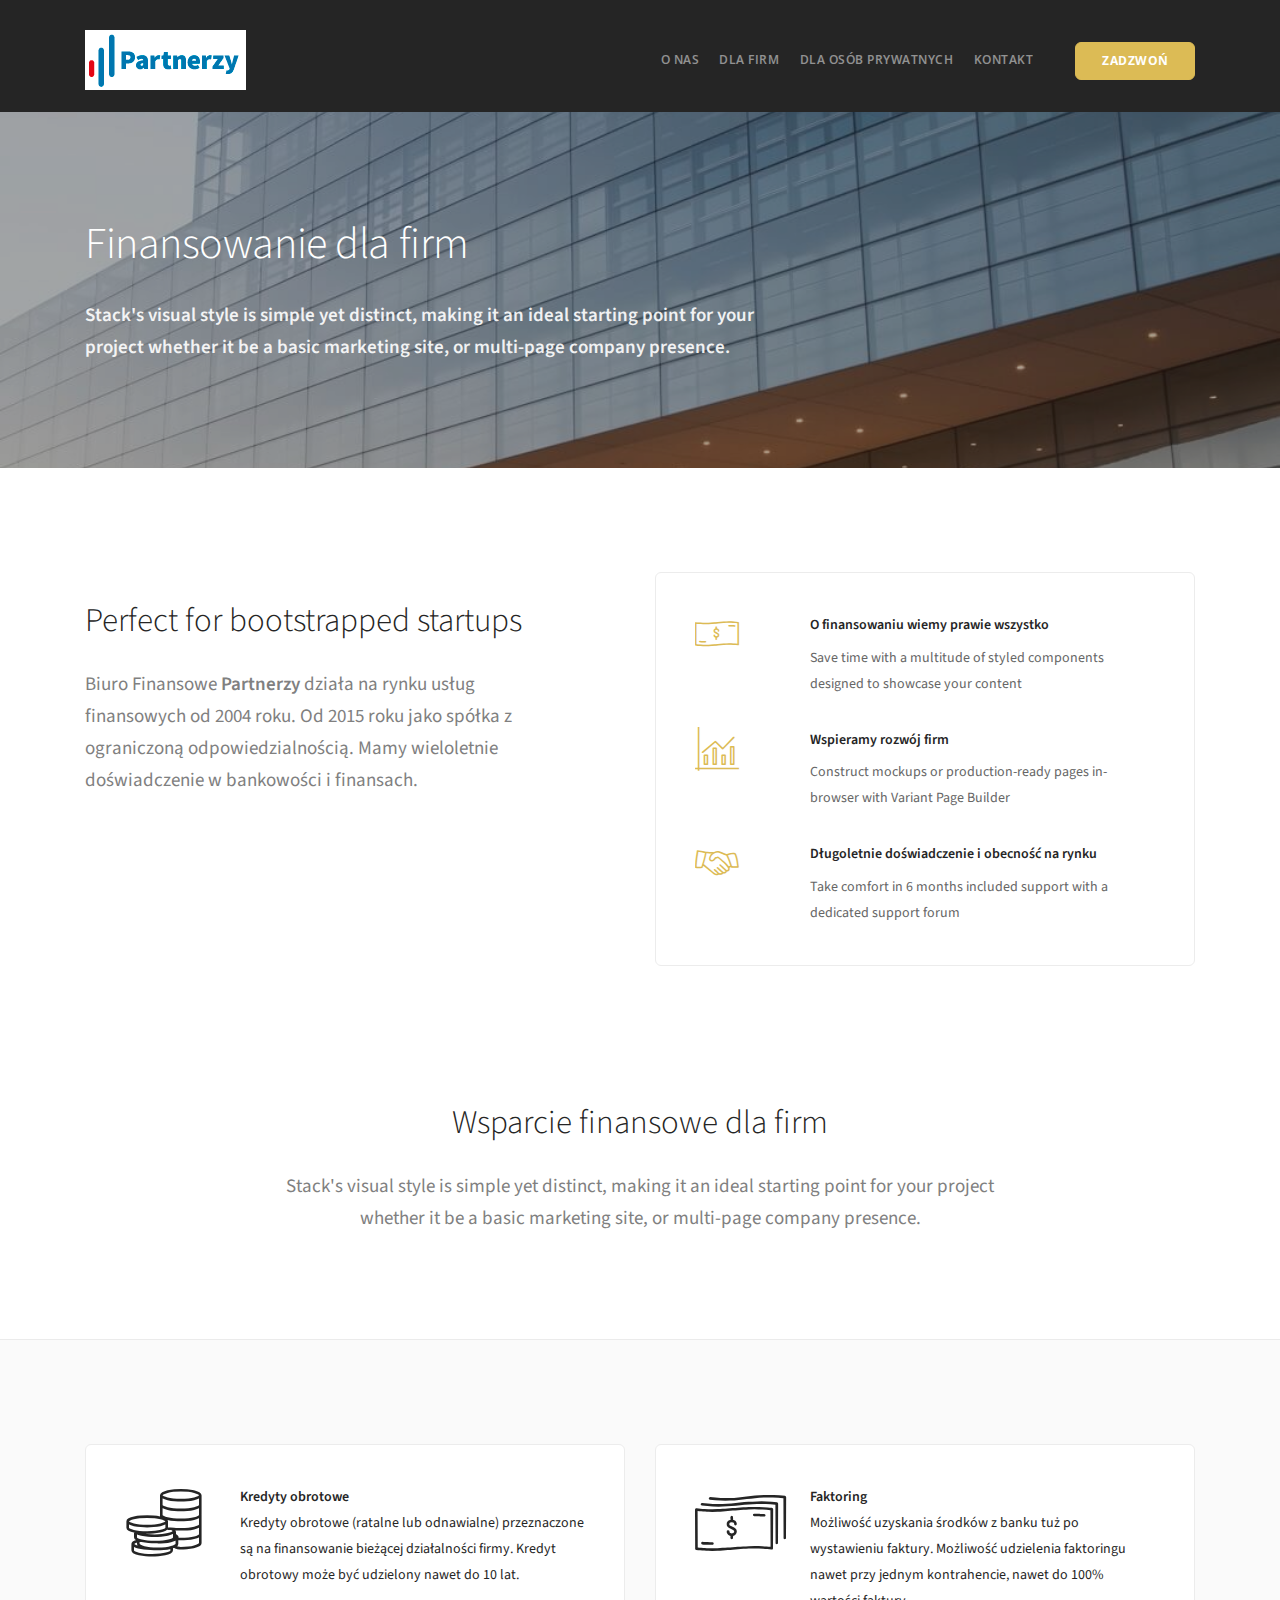
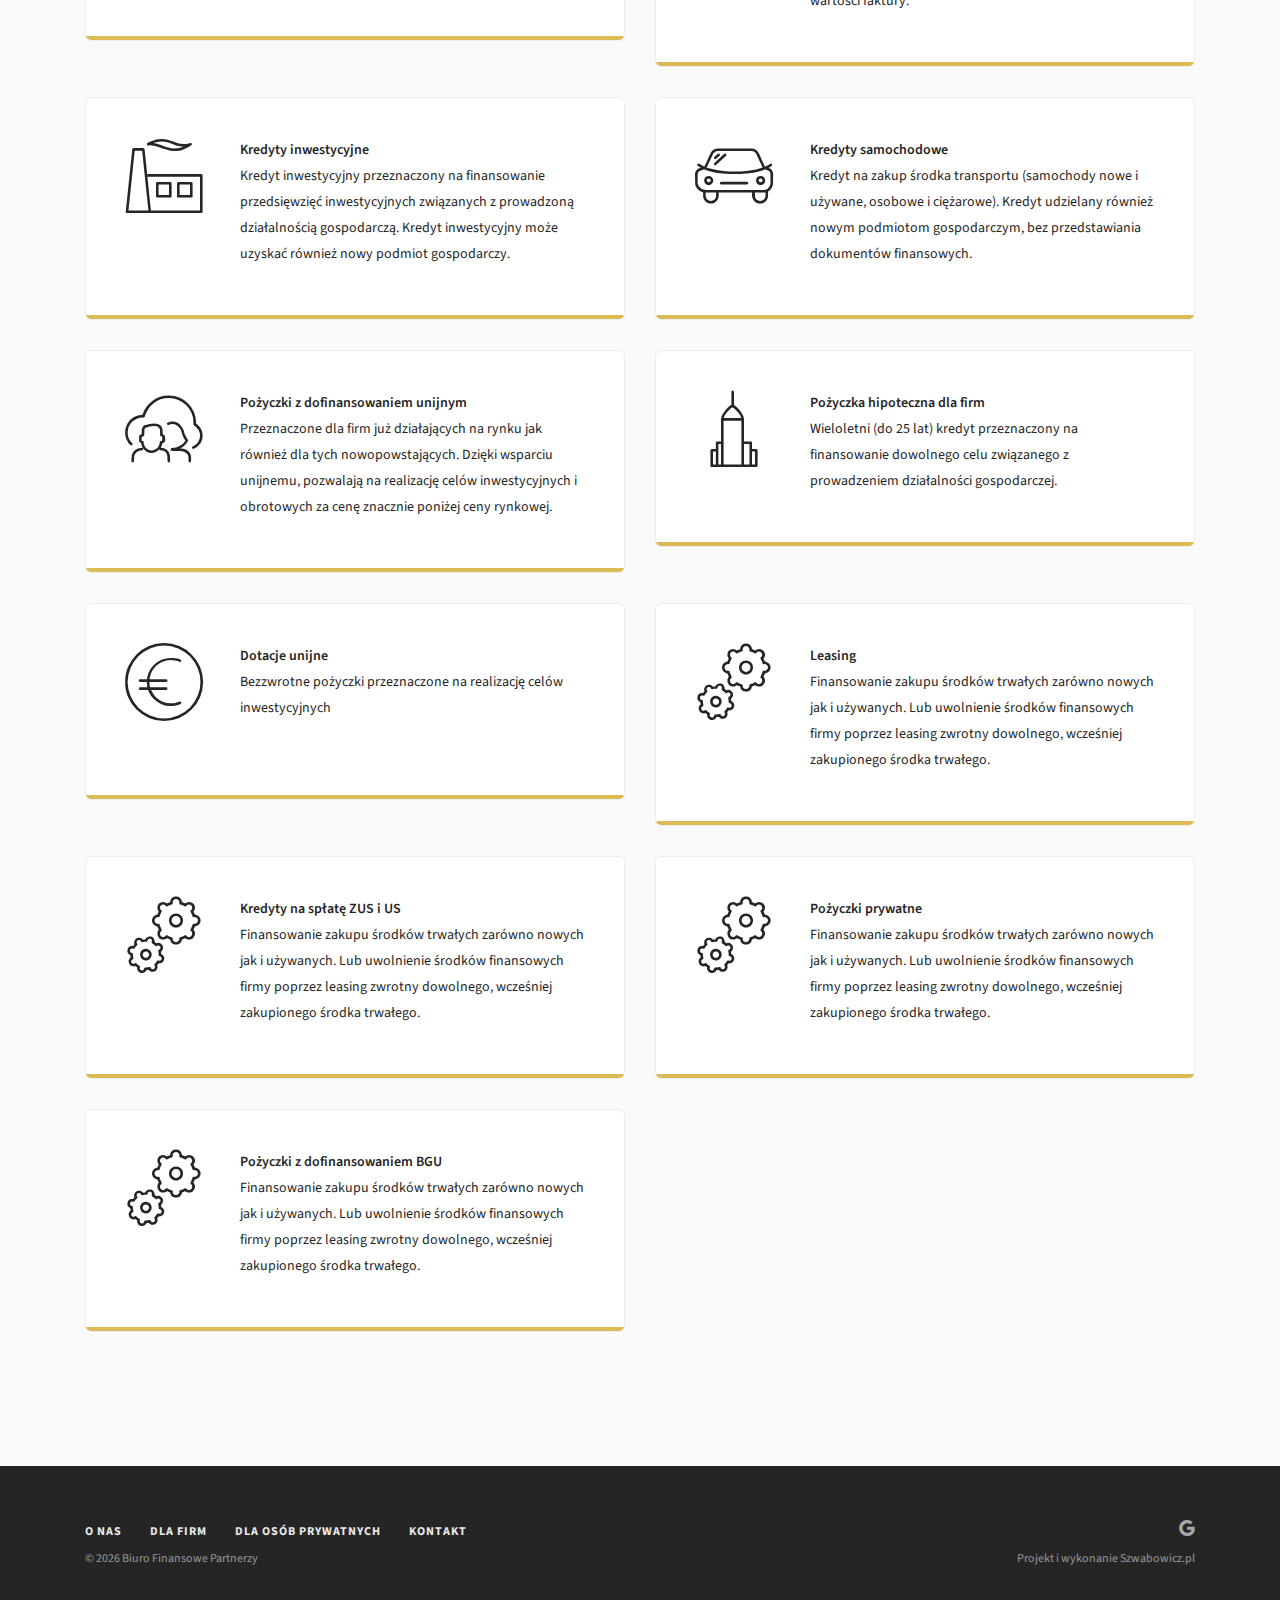
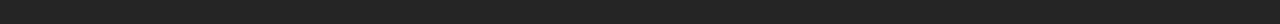
==== commit 703759e6: "update" ====
--- a/dla-firm.html
+++ b/dla-firm.html
@@ -249,36 +249,33 @@
                 <div class="row">
                     <div class="col-sm-7">
                         <ul class="list-inline">
-                            <li> <a href="#"><span class="h6 type--uppercase">
-                                        <p>Biuro</p>
-                                    </span></a> </li>
-                            <li> <a href="#"><span class="h6 type--uppercase">
+                            <li> <a href="index.html"><span class="h6 type--uppercase">
+                                        <p>O nas</p>
+                                    </span></a> </li>
+                            <li> <a href="dla-firm.html"><span class="h6 type--uppercase">
                                         <p>Dla firm</p>
                                     </span></a> </li>
-                            <li> <a href="#"><span class="h6 type--uppercase">
+                            <li> <a href="dla-osob-prywatnych.html"><span class="h6 type--uppercase">
                                         <p>Dla osób prywatnych</p>
                                     </span></a> </li>
-                            <li> <a href="#"><span class="h6 type--uppercase">
-                                        <p>Aktualności</p>
-                                    </span></a> </li>
-                            <li> <a href="#"><span class="h6 type--uppercase">
+                            <li> <a href="kontakt.html"><span class="h6 type--uppercase">
                                         <p>Kontakt</p>
                                     </span></a> </li>
                         </ul>
                     </div>
                     <div class="col-sm-5 text-right text-center-xs">
                         <ul class="social-list list-inline list--hover">
-                            <li><a href="#"><i class="socicon socicon-google icon icon--xs"></i></a></li>
-                            <li><a href="#"><i class="socicon socicon-twitter icon icon--xs"></i></a></li>
-                            <li><a href="#"><i class="socicon socicon-facebook icon icon--xs"></i></a></li>
+                            <li><a href="https://www.google.com/maps?ll=52.416098,16.905223&z=14&t=m&hl=pl-PL&gl=PL&mapclient=embed&cid=15684104716636731645"
+                                    target="_blank"><i class="socicon socicon-google icon icon--xs"></i></a></li>
                         </ul>
                     </div>
                 </div>
                 <div class="row">
                     <div class="col-sm-7"> <span class="type--fine-print">© <span class="update-year">2018</span>&nbsp;Biuro
-                            Finansowe Partnerzy</span> <a class="type--fine-print" href="#">Privacy Policy</a> </div>
-                    <div class="col-sm-5 text-right text-center-xs"> <a class="type--fine-print" href="#">Projekt i
-                            wykonanie x</a> </div>
+                            Finansowe Partnerzy</span> </div>
+                    <div class="col-sm-5 text-right text-center-xs"> <a class="type--fine-print" href="http://www.szwabowicz.pl#">Projekt
+                            i
+                            wykonanie Szwabowicz.pl</a> </div>
                 </div>
             </div>
         </footer>
@@ -286,8 +283,8 @@
     <script src="js/jquery-3.1.1.min.js"></script>
     <script src="js/flickity.min.js"></script>
     <script src="js/parallax.js"></script>
-    <script src="js/isotope.min.js"></script>
-    <script src="js/lightbox.min.js"></script>
+    <!--<script src="js/isotope.min.js"></script>-->
+    <!--<script src="js/lightbox.min.js"></script>-->
     <script src="js/smooth-scroll.min.js"></script>
     <script src="js/scripts.js"></script>
 
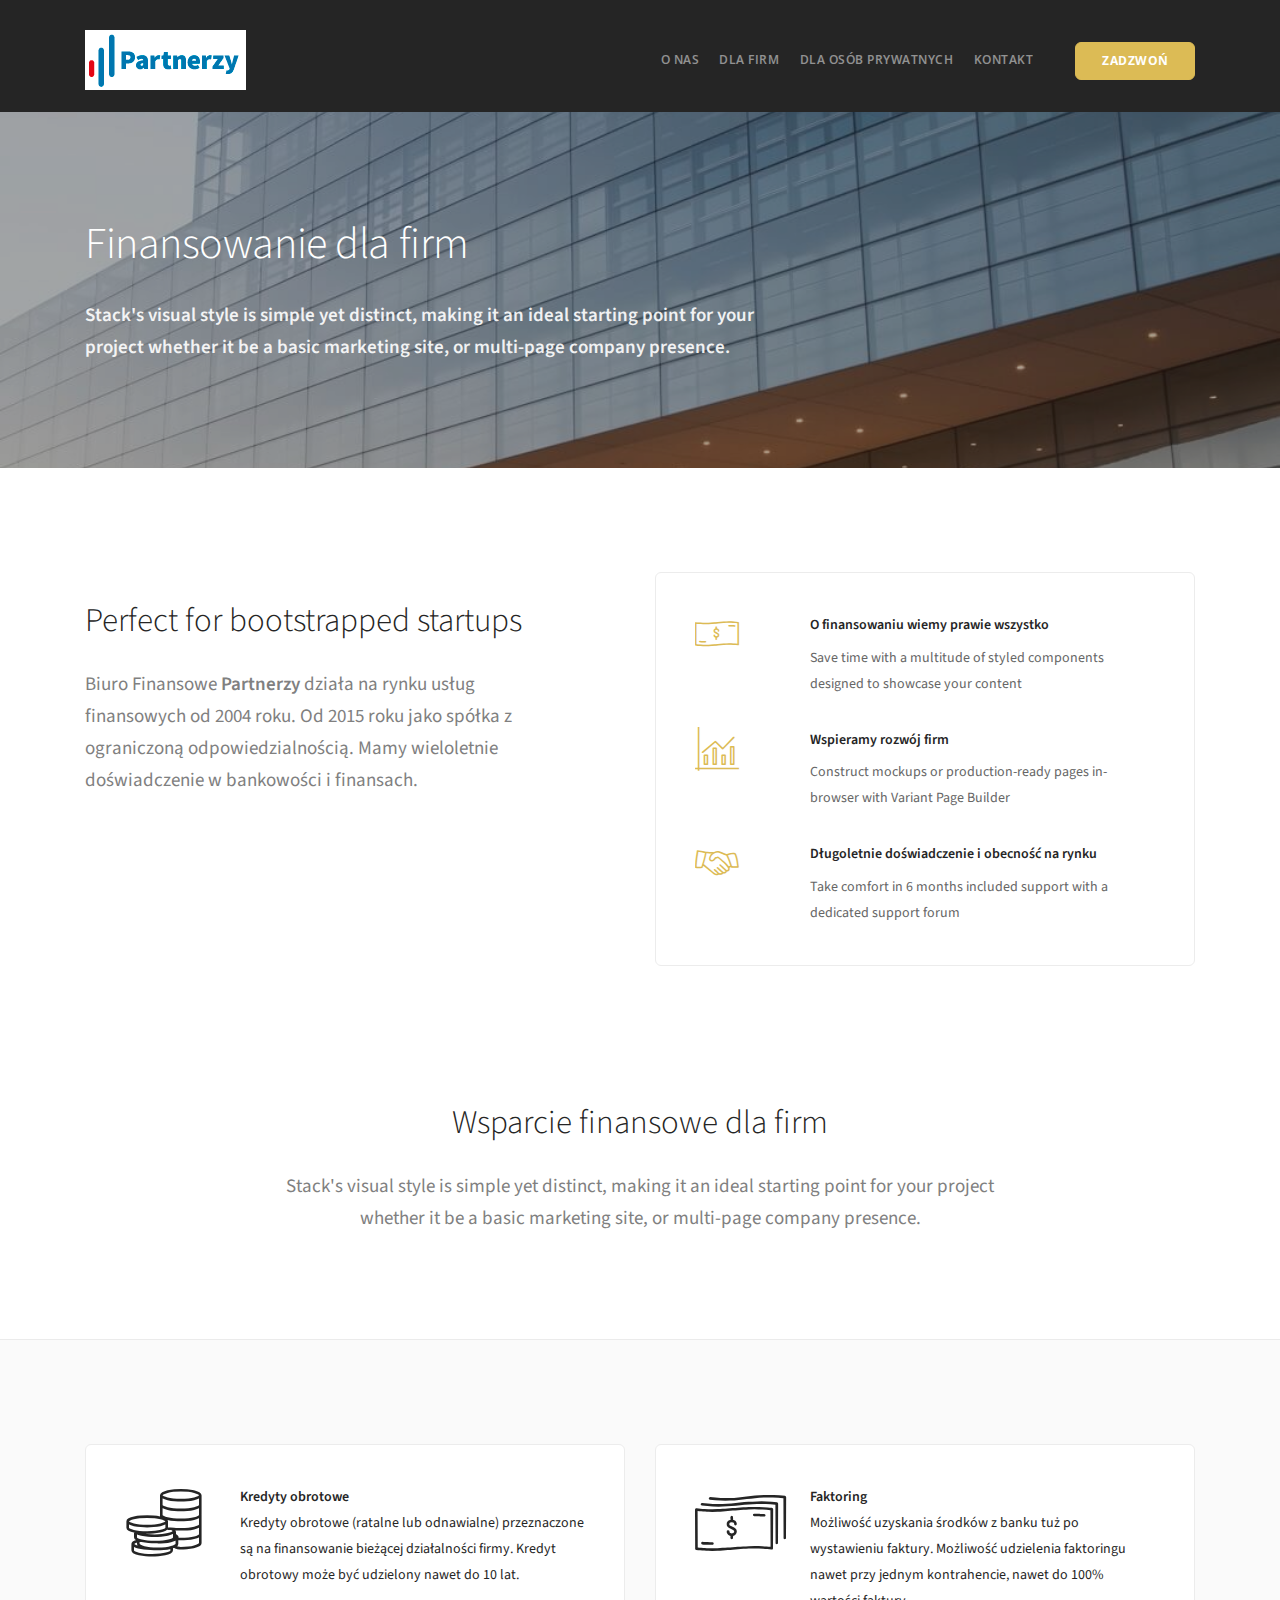
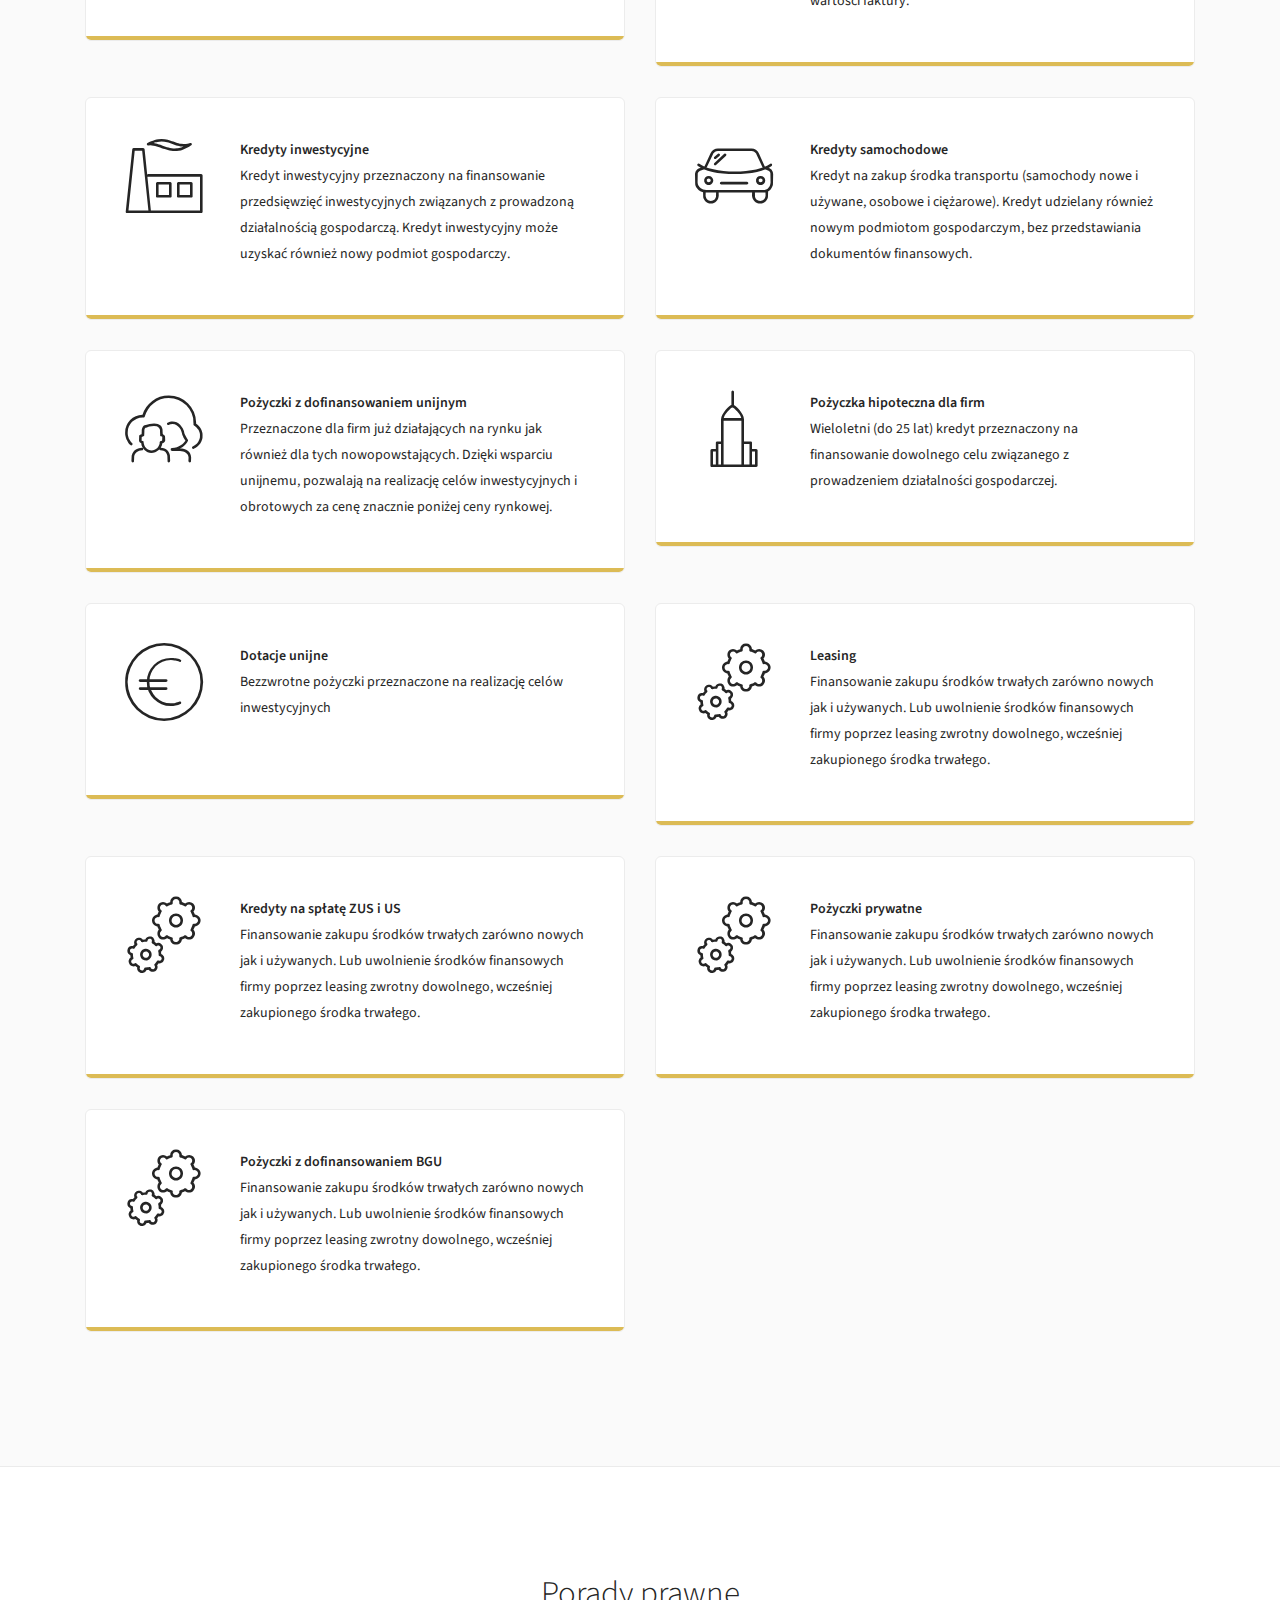
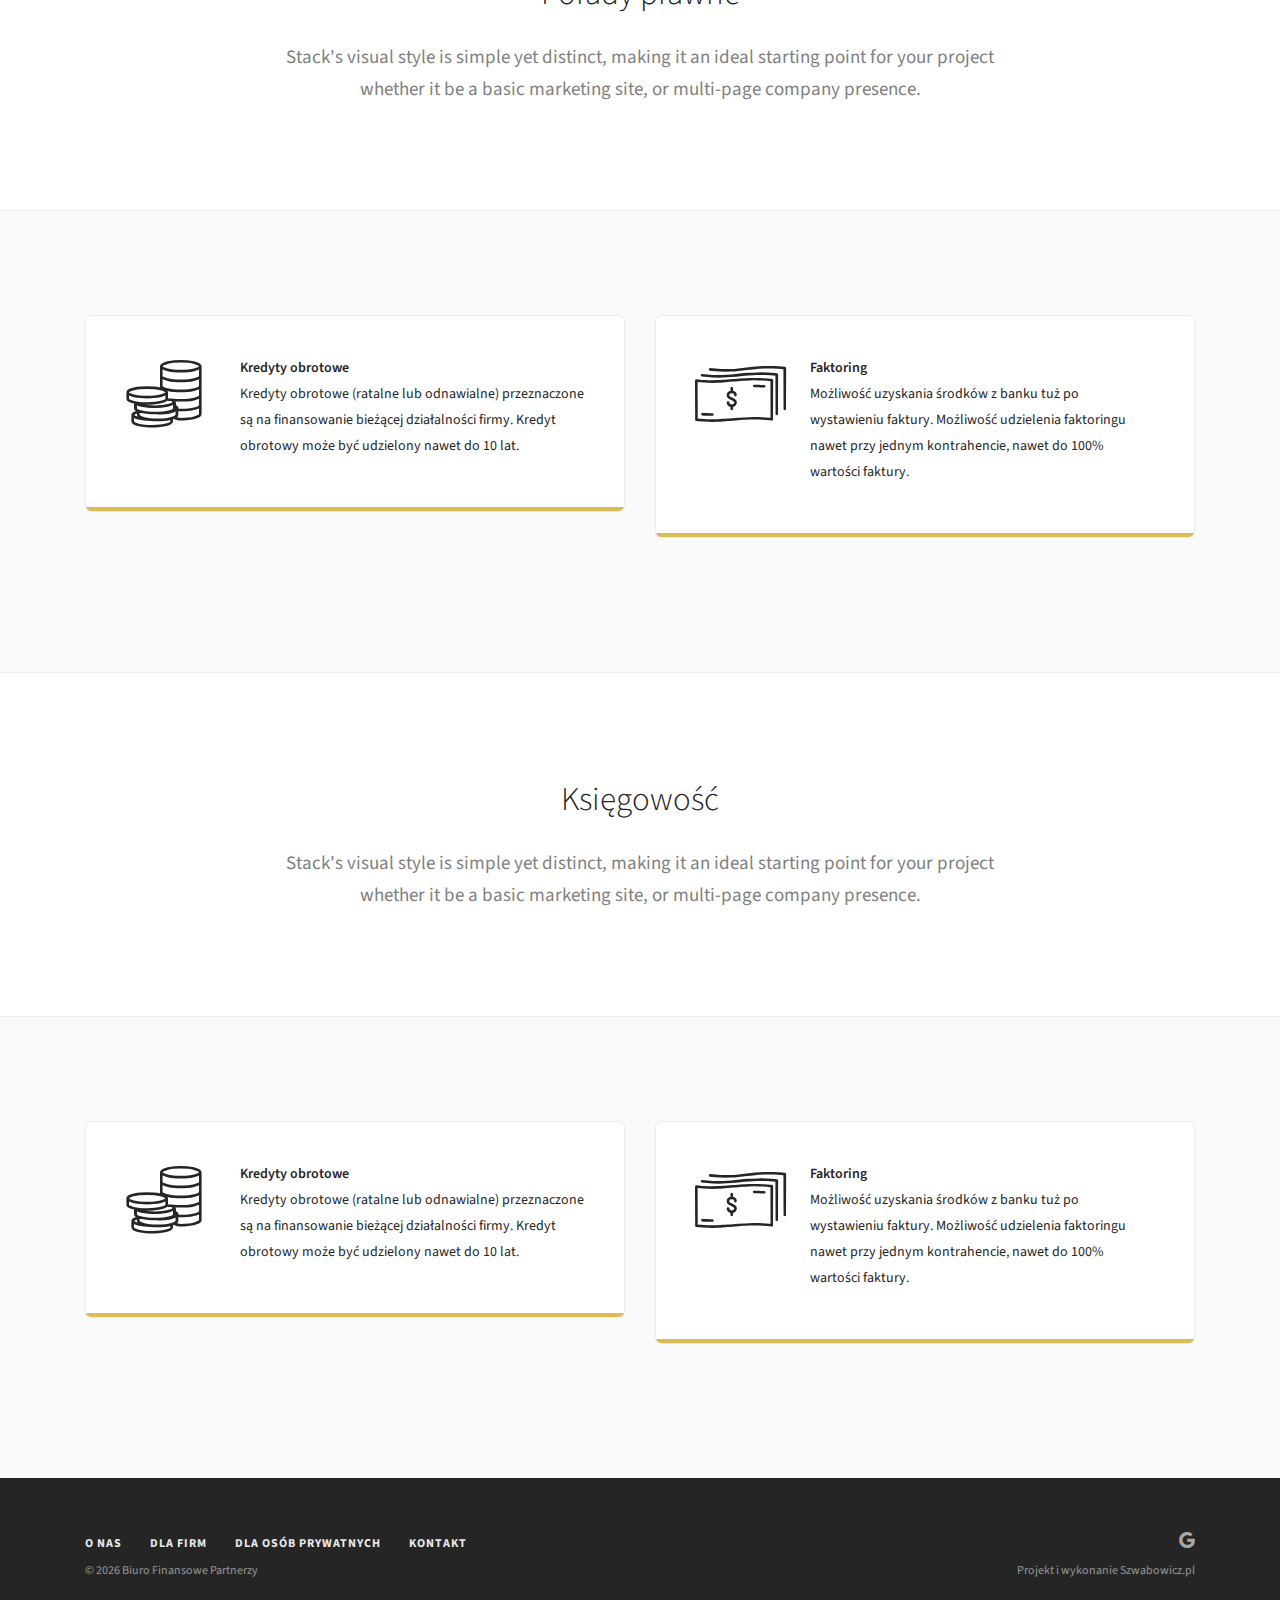
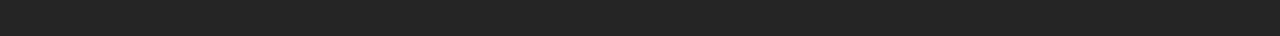
==== commit 594097e5: "update" ====
--- a/dla-firm.html
+++ b/dla-firm.html
@@ -244,6 +244,78 @@
                 </div>
             </div>
         </section>
+        <section class="text-center">
+            <div class="container">
+                <div class="row">
+                    <div class="col-md-10 col-lg-8">
+                        <h2>Porady prawne</h2>
+                        <p class="lead"> Stack's visual style is simple yet distinct, making it an ideal starting point
+                            for your project whether it be a basic marketing site, or multi-page company presence. </p>
+                    </div>
+                </div>
+            </div>
+        </section>
+        <section class="bg--secondary">
+            <div class="container">
+                <div class="row">
+                    <div class="col-md-6">
+                        <div class="feature feature--featured feature-5 boxed boxed--lg boxed--border"> <i class="icon icon-Coins icon--lg"></i>
+                            <div class="feature__body">
+                                <h5>Kredyty obrotowe</h5>
+                                <p> Kredyty obrotowe (ratalne lub odnawialne) przeznaczone są na finansowanie bieżącej
+                                    działalności firmy. Kredyt obrotowy może być udzielony nawet do 10 lat. </p>
+                            </div>
+                        </div>
+                    </div>
+                    <div class="col-md-6">
+                        <div class="feature feature--featured feature-5 boxed boxed--lg boxed--border"> <i class="icon icon-Money-2 icon--lg"></i>
+                            <div class="feature__body">
+                                <h5>Faktoring</h5>
+                                <p> Możliwość uzyskania środków z banku tuż po wystawieniu faktury. Możliwość
+                                    udzielenia faktoringu nawet przy jednym kontrahencie, nawet do 100% wartości
+                                    faktury. </p>
+                            </div>
+                        </div>
+                    </div>
+                </div>
+            </div>
+        </section>
+        <section class="text-center">
+            <div class="container">
+                <div class="row">
+                    <div class="col-md-10 col-lg-8">
+                        <h2>Księgowość</h2>
+                        <p class="lead"> Stack's visual style is simple yet distinct, making it an ideal starting point
+                            for your project whether it be a basic marketing site, or multi-page company presence. </p>
+                    </div>
+                </div>
+            </div>
+        </section>
+        <section class="bg--secondary">
+            <div class="container">
+                <div class="row">
+                    <div class="col-md-6">
+                        <div class="feature feature--featured feature-5 boxed boxed--lg boxed--border"> <i class="icon icon-Coins icon--lg"></i>
+                            <div class="feature__body">
+                                <h5>Kredyty obrotowe</h5>
+                                <p> Kredyty obrotowe (ratalne lub odnawialne) przeznaczone są na finansowanie bieżącej
+                                    działalności firmy. Kredyt obrotowy może być udzielony nawet do 10 lat. </p>
+                            </div>
+                        </div>
+                    </div>
+                    <div class="col-md-6">
+                        <div class="feature feature--featured feature-5 boxed boxed--lg boxed--border"> <i class="icon icon-Money-2 icon--lg"></i>
+                            <div class="feature__body">
+                                <h5>Faktoring</h5>
+                                <p> Możliwość uzyskania środków z banku tuż po wystawieniu faktury. Możliwość
+                                    udzielenia faktoringu nawet przy jednym kontrahencie, nawet do 100% wartości
+                                    faktury. </p>
+                            </div>
+                        </div>
+                    </div>
+                </div>
+            </div>
+        </section>
         <footer class="text-center-xs space--xs bg--dark">
             <div class="container">
                 <div class="row">
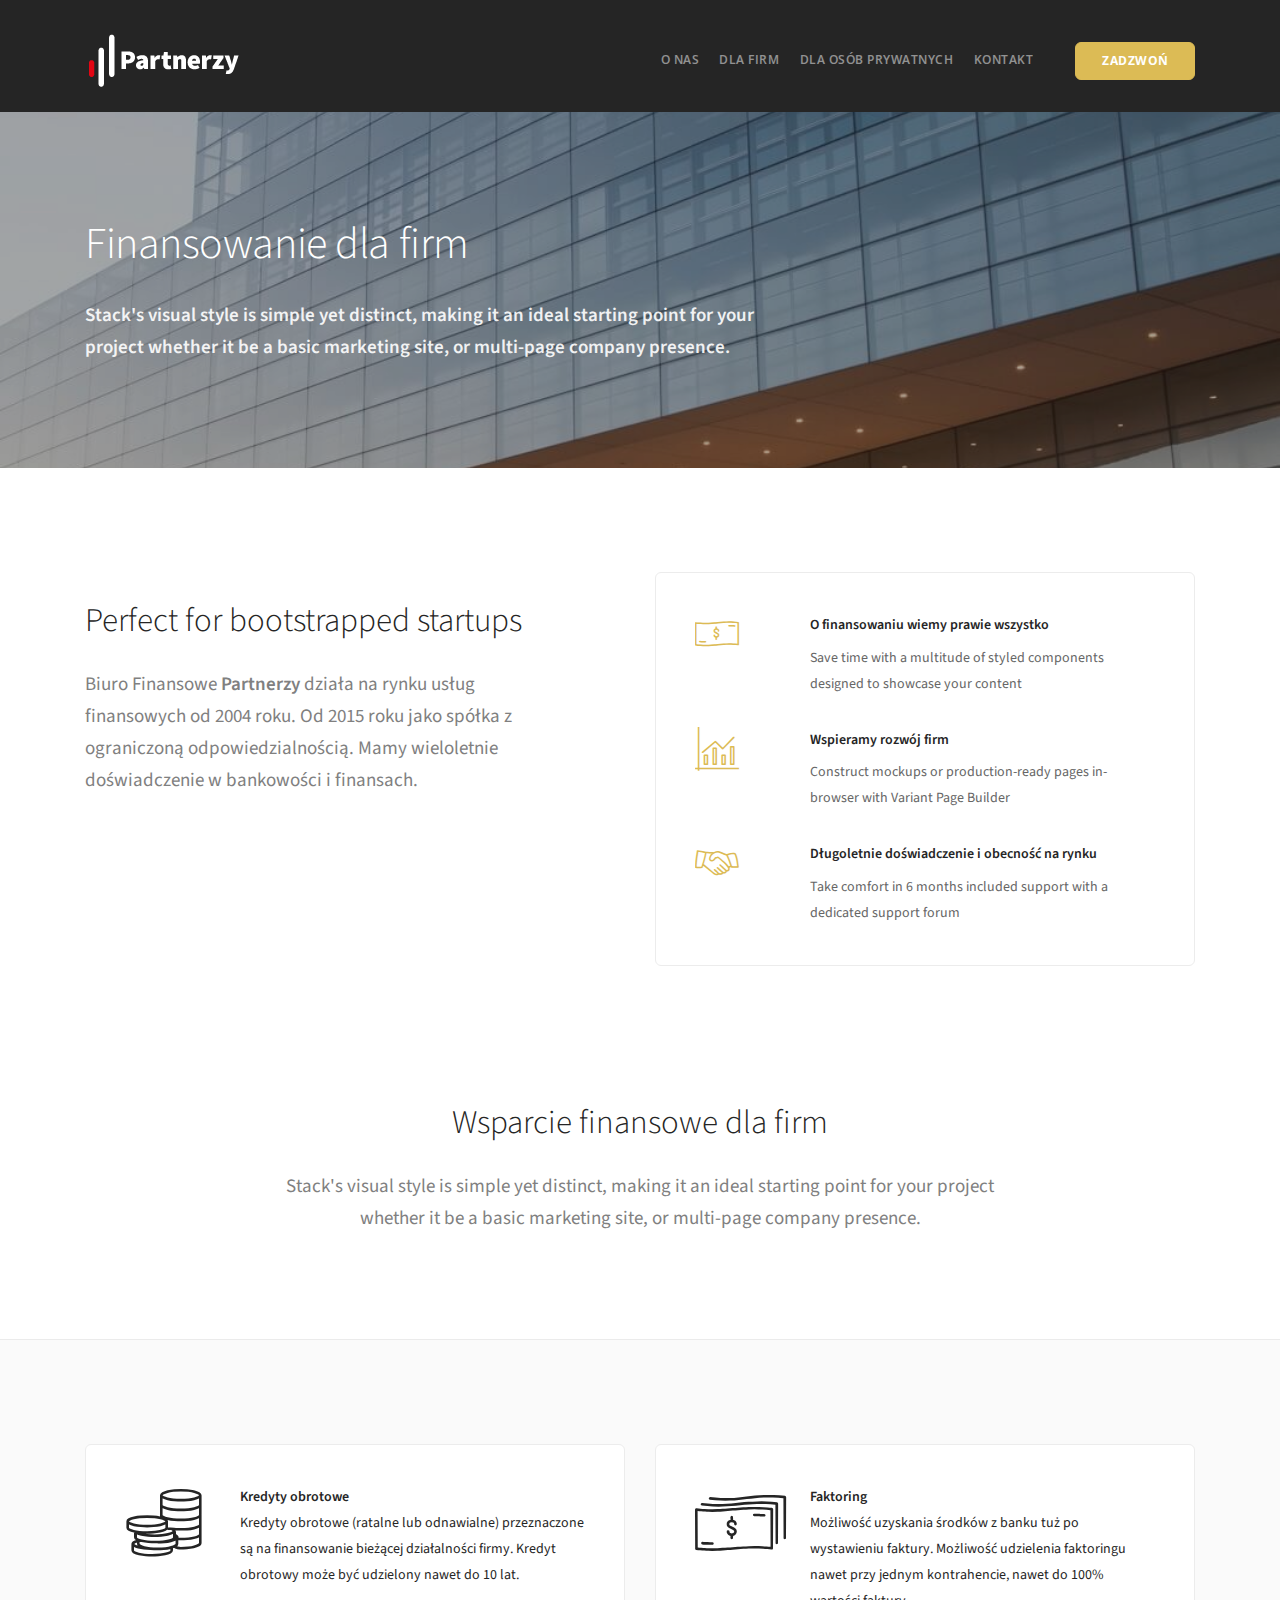
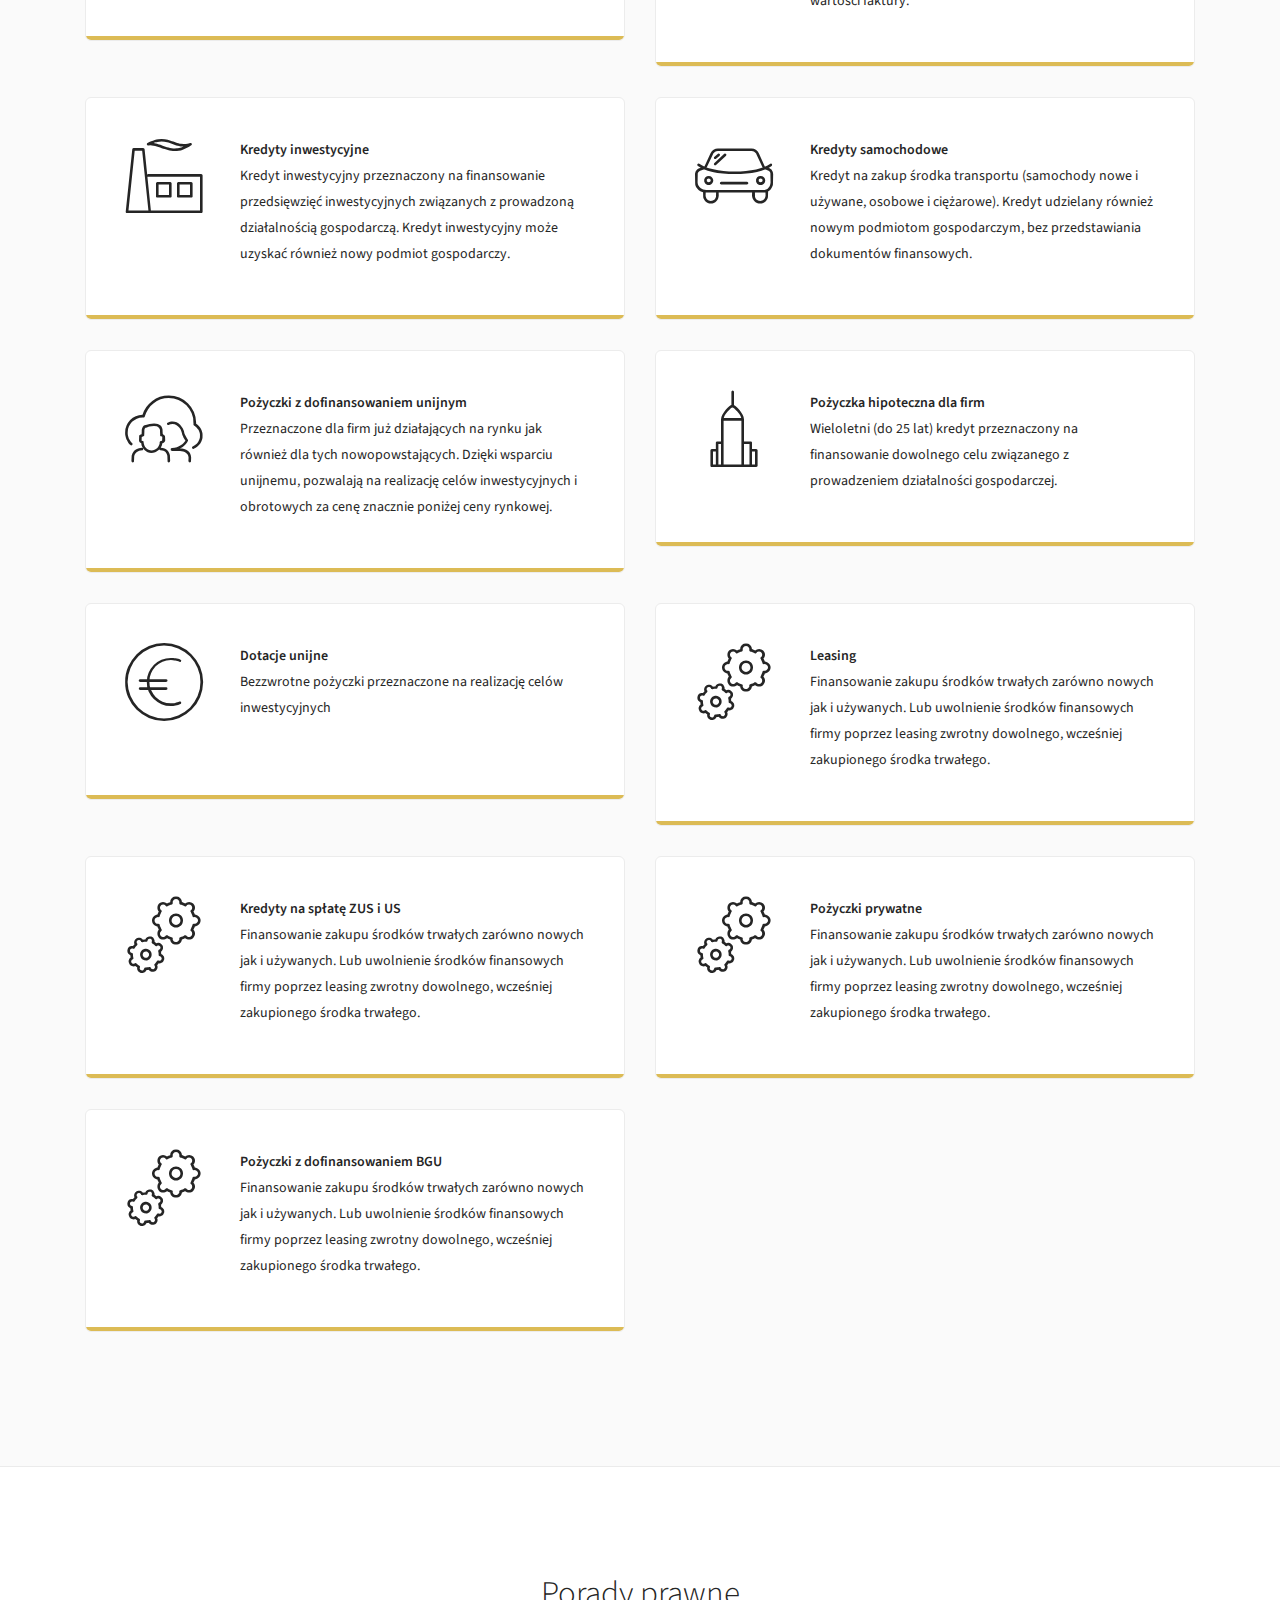
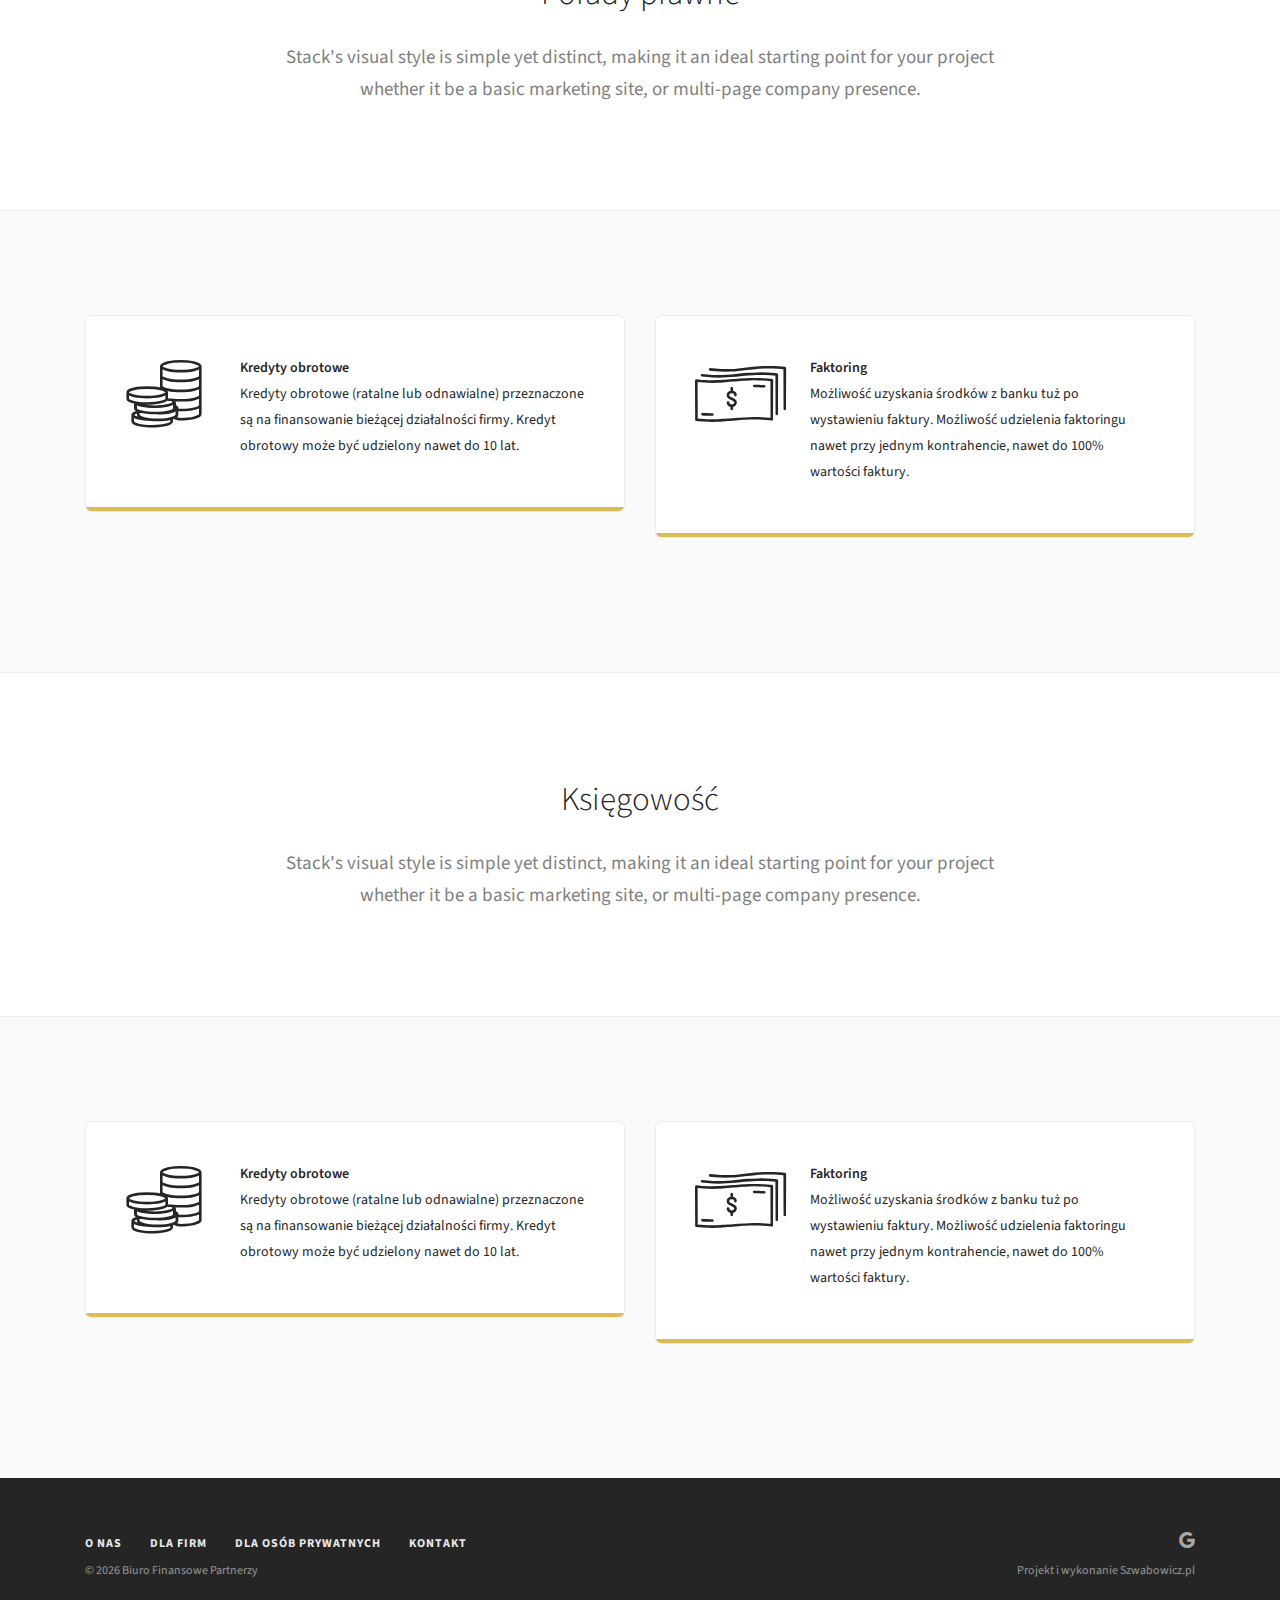
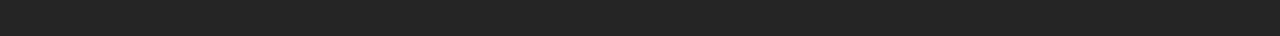
==== commit 9d15f6d6: "update" ====
--- a/dla-firm.html
+++ b/dla-firm.html
@@ -43,8 +43,8 @@
                     <div class="row">
                         <div class="col-lg-1 col-md-2 hidden-xs">
                             <div class="bar__module">
-                                <a href="index.html"> <img class="logo logo-dark" alt="logo" src="img/biuro-partnerzy.gif">
-                                    <img class="logo logo-light" alt="logo" src="img/biuro-partnerzy.gif"> </a>
+                                <a href="index.html"> <img class="logo logo-dark" alt="logo" src="img/biuro-partnerzy.png">
+                                    <img class="logo logo-light" alt="logo" src="img/biuro-partnerzy.png"> </a>
                             </div>
                         </div>
                         <div class="col-lg-11 col-md-12 text-right text-left-xs text-left-sm extra-margin">
